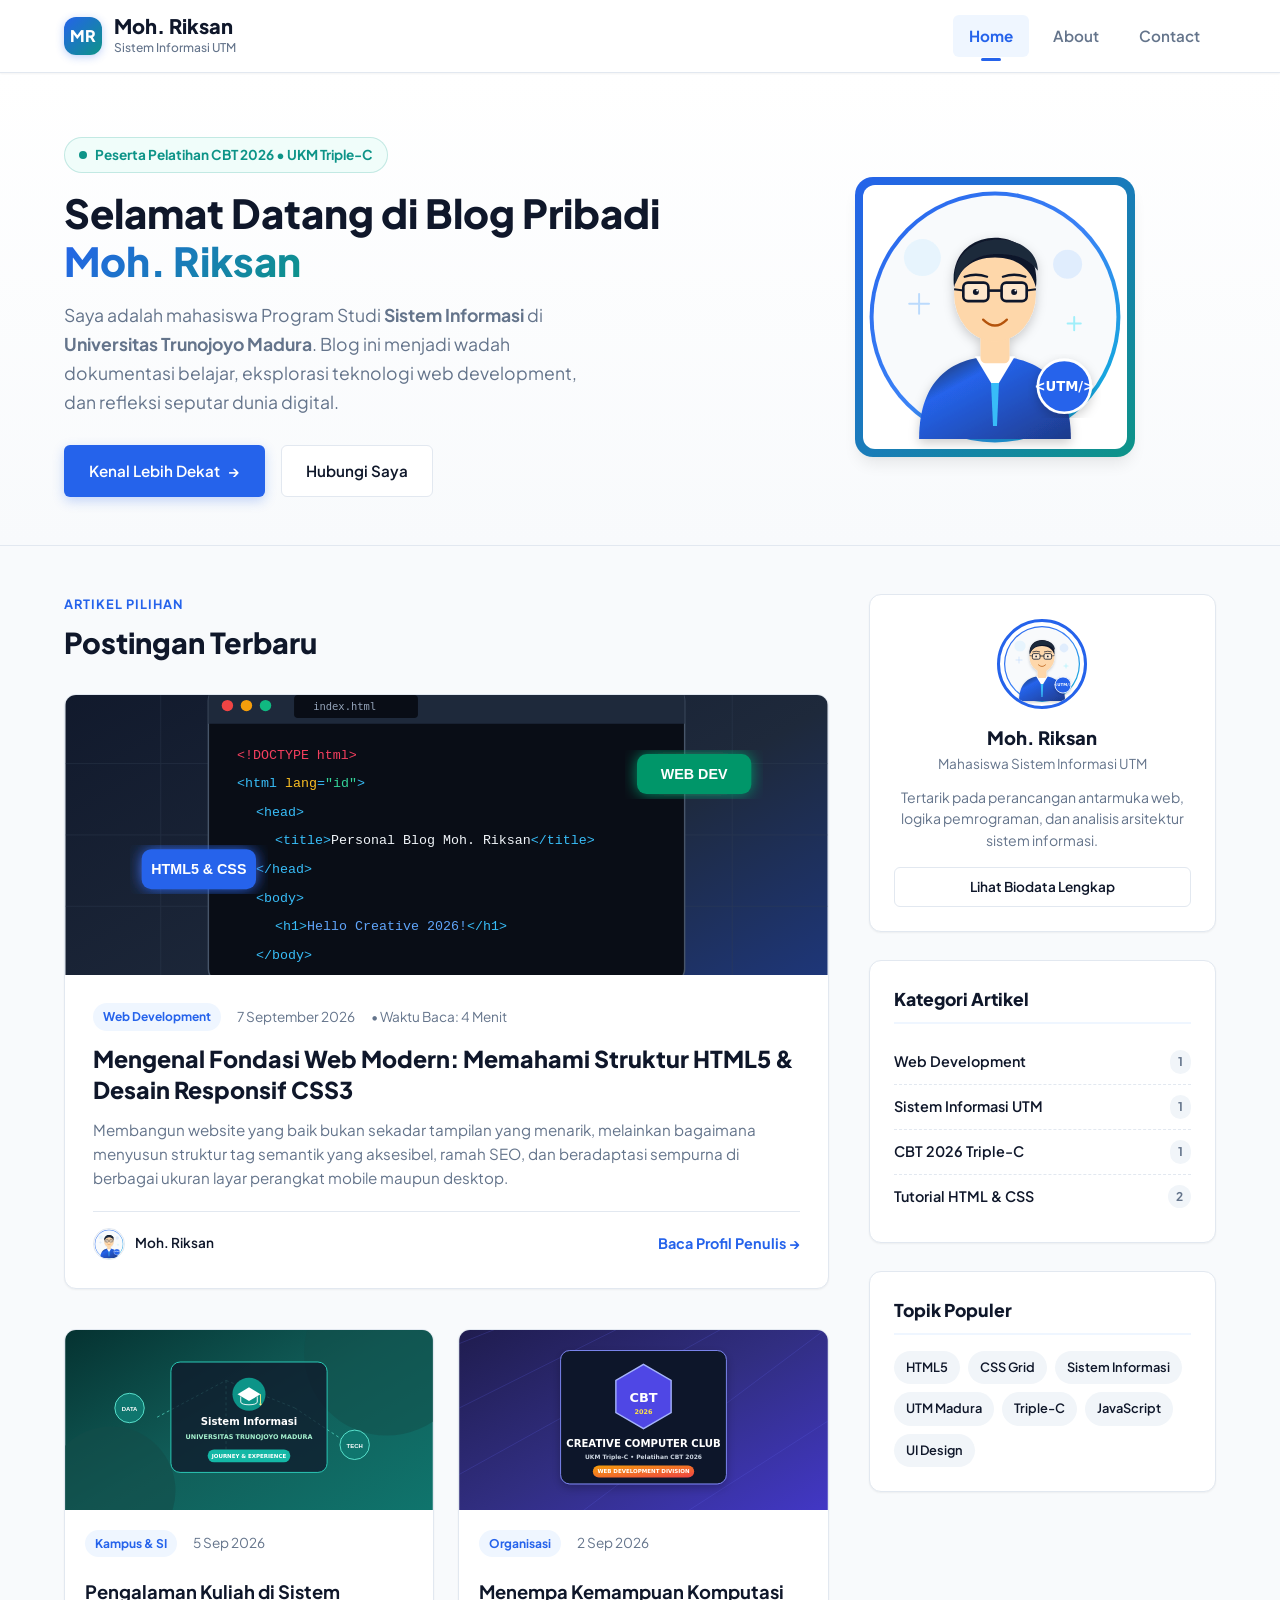
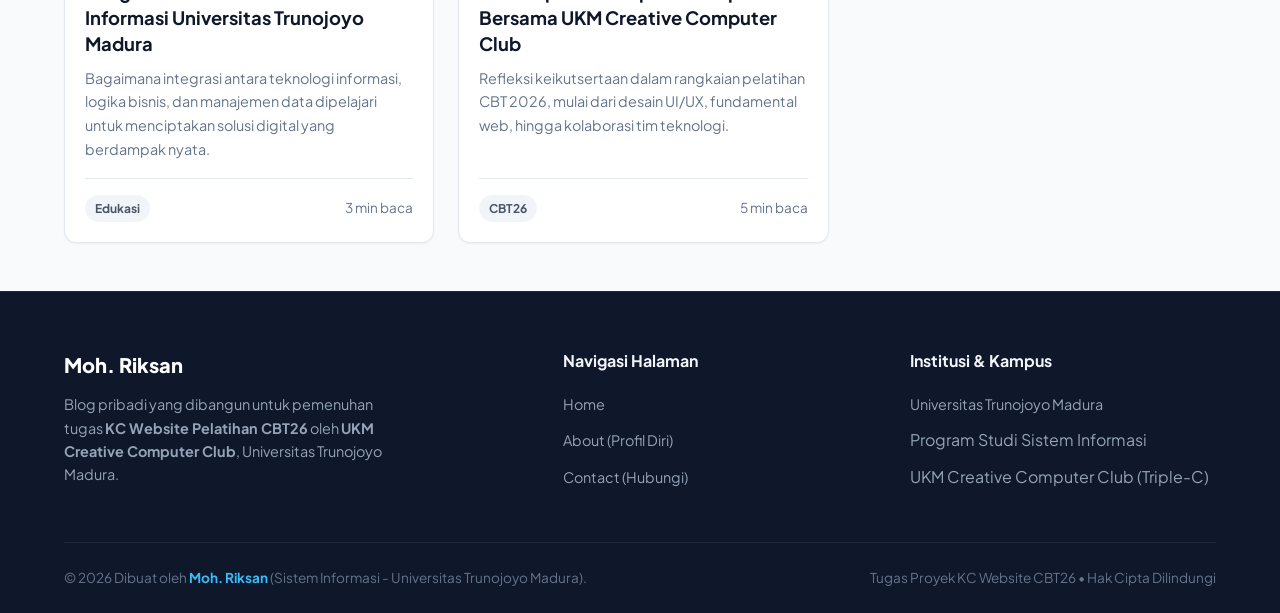
==== index.html @ ed191712 "Initial commit: Website Blog Pribadi CBT26 - Moh. Riksan" ====
<!DOCTYPE html>
<html lang="id">
<head>
  <!-- Metadata Dasar -->
  <meta charset="UTF-8">
  <meta name="viewport" content="width=device-width, initial-scale=1.0">
  <meta name="description" content="Blog Pribadi Moh. Riksan - Mahasiswa Sistem Informasi Universitas Trunojoyo Madura (UTM). Berbagi artikel seputar teknologi, web development, dan pengalaman perkuliahan.">
  <meta name="author" content="Moh. Riksan">
  
  <title>Moh. Riksan | Blog Pribadi - Sistem Informasi UTM</title>
  
  <!-- Favicon Standar -->
  <link rel="icon" type="image/svg+xml" href="assets/images/profile-avatar.svg">
  
  <!-- CSS Utama -->
  <link rel="stylesheet" href="css/style.css">
</head>
<body>

  <!-- ========================================================================
       HEADER & NAVIGASI (Wajib memiliki navigasi yang berfungsi antarhalaman)
       ======================================================================== -->
  <header class="site-header">
    <div class="container nav-wrapper">
      
      <!-- Brand Logo -->
      <a href="index.html" class="brand-logo" title="Halaman Utama Moh. Riksan">
        <div class="logo-badge">MR</div>
        <div class="brand-title">
          <span class="main-name">Moh. Riksan</span>
          <span class="sub-name">Sistem Informasi UTM</span>
        </div>
      </a>

      <!-- Tombol Mobile Hamburger (Responsif) -->
      <button class="mobile-toggle" id="mobileToggle" aria-label="Buka Menu Navigasi" aria-expanded="false">
        <svg viewBox="0 0 24 24" width="24" height="24" stroke="currentColor" stroke-width="2" fill="none" stroke-linecap="round" stroke-linejoin="round">
          <line x1="3" y1="12" x2="21" y2="12"></line>
          <line x1="3" y1="6" x2="21" y2="6"></line>
          <line x1="3" y1="18" x2="21" y2="18"></line>
        </svg>
      </button>

      <!-- Menu Navigasi Antarhalaman -->
      <nav class="nav-menu" id="navMenu">
        <a href="index.html" class="nav-link active">Home</a>
        <a href="about.html" class="nav-link">About</a>
        <a href="contact.html" class="nav-link">Contact</a>
      </nav>

    </div>
  </header>

  <!-- ========================================================================
       HERO SECTION (Perkenalan Diri & Sambutan Utama)
       ======================================================================== -->
  <section class="hero-section">
    <div class="container hero-grid">
      
      <!-- Kolom Teks Hero -->
      <div class="hero-text">
        <div class="hero-badge">
          <span class="pulse-dot"></span>
          <span>Peserta Pelatihan CBT 2026 • UKM Triple-C</span>
        </div>
        
        <h1 class="hero-title">
          Selamat Datang di Blog Pribadi <br>
          <span class="text-highlight">Moh. Riksan</span>
        </h1>
        
        <p class="hero-description">
          Saya adalah mahasiswa Program Studi <strong>Sistem Informasi</strong> di <strong>Universitas Trunojoyo Madura</strong>. 
          Blog ini menjadi wadah dokumentasi belajar, eksplorasi teknologi web development, dan refleksi seputar dunia digital.
        </p>
        
        <div class="hero-buttons">
          <a href="about.html" class="btn btn-primary">
            <span>Kenal Lebih Dekat</span>
            <span>&rarr;</span>
          </a>
          <a href="contact.html" class="btn btn-outline">
            <span>Hubungi Saya</span>
          </a>
        </div>
      </div>

      <!-- Kolom Avatar Visual -->
      <div class="hero-avatar-wrapper">
        <div class="avatar-frame">
          <img src="assets/images/profile-avatar.svg" alt="Avatar Profil Mahasiswa Moh. Riksan">
        </div>
      </div>

    </div>
  </section>

  <!-- ========================================================================
       MAIN CONTENT (Postingan Blog & Sidebar Informasi)
       ======================================================================== -->
  <main class="main-content">
    <div class="container blog-layout">
      
      <!-- KOLOM UTAMA: DAFTAR ARTIKEL -->
      <section class="articles-column">
        
        <div class="section-header">
          <span class="section-tag">Artikel Pilihan</span>
          <h2 class="section-title">Postingan Terbaru</h2>
        </div>

        <!-- Artikel Utama (Featured Post) -->
        <article class="featured-article">
          <div class="featured-img-wrap">
            <img src="assets/images/post-web-dev.svg" alt="Ilustrasi Belajar Web Development">
          </div>
          <div class="featured-body">
            <div class="article-meta">
              <span class="badge-tag">Web Development</span>
              <time datetime="2026-09-07">7 September 2026</time>
              <span>• Waktu Baca: 4 Menit</span>
            </div>
            
            <h3 class="article-title">
              <a href="#article-1">Mengenal Fondasi Web Modern: Memahami Struktur HTML5 &amp; Desain Responsif CSS3</a>
            </h3>
            
            <p class="article-excerpt">
              Membangun website yang baik bukan sekadar tampilan yang menarik, melainkan bagaimana menyusun struktur tag semantik yang aksesibel, ramah SEO, dan beradaptasi sempurna di berbagai ukuran layar perangkat mobile maupun desktop.
            </p>
            
            <div class="article-footer">
              <div class="author-mini">
                <img src="assets/images/profile-avatar.svg" alt="Foto Moh. Riksan">
                <span>Moh. Riksan</span>
              </div>
              <a href="about.html" class="read-more-link">Baca Profil Penulis &rarr;</a>
            </div>
          </div>
        </article>

        <!-- Grid Postingan Lainnya -->
        <div class="posts-grid">
          
          <!-- Post 2 -->
          <article class="post-card">
            <div class="post-card-img">
              <img src="assets/images/post-si-utm.svg" alt="Sistem Informasi Universitas Trunojoyo Madura">
            </div>
            <div class="post-card-body">
              <div class="article-meta">
                <span class="badge-tag">Kampus &amp; SI</span>
                <time datetime="2026-09-05">5 Sep 2026</time>
              </div>
              <h4 class="post-card-title">
                <a href="#article-2">Pengalaman Kuliah di Sistem Informasi Universitas Trunojoyo Madura</a>
              </h4>
              <p class="post-card-excerpt">
                Bagaimana integrasi antara teknologi informasi, logika bisnis, dan manajemen data dipelajari untuk menciptakan solusi digital yang berdampak nyata.
              </p>
              <div class="article-footer">
                <span class="badge-tag" style="background-color: #f1f5f9; color: #475569;">Edukasi</span>
                <span style="font-size: 0.85rem; color: #64748b;">3 min baca</span>
              </div>
            </div>
          </article>

          <!-- Post 3 -->
          <article class="post-card">
            <div class="post-card-img">
              <img src="assets/images/post-cbt-triplec.svg" alt="Pelatihan CBT UKM Creative Computer Club">
            </div>
            <div class="post-card-body">
              <div class="article-meta">
                <span class="badge-tag">Organisasi</span>
                <time datetime="2026-09-02">2 Sep 2026</time>
              </div>
              <h4 class="post-card-title">
                <a href="#article-3">Menempa Kemampuan Komputasi Bersama UKM Creative Computer Club</a>
              </h4>
              <p class="post-card-excerpt">
                Refleksi keikutsertaan dalam rangkaian pelatihan CBT 2026, mulai dari desain UI/UX, fundamental web, hingga kolaborasi tim teknologi.
              </p>
              <div class="article-footer">
                <span class="badge-tag" style="background-color: #f1f5f9; color: #475569;">CBT26</span>
                <span style="font-size: 0.85rem; color: #64748b;">5 min baca</span>
              </div>
            </div>
          </article>

        </div>

      </section>

      <!-- SIDEBAR (ASIDE WIDGETS) -->
      <aside class="sidebar">
        
        <!-- Widget 1: Bio Penulis Ringkas -->
        <div class="widget-card widget-author">
          <div class="widget-author-avatar">
            <img src="assets/images/profile-avatar.svg" alt="Foto Profil Moh. Riksan">
          </div>
          <h3 class="widget-author-name">Moh. Riksan</h3>
          <p class="widget-author-title">Mahasiswa Sistem Informasi UTM</p>
          <p class="widget-author-bio">
            Tertarik pada perancangan antarmuka web, logika pemrograman, dan analisis arsitektur sistem informasi.
          </p>
          <a href="about.html" class="btn btn-outline" style="width: 100%; font-size: 0.85rem; padding: 8px 16px;">
            Lihat Biodata Lengkap
          </a>
        </div>

        <!-- Widget 2: Kategori Blog -->
        <div class="widget-card">
          <h3 class="widget-title">Kategori Artikel</h3>
          <ul class="category-list">
            <li>
              <a href="index.html">Web Development</a>
              <span class="category-count">1</span>
            </li>
            <li>
              <a href="index.html">Sistem Informasi UTM</a>
              <span class="category-count">1</span>
            </li>
            <li>
              <a href="index.html">CBT 2026 Triple-C</a>
              <span class="category-count">1</span>
            </li>
            <li>
              <a href="index.html">Tutorial HTML &amp; CSS</a>
              <span class="category-count">2</span>
            </li>
          </ul>
        </div>

        <!-- Widget 3: Tag Populer -->
        <div class="widget-card">
          <h3 class="widget-title">Topik Populer</h3>
          <div class="tags-cloud">
            <span class="tag-item">HTML5</span>
            <span class="tag-item">CSS Grid</span>
            <span class="tag-item">Sistem Informasi</span>
            <span class="tag-item">UTM Madura</span>
            <span class="tag-item">Triple-C</span>
            <span class="tag-item">JavaScript</span>
            <span class="tag-item">UI Design</span>
          </div>
        </div>

      </aside>

    </div>
  </main>

  <!-- ========================================================================
       FOOTER (Wajib mencantumkan nama pembuat pada website)
       ======================================================================== -->
  <footer class="site-footer">
    <div class="container">
      <div class="footer-grid">
        
        <!-- Identitas Blog & Pembuat -->
        <div class="footer-brand">
          <h3>Moh. Riksan</h3>
          <p>
            Blog pribadi yang dibangun untuk pemenuhan tugas <strong>KC Website Pelatihan CBT26</strong> 
            oleh <strong>UKM Creative Computer Club</strong>, Universitas Trunojoyo Madura.
          </p>
        </div>

        <!-- Navigasi Cepat -->
        <div class="footer-col">
          <h4>Navigasi Halaman</h4>
          <ul class="footer-links">
            <li><a href="index.html">Home</a></li>
            <li><a href="about.html">About (Profil Diri)</a></li>
            <li><a href="contact.html">Contact (Hubungi)</a></li>
          </ul>
        </div>

        <!-- Informasi Institusi -->
        <div class="footer-col">
          <h4>Institusi &amp; Kampus</h4>
          <ul class="footer-links">
            <li><a href="https://www.trunojoyo.ac.id" target="_blank" rel="noopener">Universitas Trunojoyo Madura</a></li>
            <li><span>Program Studi Sistem Informasi</span></li>
            <li><span>UKM Creative Computer Club (Triple-C)</span></li>
          </ul>
        </div>

      </div>

      <!-- Copyright & Catatan Pengumpulan -->
      <div class="footer-bottom">
        <p>
          &copy; <span id="currentYear">2026</span> Dibuat oleh 
          <span class="footer-creator-highlight">Moh. Riksan</span> 
          (Sistem Informasi - Universitas Trunojoyo Madura).
        </p>
        <p>Tugas Proyek KC Website CBT26 • Hak Cipta Dilindungi</p>
      </div>
    </div>
  </footer>

  <!-- Script Interaktivitas -->
  <script src="js/script.js"></script>
</body>
</html>
---- css/style.css ----
/* ==========================================================================
   WEBSITE BLOG PRIBADI - MOH. RIKSAN
   Ketentuan Pelatihan CBT26 - UKM Creative Computer Club (Triple-C)
   Universitas Trunojoyo Madura (UTM)
   ========================================================================== */

/* --------------------------------------------------------------------------
   1. IMPORT GOOGLE FONTS (Maksimal 2 Jenis Font Konsisten)
   Font Utama: 'Plus Jakarta Sans' (Heading & Body Text)
   Font Monospace Cadangan: 'Fira Code' / monospace untuk elemen kode
   -------------------------------------------------------------------------- */
@import url('https://fonts.googleapis.com/css2?family=Plus+Jakarta+Sans:ital,wght@0,300;0,400;0,500;0,600;0,700;0,800;1,400&display=swap');

/* --------------------------------------------------------------------------
   2. CSS VARIABLES / DESIGN TOKENS
   -------------------------------------------------------------------------- */
:root {
  /* Palet Warna Utama */
  --primary: #2563eb;          /* Royal Blue */
  --primary-hover: #1d4ed8;    /* Darker Blue */
  --primary-light: #eff6ff;    /* Soft Tint Blue */
  --secondary: #0d9488;        /* Modern Teal */
  --secondary-light: #f0fdfa;  /* Soft Tint Teal */
  --accent: #f59e0b;           /* Warm Amber */
  
  /* Netral & Latar Belakang */
  --bg-main: #f8fafc;          /* Latar halaman */
  --bg-card: #ffffff;          /* Latar kartu / kontainer */
  --bg-alt: #f1f5f9;           /* Latar sekunder */
  --text-main: #0f172a;        /* Teks gelap utama */
  --text-muted: #64748b;       /* Teks abu-abu / keterangan */
  --border: #e2e8f0;           /* Border lembut */
  --border-focus: #3b82f6;     /* Border saat fokus */
  
  /* Tipografi */
  --font-base: 'Plus Jakarta Sans', -apple-system, BlinkMacSystemFont, 'Segoe UI', Roboto, sans-serif;
  --font-code: 'Courier New', Courier, monospace;
  
  /* Bayangan (Shadows) */
  --shadow-sm: 0 1px 2px 0 rgba(0, 0, 0, 0.05);
  --shadow-md: 0 4px 6px -1px rgba(0, 0, 0, 0.08), 0 2px 4px -2px rgba(0, 0, 0, 0.06);
  --shadow-lg: 0 10px 15px -3px rgba(0, 0, 0, 0.08), 0 4px 6px -4px rgba(0, 0, 0, 0.04);
  --shadow-hover: 0 20px 25px -5px rgba(37, 99, 235, 0.12), 0 8px 10px -6px rgba(37, 99, 235, 0.08);

  /* Radius & Transisi */
  --radius-sm: 6px;
  --radius-md: 12px;
  --radius-lg: 18px;
  --radius-full: 9999px;
  --transition: all 0.25s ease-in-out;
  
  /* Container Width */
  --max-width: 1200px;
}

/* --------------------------------------------------------------------------
   3. RESET DASAR & GLOBAL STYLES
   -------------------------------------------------------------------------- */
* {
  margin: 0;
  padding: 0;
  box-sizing: border-box;
}

html {
  scroll-behavior: smooth;
}

body {
  font-family: var(--font-base);
  background-color: var(--bg-main);
  color: var(--text-main);
  line-height: 1.65;
  font-size: 16px;
  display: flex;
  flex-direction: column;
  min-height: 100vh;
}

img {
  max-width: 100%;
  height: auto;
  display: block;
}

a {
  color: var(--primary);
  text-decoration: none;
  transition: var(--transition);
}

a:hover {
  color: var(--primary-hover);
}

ul, ol {
  list-style: none;
}

.container {
  width: 100%;
  max-width: var(--max-width);
  margin: 0 auto;
  padding: 0 24px;
}

/* --------------------------------------------------------------------------
   4. HEADER & NAVIGASI
   -------------------------------------------------------------------------- */
.site-header {
  background-color: #ffffff;
  border-bottom: 1px solid var(--border);
  position: sticky;
  top: 0;
  z-index: 100;
  box-shadow: var(--shadow-sm);
  backdrop-filter: blur(8px);
}

.nav-wrapper {
  display: flex;
  align-items: center;
  justify-content: space-between;
  height: 72px;
}

/* Logo Brand */
.brand-logo {
  display: flex;
  align-items: center;
  gap: 12px;
  font-weight: 800;
  font-size: 1.25rem;
  color: var(--text-main);
}

.logo-badge {
  background: linear-gradient(135deg, var(--primary), var(--secondary));
  color: #ffffff;
  width: 38px;
  height: 38px;
  border-radius: var(--radius-md);
  display: flex;
  align-items: center;
  justify-content: center;
  font-weight: 800;
  font-size: 1rem;
  box-shadow: 0 2px 8px rgba(37, 99, 235, 0.3);
}

.brand-title {
  display: flex;
  flex-direction: column;
}

.brand-title .main-name {
  line-height: 1.2;
}

.brand-title .sub-name {
  font-size: 0.75rem;
  font-weight: 500;
  color: var(--text-muted);
}

/* Nav Menu Desktop */
.nav-menu {
  display: flex;
  align-items: center;
  gap: 8px;
}

.nav-link {
  color: var(--text-muted);
  font-weight: 600;
  font-size: 0.95rem;
  padding: 8px 16px;
  border-radius: var(--radius-sm);
  transition: var(--transition);
  position: relative;
}

.nav-link:hover {
  color: var(--primary);
  background-color: var(--primary-light);
}

.nav-link.active {
  color: var(--primary);
  background-color: var(--primary-light);
  font-weight: 700;
}

.nav-link.active::after {
  content: '';
  position: absolute;
  bottom: -4px;
  left: 50%;
  transform: translateX(-50%);
  width: 20px;
  height: 3px;
  background-color: var(--primary);
  border-radius: var(--radius-full);
}

/* Mobile Hamburger Toggle */
.mobile-toggle {
  display: none;
  background: none;
  border: 1px solid var(--border);
  padding: 8px;
  border-radius: var(--radius-sm);
  cursor: pointer;
  color: var(--text-main);
}

.mobile-toggle svg {
  width: 24px;
  height: 24px;
  display: block;
}

/* --------------------------------------------------------------------------
   5. HERO SECTION (HOME)
   -------------------------------------------------------------------------- */
.hero-section {
  background: linear-gradient(180deg, #ffffff 0%, var(--bg-main) 100%);
  padding: 64px 0 48px;
  border-bottom: 1px solid var(--border);
}

.hero-grid {
  display: grid;
  grid-template-columns: 1.2fr 0.8fr;
  align-items: center;
  gap: 48px;
}

.hero-badge {
  display: inline-flex;
  align-items: center;
  gap: 8px;
  background-color: var(--secondary-light);
  color: var(--secondary);
  font-size: 0.85rem;
  font-weight: 700;
  padding: 6px 14px;
  border-radius: var(--radius-full);
  margin-bottom: 16px;
  border: 1px solid rgba(13, 148, 136, 0.2);
}

.hero-badge .pulse-dot {
  width: 8px;
  height: 8px;
  background-color: var(--secondary);
  border-radius: 50%;
  animation: pulse 1.8s infinite;
}

@keyframes pulse {
  0% { transform: scale(0.95); opacity: 0.8; }
  50% { transform: scale(1.3); opacity: 1; }
  100% { transform: scale(0.95); opacity: 0.8; }
}

.hero-title {
  font-size: 2.5rem;
  font-weight: 800;
  line-height: 1.2;
  color: var(--text-main);
  margin-bottom: 16px;
}

.hero-title .text-highlight {
  background: linear-gradient(135deg, var(--primary), var(--secondary));
  -webkit-background-clip: text;
  -webkit-text-fill-color: transparent;
}

.hero-description {
  font-size: 1.1rem;
  color: var(--text-muted);
  margin-bottom: 28px;
  max-width: 540px;
}

.hero-buttons {
  display: flex;
  gap: 16px;
  flex-wrap: wrap;
}

.btn {
  display: inline-flex;
  align-items: center;
  justify-content: center;
  gap: 8px;
  padding: 12px 24px;
  border-radius: var(--radius-sm);
  font-weight: 600;
  font-size: 0.95rem;
  cursor: pointer;
  transition: var(--transition);
  border: 1px solid transparent;
}

.btn-primary {
  background-color: var(--primary);
  color: #ffffff;
  box-shadow: 0 4px 12px rgba(37, 99, 235, 0.25);
}

.btn-primary:hover {
  background-color: var(--primary-hover);
  color: #ffffff;
  transform: translateY(-2px);
  box-shadow: 0 6px 16px rgba(37, 99, 235, 0.35);
}

.btn-outline {
  background-color: #ffffff;
  color: var(--text-main);
  border-color: var(--border);
}

.btn-outline:hover {
  background-color: var(--bg-alt);
  border-color: var(--text-muted);
  color: var(--primary);
  transform: translateY(-2px);
}

/* Avatar Hero */
.hero-avatar-wrapper {
  position: relative;
  display: flex;
  justify-content: center;
}

.avatar-frame {
  width: 280px;
  height: 280px;
  border-radius: var(--radius-lg);
  padding: 8px;
  background: linear-gradient(135deg, var(--primary), var(--secondary));
  box-shadow: var(--shadow-lg);
}

.avatar-frame img {
  width: 100%;
  height: 100%;
  border-radius: 12px;
  background-color: #ffffff;
  object-fit: cover;
}

/* --------------------------------------------------------------------------
   6. MAIN BLOG CONTENT & SIDEBAR LAYOUT
   -------------------------------------------------------------------------- */
.main-content {
  padding: 48px 0;
  flex: 1;
}

.blog-layout {
  display: grid;
  grid-template-columns: 2.2fr 1fr;
  gap: 40px;
}

.section-header {
  margin-bottom: 28px;
}

.section-header .section-tag {
  font-size: 0.8rem;
  text-transform: uppercase;
  letter-spacing: 1px;
  font-weight: 700;
  color: var(--primary);
  display: block;
  margin-bottom: 4px;
}

.section-header .section-title {
  font-size: 1.8rem;
  font-weight: 800;
  color: var(--text-main);
}

/* Featured Article Card */
.featured-article {
  background-color: var(--bg-card);
  border-radius: var(--radius-md);
  border: 1px solid var(--border);
  overflow: hidden;
  box-shadow: var(--shadow-sm);
  margin-bottom: 40px;
  transition: var(--transition);
}

.featured-article:hover {
  box-shadow: var(--shadow-hover);
  transform: translateY(-3px);
}

.featured-img-wrap {
  width: 100%;
  height: 280px;
  overflow: hidden;
  background-color: var(--bg-alt);
}

.featured-img-wrap img {
  width: 100%;
  height: 100%;
  object-fit: cover;
  transition: transform 0.4s ease;
}

.featured-article:hover .featured-img-wrap img {
  transform: scale(1.03);
}

.featured-body {
  padding: 28px;
}

.article-meta {
  display: flex;
  align-items: center;
  gap: 16px;
  font-size: 0.85rem;
  color: var(--text-muted);
  margin-bottom: 12px;
}

.badge-tag {
  background-color: var(--primary-light);
  color: var(--primary);
  font-weight: 700;
  font-size: 0.75rem;
  padding: 4px 10px;
  border-radius: var(--radius-full);
}

.article-title {
  font-size: 1.45rem;
  font-weight: 800;
  line-height: 1.35;
  margin-bottom: 12px;
}

.article-title a {
  color: var(--text-main);
}

.article-title a:hover {
  color: var(--primary);
}

.article-excerpt {
  color: var(--text-muted);
  font-size: 0.95rem;
  margin-bottom: 20px;
  line-height: 1.6;
}

.article-footer {
  display: flex;
  justify-content: space-between;
  align-items: center;
  padding-top: 16px;
  border-top: 1px solid var(--border);
}

.author-mini {
  display: flex;
  align-items: center;
  gap: 10px;
}

.author-mini img {
  width: 32px;
  height: 32px;
  border-radius: 50%;
  border: 1px solid var(--border);
}

.author-mini span {
  font-size: 0.85rem;
  font-weight: 600;
  color: var(--text-main);
}

.read-more-link {
  font-size: 0.9rem;
  font-weight: 700;
  display: inline-flex;
  align-items: center;
  gap: 4px;
}

/* Post Grid Articles */
.posts-grid {
  display: grid;
  grid-template-columns: repeat(2, 1fr);
  gap: 24px;
}

.post-card {
  background-color: var(--bg-card);
  border: 1px solid var(--border);
  border-radius: var(--radius-md);
  overflow: hidden;
  box-shadow: var(--shadow-sm);
  display: flex;
  flex-direction: column;
  transition: var(--transition);
}

.post-card:hover {
  box-shadow: var(--shadow-hover);
  transform: translateY(-3px);
}

.post-card-img {
  height: 180px;
  overflow: hidden;
  background-color: var(--bg-alt);
}

.post-card-img img {
  width: 100%;
  height: 100%;
  object-fit: cover;
  transition: transform 0.4s ease;
}

.post-card:hover .post-card-img img {
  transform: scale(1.04);
}

.post-card-body {
  padding: 20px;
  display: flex;
  flex-direction: column;
  flex: 1;
}

.post-card-title {
  font-size: 1.15rem;
  font-weight: 700;
  line-height: 1.4;
  margin: 10px 0;
}

.post-card-title a {
  color: var(--text-main);
}

.post-card-title a:hover {
  color: var(--primary);
}

.post-card-excerpt {
  font-size: 0.9rem;
  color: var(--text-muted);
  margin-bottom: 16px;
  flex: 1;
}

/* --------------------------------------------------------------------------
   7. SIDEBAR WIDGETS
   -------------------------------------------------------------------------- */
.sidebar {
  display: flex;
  flex-direction: column;
  gap: 28px;
}

.widget-card {
  background-color: var(--bg-card);
  border: 1px solid var(--border);
  border-radius: var(--radius-md);
  padding: 24px;
  box-shadow: var(--shadow-sm);
}

.widget-title {
  font-size: 1.1rem;
  font-weight: 800;
  margin-bottom: 16px;
  padding-bottom: 8px;
  border-bottom: 2px solid var(--primary-light);
  display: flex;
  align-items: center;
  gap: 8px;
  color: var(--text-main);
}

/* Widget Profil Pembuat */
.widget-author {
  text-align: center;
}

.widget-author-avatar {
  width: 90px;
  height: 90px;
  margin: 0 auto 14px;
  border-radius: 50%;
  border: 3px solid var(--primary);
  overflow: hidden;
  padding: 2px;
  background-color: #ffffff;
}

.widget-author-name {
  font-size: 1.15rem;
  font-weight: 800;
  color: var(--text-main);
}

.widget-author-title {
  font-size: 0.85rem;
  color: var(--text-muted);
  margin-bottom: 12px;
}

.widget-author-bio {
  font-size: 0.88rem;
  color: var(--text-muted);
  line-height: 1.5;
  margin-bottom: 16px;
}

/* Category List */
.category-list li {
  display: flex;
  justify-content: space-between;
  align-items: center;
  padding: 10px 0;
  border-bottom: 1px dashed var(--border);
  font-size: 0.9rem;
}

.category-list li:last-child {
  border-bottom: none;
}

.category-list a {
  color: var(--text-main);
  font-weight: 600;
}

.category-list a:hover {
  color: var(--primary);
}

.category-count {
  background-color: var(--bg-alt);
  color: var(--text-muted);
  font-size: 0.75rem;
  font-weight: 700;
  padding: 2px 8px;
  border-radius: var(--radius-full);
}

/* Tag Cloud */
.tags-cloud {
  display: flex;
  flex-wrap: wrap;
  gap: 8px;
}

.tag-item {
  background-color: var(--bg-alt);
  color: var(--text-main);
  font-size: 0.8rem;
  font-weight: 600;
  padding: 6px 12px;
  border-radius: var(--radius-full);
  transition: var(--transition);
}

.tag-item:hover {
  background-color: var(--primary);
  color: #ffffff;
}

/* --------------------------------------------------------------------------
   8. ABOUT PAGE STYLING
   -------------------------------------------------------------------------- */
.page-header {
  background: linear-gradient(135deg, #1e3a8a 0%, #0f172a 100%);
  color: #ffffff;
  padding: 56px 0;
  text-align: center;
  margin-bottom: 40px;
}

.page-header h1 {
  font-size: 2.4rem;
  font-weight: 800;
  margin-bottom: 10px;
}

.page-header p {
  color: #94a3b8;
  font-size: 1.1rem;
  max-width: 600px;
  margin: 0 auto;
}

.about-intro-grid {
  display: grid;
  grid-template-columns: 320px 1fr;
  gap: 48px;
  background-color: var(--bg-card);
  border: 1px solid var(--border);
  border-radius: var(--radius-lg);
  padding: 40px;
  box-shadow: var(--shadow-sm);
  margin-bottom: 48px;
}

.about-avatar-box {
  text-align: center;
}

.about-avatar-box img {
  width: 220px;
  height: 220px;
  border-radius: var(--radius-lg);
  margin: 0 auto 20px;
  box-shadow: var(--shadow-md);
  border: 3px solid var(--primary-light);
}

.biodata-list {
  text-align: left;
  background-color: var(--bg-alt);
  padding: 16px;
  border-radius: var(--radius-md);
  font-size: 0.88rem;
}

.biodata-item {
  margin-bottom: 8px;
}

.biodata-item:last-child {
  margin-bottom: 0;
}

.biodata-label {
  font-weight: 700;
  color: var(--text-main);
  display: block;
}

.biodata-value {
  color: var(--text-muted);
}

.about-bio-text h2 {
  font-size: 1.8rem;
  font-weight: 800;
  margin-bottom: 16px;
  color: var(--text-main);
}

.about-bio-text p {
  color: var(--text-muted);
  margin-bottom: 16px;
  line-height: 1.7;
}

/* Skills Section */
.skills-container {
  margin-bottom: 48px;
}

.skills-grid {
  display: grid;
  grid-template-columns: repeat(2, 1fr);
  gap: 24px;
}

.skill-card {
  background-color: var(--bg-card);
  border: 1px solid var(--border);
  border-radius: var(--radius-md);
  padding: 24px;
  box-shadow: var(--shadow-sm);
}

.skill-header {
  display: flex;
  justify-content: space-between;
  align-items: center;
  margin-bottom: 12px;
}

.skill-name {
  font-weight: 700;
  font-size: 1rem;
}

.skill-percent {
  font-size: 0.85rem;
  font-weight: 700;
  color: var(--primary);
}

.progress-bar-bg {
  width: 100%;
  height: 10px;
  background-color: var(--bg-alt);
  border-radius: var(--radius-full);
  overflow: hidden;
}

.progress-bar-fill {
  height: 100%;
  background: linear-gradient(90deg, var(--primary), var(--secondary));
  border-radius: var(--radius-full);
}

/* Timeline / Education */
.timeline {
  position: relative;
  border-left: 3px solid var(--primary);
  margin: 20px 0 48px 16px;
  padding-left: 24px;
}

.timeline-item {
  position: relative;
  margin-bottom: 32px;
}

.timeline-item:last-child {
  margin-bottom: 0;
}

.timeline-dot {
  position: absolute;
  left: -33px;
  top: 4px;
  width: 16px;
  height: 16px;
  border-radius: 50%;
  background-color: var(--primary);
  border: 3px solid #ffffff;
  box-shadow: 0 0 0 2px var(--primary);
}

.timeline-year {
  font-size: 0.85rem;
  font-weight: 700;
  color: var(--secondary);
  margin-bottom: 4px;
}

.timeline-title {
  font-size: 1.15rem;
  font-weight: 700;
  color: var(--text-main);
  margin-bottom: 6px;
}

.timeline-desc {
  font-size: 0.92rem;
  color: var(--text-muted);
}

/* Hobbies Cards */
.hobbies-grid {
  display: grid;
  grid-template-columns: repeat(4, 1fr);
  gap: 20px;
  margin-bottom: 48px;
}

.hobby-card {
  background-color: var(--bg-card);
  border: 1px solid var(--border);
  border-radius: var(--radius-md);
  padding: 20px;
  text-align: center;
  transition: var(--transition);
}

.hobby-card:hover {
  transform: translateY(-4px);
  box-shadow: var(--shadow-md);
  border-color: var(--primary);
}

.hobby-icon {
  font-size: 2rem;
  margin-bottom: 10px;
}

.hobby-title {
  font-weight: 700;
  font-size: 1rem;
  margin-bottom: 6px;
}

.hobby-desc {
  font-size: 0.82rem;
  color: var(--text-muted);
}

/* --------------------------------------------------------------------------
   9. CONTACT PAGE STYLING
   -------------------------------------------------------------------------- */
.contact-layout {
  display: grid;
  grid-template-columns: 1fr 1.3fr;
  gap: 40px;
  margin-bottom: 48px;
}

.contact-info-card {
  background-color: var(--bg-card);
  border: 1px solid var(--border);
  border-radius: var(--radius-lg);
  padding: 32px;
  box-shadow: var(--shadow-sm);
  display: flex;
  flex-direction: column;
  justify-content: space-between;
}

.contact-info-title {
  font-size: 1.5rem;
  font-weight: 800;
  margin-bottom: 12px;
  color: var(--text-main);
}

.contact-info-desc {
  color: var(--text-muted);
  font-size: 0.95rem;
  margin-bottom: 28px;
}

.contact-method-list {
  display: flex;
  flex-direction: column;
  gap: 20px;
  margin-bottom: 32px;
}

.contact-method-item {
  display: flex;
  align-items: flex-start;
  gap: 16px;
}

.contact-icon-box {
  width: 44px;
  height: 44px;
  background-color: var(--primary-light);
  color: var(--primary);
  border-radius: var(--radius-md);
  display: flex;
  align-items: center;
  justify-content: center;
  font-size: 1.25rem;
  flex-shrink: 0;
}

.contact-method-details h4 {
  font-size: 0.9rem;
  color: var(--text-muted);
  margin-bottom: 2px;
}

.contact-method-details p,
.contact-method-details a {
  font-size: 0.98rem;
  font-weight: 600;
  color: var(--text-main);
}

.contact-socials-box {
  border-top: 1px solid var(--border);
  padding-top: 20px;
}

.contact-socials-box h4 {
  font-size: 0.9rem;
  color: var(--text-muted);
  margin-bottom: 12px;
}

.social-links {
  display: flex;
  gap: 12px;
}

.social-btn {
  width: 40px;
  height: 40px;
  border-radius: var(--radius-sm);
  background-color: var(--bg-alt);
  display: flex;
  align-items: center;
  justify-content: center;
  color: var(--text-main);
  font-weight: 700;
  font-size: 0.85rem;
  transition: var(--transition);
}

.social-btn:hover {
  background-color: var(--primary);
  color: #ffffff;
}

/* Contact Form */
.contact-form-card {
  background-color: var(--bg-card);
  border: 1px solid var(--border);
  border-radius: var(--radius-lg);
  padding: 36px;
  box-shadow: var(--shadow-sm);
}

.form-title {
  font-size: 1.5rem;
  font-weight: 800;
  margin-bottom: 8px;
}

.form-subtitle {
  color: var(--text-muted);
  font-size: 0.92rem;
  margin-bottom: 24px;
}

.form-group {
  margin-bottom: 20px;
}

.form-label {
  display: block;
  font-weight: 600;
  font-size: 0.9rem;
  color: var(--text-main);
  margin-bottom: 8px;
}

.form-label .required {
  color: #ef4444;
}

.form-control {
  width: 100%;
  padding: 12px 16px;
  border: 1px solid var(--border);
  border-radius: var(--radius-sm);
  font-family: var(--font-base);
  font-size: 0.95rem;
  color: var(--text-main);
  background-color: #ffffff;
  transition: var(--transition);
}

.form-control:focus {
  outline: none;
  border-color: var(--border-focus);
  box-shadow: 0 0 0 3px rgba(59, 130, 246, 0.15);
}

textarea.form-control {
  resize: vertical;
  min-height: 120px;
}

.form-feedback-box {
  display: none;
  padding: 14px 18px;
  border-radius: var(--radius-sm);
  margin-bottom: 20px;
  font-size: 0.92rem;
  font-weight: 600;
}

.form-feedback-box.success {
  display: block;
  background-color: #dcfce7;
  color: #166534;
  border: 1px solid #bbf7d0;
}

/* --------------------------------------------------------------------------
   10. FOOTER
   -------------------------------------------------------------------------- */
.site-footer {
  background-color: #0f172a;
  color: #94a3b8;
  padding: 56px 0 24px;
  border-top: 1px solid #1e293b;
  margin-top: auto;
}

.footer-grid {
  display: grid;
  grid-template-columns: 1.5fr 1fr 1fr;
  gap: 40px;
  margin-bottom: 40px;
}

.footer-brand h3 {
  color: #ffffff;
  font-size: 1.25rem;
  font-weight: 800;
  margin-bottom: 12px;
}

.footer-brand p {
  font-size: 0.9rem;
  line-height: 1.6;
  margin-bottom: 16px;
  max-width: 320px;
}

.footer-col h4 {
  color: #f1f5f9;
  font-size: 1rem;
  font-weight: 700;
  margin-bottom: 16px;
  position: relative;
}

.footer-links li {
  margin-bottom: 10px;
}

.footer-links a {
  color: #94a3b8;
  font-size: 0.9rem;
  transition: var(--transition);
}

.footer-links a:hover {
  color: #ffffff;
  padding-left: 4px;
}

.footer-bottom {
  border-top: 1px solid #1e293b;
  padding-top: 24px;
  display: flex;
  justify-content: space-between;
  align-items: center;
  font-size: 0.85rem;
  color: #64748b;
  flex-wrap: wrap;
  gap: 12px;
}

.footer-creator-highlight {
  color: #38bdf8;
  font-weight: 700;
}

/* --------------------------------------------------------------------------
   11. RESPONSIVE DESIGN (MEDIA QUERIES)
   -------------------------------------------------------------------------- */
@media (max-width: 992px) {
  .hero-grid {
    grid-template-columns: 1fr;
    text-align: center;
    gap: 36px;
  }

  .hero-description {
    margin: 0 auto 28px;
  }

  .hero-buttons {
    justify-content: center;
  }

  .blog-layout {
    grid-template-columns: 1fr;
  }

  .about-intro-grid {
    grid-template-columns: 1fr;
    text-align: center;
  }

  .biodata-list {
    text-align: left;
  }

  .contact-layout {
    grid-template-columns: 1fr;
  }

  .footer-grid {
    grid-template-columns: 1fr 1fr;
  }
}

@media (max-width: 768px) {
  .mobile-toggle {
    display: block;
  }

  .nav-menu {
    display: none;
    position: absolute;
    top: 72px;
    left: 0;
    width: 100%;
    background-color: #ffffff;
    flex-direction: column;
    padding: 16px 24px;
    box-shadow: var(--shadow-lg);
    border-bottom: 1px solid var(--border);
    gap: 12px;
  }

  .nav-menu.open {
    display: flex;
  }

  .nav-link {
    width: 100%;
    padding: 10px 16px;
  }

  .nav-link.active::after {
    display: none;
  }

  .hero-title {
    font-size: 2rem;
  }

  .posts-grid {
    grid-template-columns: 1fr;
  }

  .skills-grid {
    grid-template-columns: 1fr;
  }

  .hobbies-grid {
    grid-template-columns: repeat(2, 1fr);
  }

  .footer-grid {
    grid-template-columns: 1fr;
  }

  .footer-bottom {
    flex-direction: column;
    text-align: center;
  }
}

@media (max-width: 480px) {
  .hero-title {
    font-size: 1.75rem;
  }

  .hobbies-grid {
    grid-template-columns: 1fr;
  }

  .avatar-frame {
    width: 220px;
    height: 220px;
  }
}
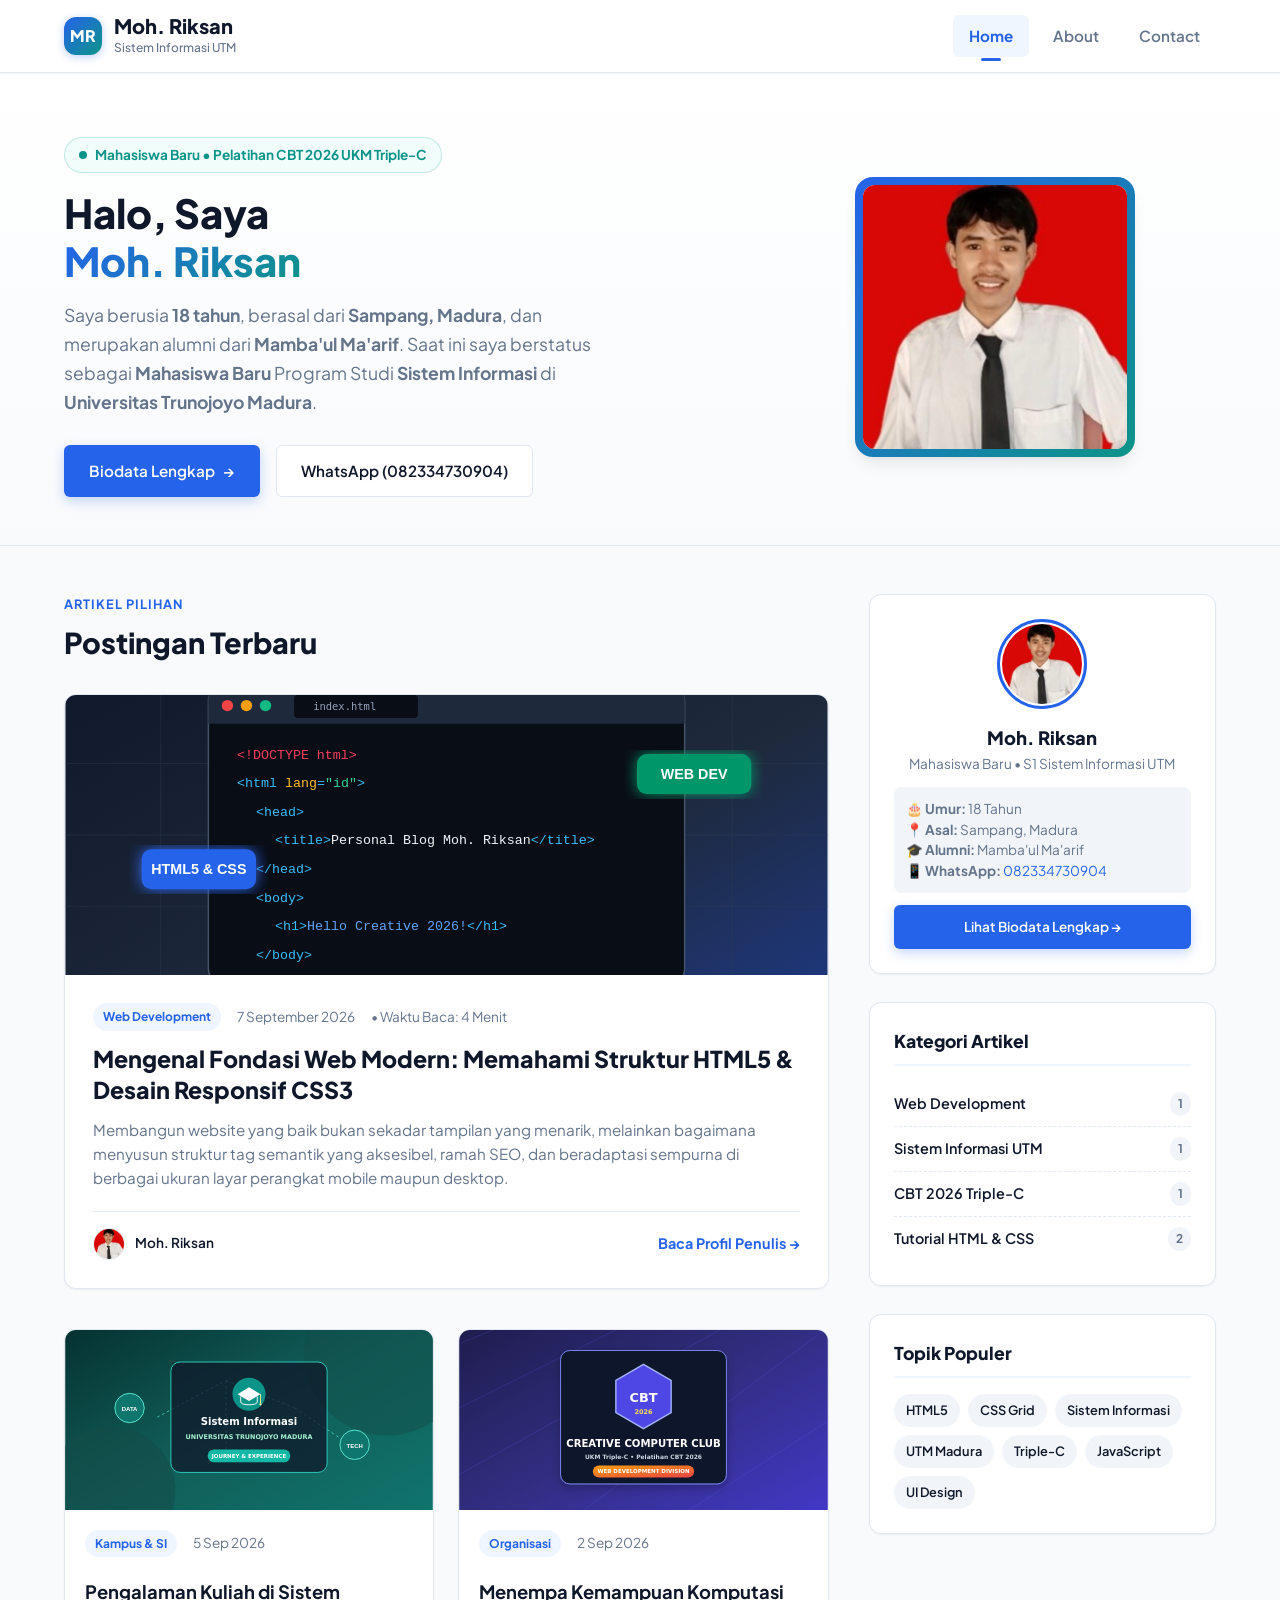
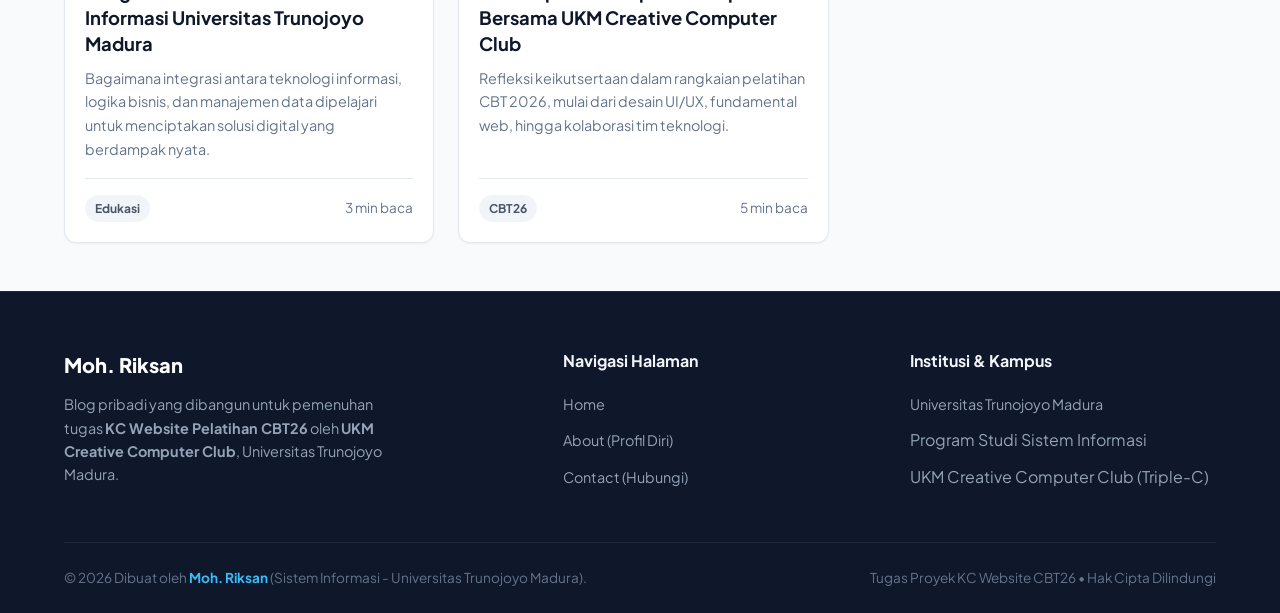
==== commit b65a2347: "feat: perbarui foto profil asli dan identitas lengkap Moh. Riksan" ====
--- a/index.html
+++ b/index.html
@@ -61,26 +61,26 @@
       <div class="hero-text">
         <div class="hero-badge">
           <span class="pulse-dot"></span>
-          <span>Peserta Pelatihan CBT 2026 • UKM Triple-C</span>
+          <span>Mahasiswa Baru • Pelatihan CBT 2026 UKM Triple-C</span>
         </div>
         
         <h1 class="hero-title">
-          Selamat Datang di Blog Pribadi <br>
+          Halo, Saya <br>
           <span class="text-highlight">Moh. Riksan</span>
         </h1>
         
         <p class="hero-description">
-          Saya adalah mahasiswa Program Studi <strong>Sistem Informasi</strong> di <strong>Universitas Trunojoyo Madura</strong>. 
-          Blog ini menjadi wadah dokumentasi belajar, eksplorasi teknologi web development, dan refleksi seputar dunia digital.
+          Saya berusia <strong>18 tahun</strong>, berasal dari <strong>Sampang, Madura</strong>, dan merupakan alumni dari <strong>Mamba'ul Ma'arif</strong>. 
+          Saat ini saya berstatus sebagai <strong>Mahasiswa Baru</strong> Program Studi <strong>Sistem Informasi</strong> di <strong>Universitas Trunojoyo Madura</strong>.
         </p>
         
         <div class="hero-buttons">
           <a href="about.html" class="btn btn-primary">
-            <span>Kenal Lebih Dekat</span>
+            <span>Biodata Lengkap</span>
             <span>&rarr;</span>
           </a>
-          <a href="contact.html" class="btn btn-outline">
-            <span>Hubungi Saya</span>
+          <a href="https://wa.me/6282334730904" target="_blank" rel="noopener" class="btn btn-outline">
+            <span>WhatsApp (082334730904)</span>
           </a>
         </div>
       </div>
@@ -88,9 +88,10 @@
       <!-- Kolom Avatar Visual -->
       <div class="hero-avatar-wrapper">
         <div class="avatar-frame">
-          <img src="assets/images/profile-avatar.svg" alt="Avatar Profil Mahasiswa Moh. Riksan">
+          <img src="assets/images/foto-riksan.jpg" alt="Foto Profil Moh. Riksan">
         </div>
       </div>
+
 
     </div>
   </section>
@@ -131,9 +132,10 @@
             
             <div class="article-footer">
               <div class="author-mini">
-                <img src="assets/images/profile-avatar.svg" alt="Foto Moh. Riksan">
+                <img src="assets/images/foto-riksan.jpg" alt="Foto Moh. Riksan" style="object-fit: cover; object-position: center top;">
                 <span>Moh. Riksan</span>
               </div>
+
               <a href="about.html" class="read-more-link">Baca Profil Penulis &rarr;</a>
             </div>
           </div>
@@ -198,17 +200,21 @@
         <!-- Widget 1: Bio Penulis Ringkas -->
         <div class="widget-card widget-author">
           <div class="widget-author-avatar">
-            <img src="assets/images/profile-avatar.svg" alt="Foto Profil Moh. Riksan">
+            <img src="assets/images/foto-riksan.jpg" alt="Foto Profil Moh. Riksan">
           </div>
           <h3 class="widget-author-name">Moh. Riksan</h3>
-          <p class="widget-author-title">Mahasiswa Sistem Informasi UTM</p>
-          <p class="widget-author-bio">
-            Tertarik pada perancangan antarmuka web, logika pemrograman, dan analisis arsitektur sistem informasi.
-          </p>
-          <a href="about.html" class="btn btn-outline" style="width: 100%; font-size: 0.85rem; padding: 8px 16px;">
-            Lihat Biodata Lengkap
+          <p class="widget-author-title">Mahasiswa Baru • S1 Sistem Informasi UTM</p>
+          <div class="widget-author-bio" style="text-align: left; background: var(--bg-alt); padding: 12px; border-radius: 8px; margin: 12px 0; font-size: 0.85rem;">
+            <p>🎂 <strong>Umur:</strong> 18 Tahun</p>
+            <p>📍 <strong>Asal:</strong> Sampang, Madura</p>
+            <p>🎓 <strong>Alumni:</strong> Mamba'ul Ma'arif</p>
+            <p>📱 <strong>WhatsApp:</strong> <a href="https://wa.me/6282334730904" target="_blank" rel="noopener">082334730904</a></p>
+          </div>
+          <a href="about.html" class="btn btn-primary" style="width: 100%; font-size: 0.85rem; padding: 10px 16px;">
+            Lihat Biodata Lengkap &rarr;
           </a>
         </div>
+
 
         <!-- Widget 2: Kategori Blog -->
         <div class="widget-card">
--- a/css/style.css
+++ b/css/style.css
@@ -353,7 +353,9 @@
   border-radius: 12px;
   background-color: #ffffff;
   object-fit: cover;
-}
+  object-position: center top;
+}
+
 
 /* --------------------------------------------------------------------------
    6. MAIN BLOG CONTENT & SIDEBAR LAYOUT
@@ -615,6 +617,15 @@
   padding: 2px;
   background-color: #ffffff;
 }
+
+.widget-author-avatar img {
+  width: 100%;
+  height: 100%;
+  border-radius: 50%;
+  object-fit: cover;
+  object-position: center top;
+}
+
 
 .widget-author-name {
   font-size: 1.15rem;
@@ -736,7 +747,10 @@
   margin: 0 auto 20px;
   box-shadow: var(--shadow-md);
   border: 3px solid var(--primary-light);
-}
+  object-fit: cover;
+  object-position: center top;
+}
+
 
 .biodata-list {
   text-align: left;
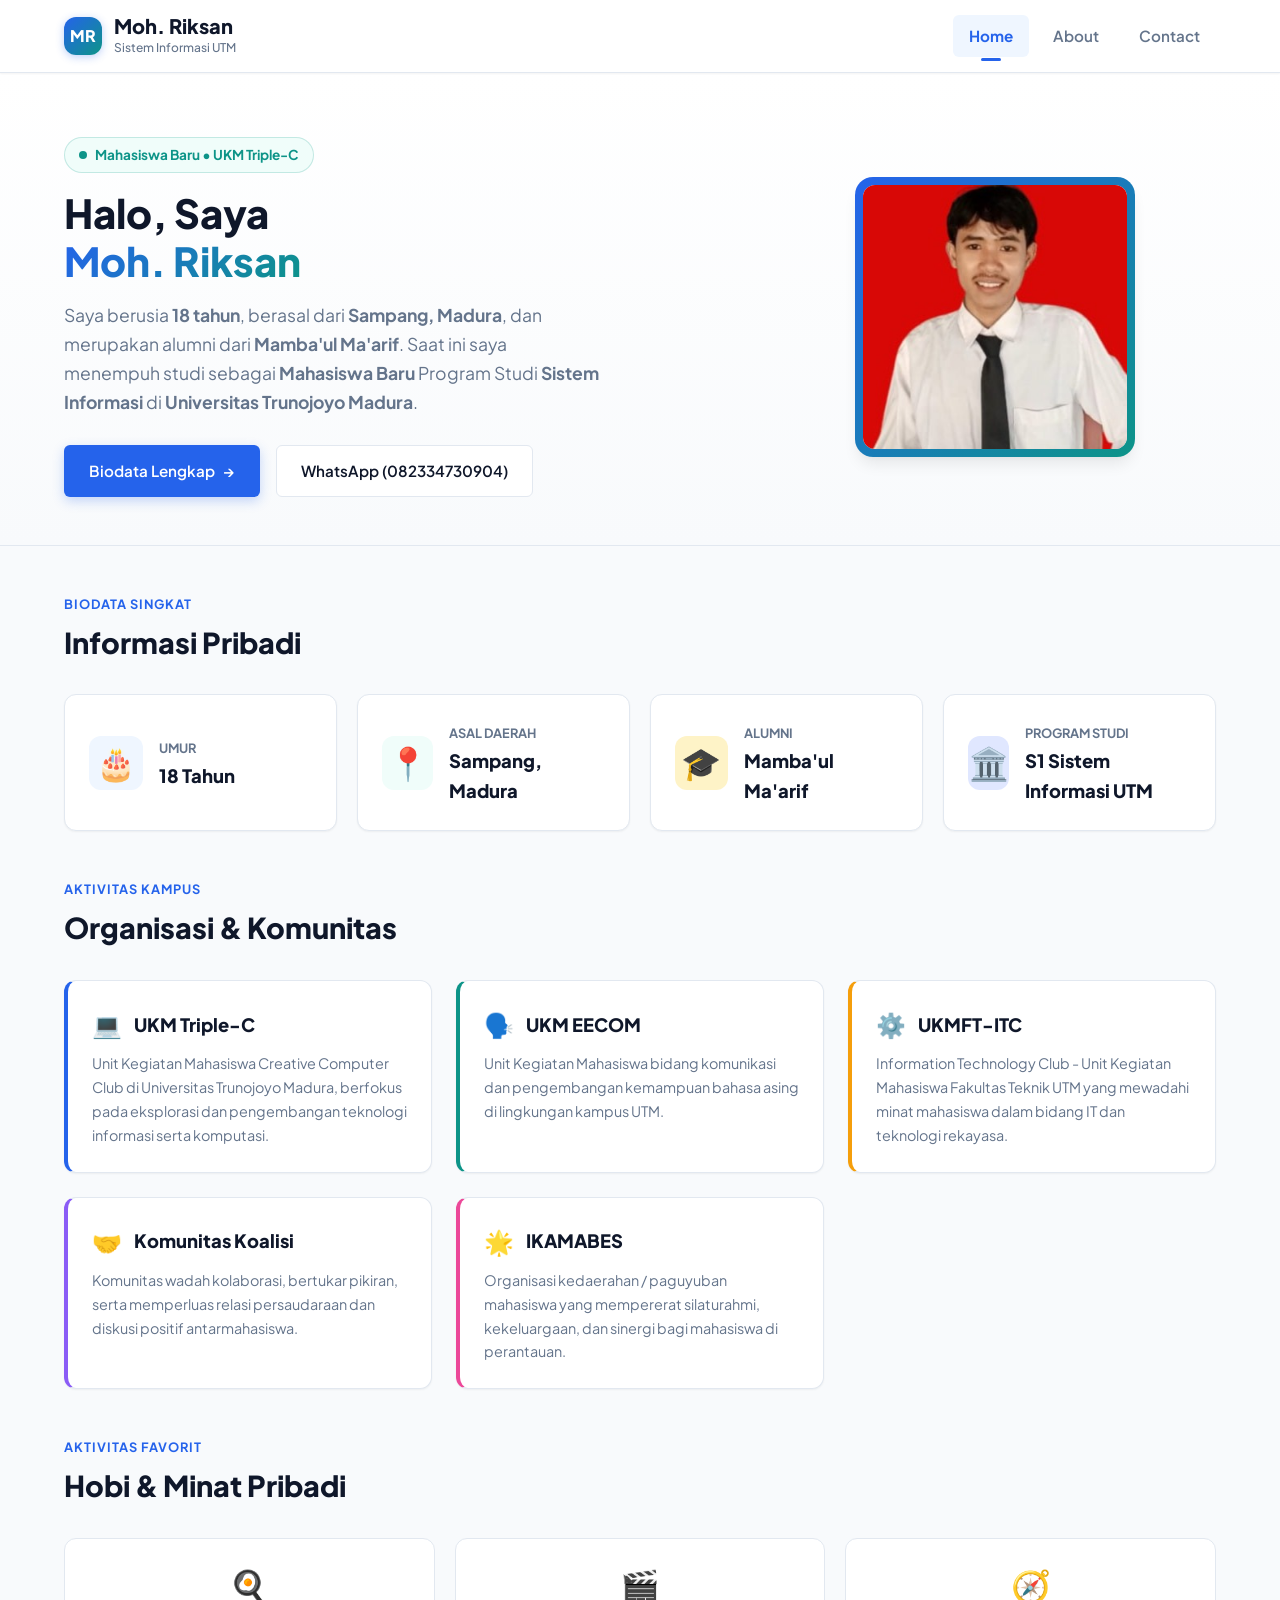
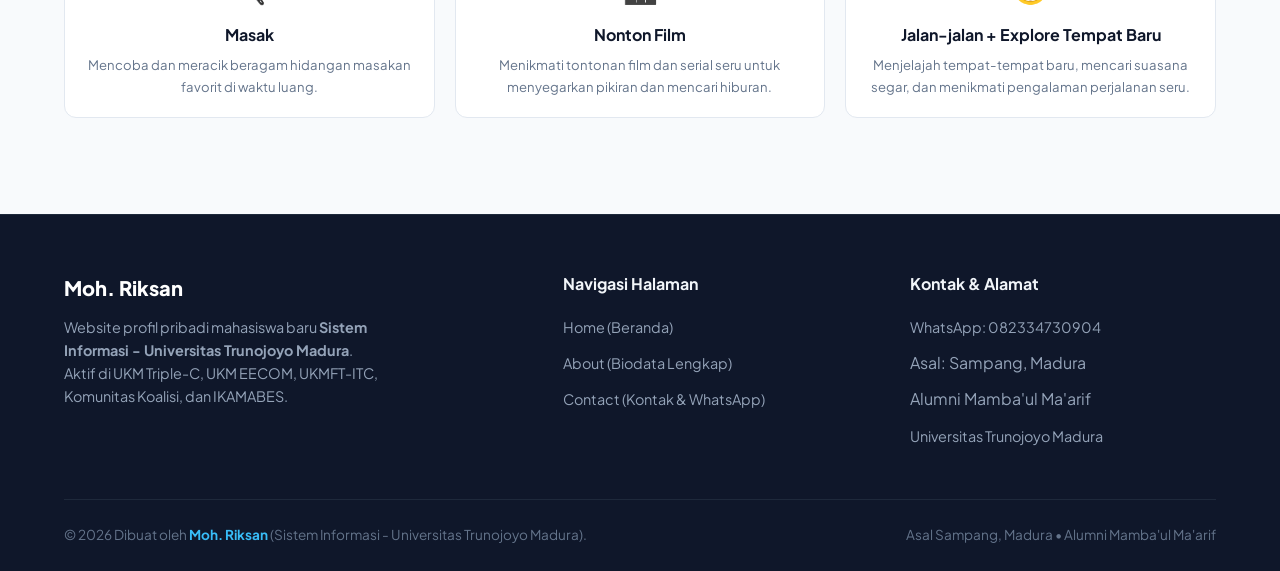
==== commit 0db64b21: "feat: hapus postingan artikel, tambah UKM EECOM/UKMFT-ITC/Koalisi/IKAMABES, perbarui hobi (masak/non" ====
--- a/index.html
+++ b/index.html
@@ -4,13 +4,13 @@
   <!-- Metadata Dasar -->
   <meta charset="UTF-8">
   <meta name="viewport" content="width=device-width, initial-scale=1.0">
-  <meta name="description" content="Blog Pribadi Moh. Riksan - Mahasiswa Sistem Informasi Universitas Trunojoyo Madura (UTM). Berbagi artikel seputar teknologi, web development, dan pengalaman perkuliahan.">
+  <meta name="description" content="Website Profil Pribadi Moh. Riksan - Mahasiswa Baru S1 Sistem Informasi Universitas Trunojoyo Madura (UTM), Asal Sampang Madura, Alumni Mamba'ul Ma'arif.">
   <meta name="author" content="Moh. Riksan">
   
-  <title>Moh. Riksan | Blog Pribadi - Sistem Informasi UTM</title>
+  <title>Moh. Riksan | Profil Pribadi - Sistem Informasi UTM</title>
   
   <!-- Favicon Standar -->
-  <link rel="icon" type="image/svg+xml" href="assets/images/profile-avatar.svg">
+  <link rel="icon" type="image/jpeg" href="assets/images/foto-riksan.jpg">
   
   <!-- CSS Utama -->
   <link rel="stylesheet" href="css/style.css">
@@ -18,7 +18,7 @@
 <body>
 
   <!-- ========================================================================
-       HEADER & NAVIGASI (Wajib memiliki navigasi yang berfungsi antarhalaman)
+       HEADER & NAVIGASI
        ======================================================================== -->
   <header class="site-header">
     <div class="container nav-wrapper">
@@ -61,7 +61,7 @@
       <div class="hero-text">
         <div class="hero-badge">
           <span class="pulse-dot"></span>
-          <span>Mahasiswa Baru • Pelatihan CBT 2026 UKM Triple-C</span>
+          <span>Mahasiswa Baru • UKM Triple-C</span>
         </div>
         
         <h1 class="hero-title">
@@ -71,7 +71,7 @@
         
         <p class="hero-description">
           Saya berusia <strong>18 tahun</strong>, berasal dari <strong>Sampang, Madura</strong>, dan merupakan alumni dari <strong>Mamba'ul Ma'arif</strong>. 
-          Saat ini saya berstatus sebagai <strong>Mahasiswa Baru</strong> Program Studi <strong>Sistem Informasi</strong> di <strong>Universitas Trunojoyo Madura</strong>.
+          Saat ini saya menempuh studi sebagai <strong>Mahasiswa Baru</strong> Program Studi <strong>Sistem Informasi</strong> di <strong>Universitas Trunojoyo Madura</strong>.
         </p>
         
         <div class="hero-buttons">
@@ -85,192 +85,179 @@
         </div>
       </div>
 
-      <!-- Kolom Avatar Visual -->
+      <!-- Kolom Foto Profil Visual -->
       <div class="hero-avatar-wrapper">
         <div class="avatar-frame">
           <img src="assets/images/foto-riksan.jpg" alt="Foto Profil Moh. Riksan">
         </div>
       </div>
 
-
     </div>
   </section>
 
   <!-- ========================================================================
-       MAIN CONTENT (Postingan Blog & Sidebar Informasi)
+       MAIN CONTENT: IDENTITAS, ORGANISASI & HOBI
        ======================================================================== -->
   <main class="main-content">
-    <div class="container blog-layout">
+    <div class="container">
       
-      <!-- KOLOM UTAMA: DAFTAR ARTIKEL -->
-      <section class="articles-column">
-        
+      <!-- SECTION 1: RINGKASAN DATA DIRI -->
+      <section style="margin-bottom: 48px;">
         <div class="section-header">
-          <span class="section-tag">Artikel Pilihan</span>
-          <h2 class="section-title">Postingan Terbaru</h2>
-        </div>
-
-        <!-- Artikel Utama (Featured Post) -->
-        <article class="featured-article">
-          <div class="featured-img-wrap">
-            <img src="assets/images/post-web-dev.svg" alt="Ilustrasi Belajar Web Development">
-          </div>
-          <div class="featured-body">
-            <div class="article-meta">
-              <span class="badge-tag">Web Development</span>
-              <time datetime="2026-09-07">7 September 2026</time>
-              <span>• Waktu Baca: 4 Menit</span>
-            </div>
-            
-            <h3 class="article-title">
-              <a href="#article-1">Mengenal Fondasi Web Modern: Memahami Struktur HTML5 &amp; Desain Responsif CSS3</a>
-            </h3>
-            
-            <p class="article-excerpt">
-              Membangun website yang baik bukan sekadar tampilan yang menarik, melainkan bagaimana menyusun struktur tag semantik yang aksesibel, ramah SEO, dan beradaptasi sempurna di berbagai ukuran layar perangkat mobile maupun desktop.
-            </p>
-            
-            <div class="article-footer">
-              <div class="author-mini">
-                <img src="assets/images/foto-riksan.jpg" alt="Foto Moh. Riksan" style="object-fit: cover; object-position: center top;">
-                <span>Moh. Riksan</span>
-              </div>
-
-              <a href="about.html" class="read-more-link">Baca Profil Penulis &rarr;</a>
-            </div>
-          </div>
-        </article>
-
-        <!-- Grid Postingan Lainnya -->
-        <div class="posts-grid">
+          <span class="section-tag">Biodata Singkat</span>
+          <h2 class="section-title">Informasi Pribadi</h2>
+        </div>
+
+        <div class="skills-grid" style="grid-template-columns: repeat(auto-fit, minmax(240px, 1fr)); gap: 20px;">
           
-          <!-- Post 2 -->
-          <article class="post-card">
-            <div class="post-card-img">
-              <img src="assets/images/post-si-utm.svg" alt="Sistem Informasi Universitas Trunojoyo Madura">
-            </div>
-            <div class="post-card-body">
-              <div class="article-meta">
-                <span class="badge-tag">Kampus &amp; SI</span>
-                <time datetime="2026-09-05">5 Sep 2026</time>
-              </div>
-              <h4 class="post-card-title">
-                <a href="#article-2">Pengalaman Kuliah di Sistem Informasi Universitas Trunojoyo Madura</a>
-              </h4>
-              <p class="post-card-excerpt">
-                Bagaimana integrasi antara teknologi informasi, logika bisnis, dan manajemen data dipelajari untuk menciptakan solusi digital yang berdampak nyata.
-              </p>
-              <div class="article-footer">
-                <span class="badge-tag" style="background-color: #f1f5f9; color: #475569;">Edukasi</span>
-                <span style="font-size: 0.85rem; color: #64748b;">3 min baca</span>
-              </div>
-            </div>
-          </article>
-
-          <!-- Post 3 -->
-          <article class="post-card">
-            <div class="post-card-img">
-              <img src="assets/images/post-cbt-triplec.svg" alt="Pelatihan CBT UKM Creative Computer Club">
-            </div>
-            <div class="post-card-body">
-              <div class="article-meta">
-                <span class="badge-tag">Organisasi</span>
-                <time datetime="2026-09-02">2 Sep 2026</time>
-              </div>
-              <h4 class="post-card-title">
-                <a href="#article-3">Menempa Kemampuan Komputasi Bersama UKM Creative Computer Club</a>
-              </h4>
-              <p class="post-card-excerpt">
-                Refleksi keikutsertaan dalam rangkaian pelatihan CBT 2026, mulai dari desain UI/UX, fundamental web, hingga kolaborasi tim teknologi.
-              </p>
-              <div class="article-footer">
-                <span class="badge-tag" style="background-color: #f1f5f9; color: #475569;">CBT26</span>
-                <span style="font-size: 0.85rem; color: #64748b;">5 min baca</span>
-              </div>
-            </div>
-          </article>
-
-        </div>
-
+          <div class="skill-card" style="display: flex; align-items: center; gap: 16px;">
+            <div style="font-size: 2rem; background: var(--primary-light); width: 54px; height: 54px; border-radius: 12px; display: flex; align-items: center; justify-content: center;">🎂</div>
+            <div>
+              <span style="font-size: 0.8rem; color: var(--text-muted); font-weight: 700; text-transform: uppercase;">Umur</span>
+              <h3 style="font-size: 1.15rem; font-weight: 800; color: var(--text-main);">18 Tahun</h3>
+            </div>
+          </div>
+
+          <div class="skill-card" style="display: flex; align-items: center; gap: 16px;">
+            <div style="font-size: 2rem; background: var(--secondary-light); width: 54px; height: 54px; border-radius: 12px; display: flex; align-items: center; justify-content: center;">📍</div>
+            <div>
+              <span style="font-size: 0.8rem; color: var(--text-muted); font-weight: 700; text-transform: uppercase;">Asal Daerah</span>
+              <h3 style="font-size: 1.15rem; font-weight: 800; color: var(--text-main);">Sampang, Madura</h3>
+            </div>
+          </div>
+
+          <div class="skill-card" style="display: flex; align-items: center; gap: 16px;">
+            <div style="font-size: 2rem; background: #fef3c7; width: 54px; height: 54px; border-radius: 12px; display: flex; align-items: center; justify-content: center;">🎓</div>
+            <div>
+              <span style="font-size: 0.8rem; color: var(--text-muted); font-weight: 700; text-transform: uppercase;">Alumni</span>
+              <h3 style="font-size: 1.15rem; font-weight: 800; color: var(--text-main);">Mamba'ul Ma'arif</h3>
+            </div>
+          </div>
+
+          <div class="skill-card" style="display: flex; align-items: center; gap: 16px;">
+            <div style="font-size: 2rem; background: #e0e7ff; width: 54px; height: 54px; border-radius: 12px; display: flex; align-items: center; justify-content: center;">🏛️</div>
+            <div>
+              <span style="font-size: 0.8rem; color: var(--text-muted); font-weight: 700; text-transform: uppercase;">Program Studi</span>
+              <h3 style="font-size: 1.15rem; font-weight: 800; color: var(--text-main);">S1 Sistem Informasi UTM</h3>
+            </div>
+          </div>
+
+        </div>
       </section>
 
-      <!-- SIDEBAR (ASIDE WIDGETS) -->
-      <aside class="sidebar">
-        
-        <!-- Widget 1: Bio Penulis Ringkas -->
-        <div class="widget-card widget-author">
-          <div class="widget-author-avatar">
-            <img src="assets/images/foto-riksan.jpg" alt="Foto Profil Moh. Riksan">
-          </div>
-          <h3 class="widget-author-name">Moh. Riksan</h3>
-          <p class="widget-author-title">Mahasiswa Baru • S1 Sistem Informasi UTM</p>
-          <div class="widget-author-bio" style="text-align: left; background: var(--bg-alt); padding: 12px; border-radius: 8px; margin: 12px 0; font-size: 0.85rem;">
-            <p>🎂 <strong>Umur:</strong> 18 Tahun</p>
-            <p>📍 <strong>Asal:</strong> Sampang, Madura</p>
-            <p>🎓 <strong>Alumni:</strong> Mamba'ul Ma'arif</p>
-            <p>📱 <strong>WhatsApp:</strong> <a href="https://wa.me/6282334730904" target="_blank" rel="noopener">082334730904</a></p>
-          </div>
-          <a href="about.html" class="btn btn-primary" style="width: 100%; font-size: 0.85rem; padding: 10px 16px;">
-            Lihat Biodata Lengkap &rarr;
-          </a>
-        </div>
-
-
-        <!-- Widget 2: Kategori Blog -->
-        <div class="widget-card">
-          <h3 class="widget-title">Kategori Artikel</h3>
-          <ul class="category-list">
-            <li>
-              <a href="index.html">Web Development</a>
-              <span class="category-count">1</span>
-            </li>
-            <li>
-              <a href="index.html">Sistem Informasi UTM</a>
-              <span class="category-count">1</span>
-            </li>
-            <li>
-              <a href="index.html">CBT 2026 Triple-C</a>
-              <span class="category-count">1</span>
-            </li>
-            <li>
-              <a href="index.html">Tutorial HTML &amp; CSS</a>
-              <span class="category-count">2</span>
-            </li>
-          </ul>
-        </div>
-
-        <!-- Widget 3: Tag Populer -->
-        <div class="widget-card">
-          <h3 class="widget-title">Topik Populer</h3>
-          <div class="tags-cloud">
-            <span class="tag-item">HTML5</span>
-            <span class="tag-item">CSS Grid</span>
-            <span class="tag-item">Sistem Informasi</span>
-            <span class="tag-item">UTM Madura</span>
-            <span class="tag-item">Triple-C</span>
-            <span class="tag-item">JavaScript</span>
-            <span class="tag-item">UI Design</span>
-          </div>
-        </div>
-
-      </aside>
+      <!-- SECTION 2: ORGANISASI & KOMUNITAS YANG DIIKUTI -->
+      <section style="margin-bottom: 48px;">
+        <div class="section-header">
+          <span class="section-tag">Aktivitas Kampus</span>
+          <h2 class="section-title">Organisasi &amp; Komunitas</h2>
+        </div>
+
+        <div class="skills-grid" style="grid-template-columns: repeat(auto-fit, minmax(280px, 1fr)); gap: 24px;">
+          
+          <!-- Org 1: UKM Triple-C -->
+          <div class="skill-card" style="border-left: 4px solid #2563eb;">
+            <div style="display: flex; align-items: center; gap: 12px; margin-bottom: 8px;">
+              <span style="font-size: 1.5rem;">💻</span>
+              <h3 style="font-size: 1.15rem; font-weight: 800; color: var(--text-main);">UKM Triple-C</h3>
+            </div>
+            <p style="color: var(--text-muted); font-size: 0.9rem;">
+              Unit Kegiatan Mahasiswa Creative Computer Club di Universitas Trunojoyo Madura, berfokus pada eksplorasi dan pengembangan teknologi informasi serta komputasi.
+            </p>
+          </div>
+
+          <!-- Org 2: UKM EECOM -->
+          <div class="skill-card" style="border-left: 4px solid #0d9488;">
+            <div style="display: flex; align-items: center; gap: 12px; margin-bottom: 8px;">
+              <span style="font-size: 1.5rem;">🗣️</span>
+              <h3 style="font-size: 1.15rem; font-weight: 800; color: var(--text-main);">UKM EECOM</h3>
+            </div>
+            <p style="color: var(--text-muted); font-size: 0.9rem;">
+              Unit Kegiatan Mahasiswa bidang komunikasi dan pengembangan kemampuan bahasa asing di lingkungan kampus UTM.
+            </p>
+          </div>
+
+          <!-- Org 3: UKMFT-ITC -->
+          <div class="skill-card" style="border-left: 4px solid #f59e0b;">
+            <div style="display: flex; align-items: center; gap: 12px; margin-bottom: 8px;">
+              <span style="font-size: 1.5rem;">⚙️</span>
+              <h3 style="font-size: 1.15rem; font-weight: 800; color: var(--text-main);">UKMFT-ITC</h3>
+            </div>
+            <p style="color: var(--text-muted); font-size: 0.9rem;">
+              Information Technology Club - Unit Kegiatan Mahasiswa Fakultas Teknik UTM yang mewadahi minat mahasiswa dalam bidang IT dan teknologi rekayasa.
+            </p>
+          </div>
+
+          <!-- Org 4: Komunitas Koalisi -->
+          <div class="skill-card" style="border-left: 4px solid #8b5cf6;">
+            <div style="display: flex; align-items: center; gap: 12px; margin-bottom: 8px;">
+              <span style="font-size: 1.5rem;">🤝</span>
+              <h3 style="font-size: 1.15rem; font-weight: 800; color: var(--text-main);">Komunitas Koalisi</h3>
+            </div>
+            <p style="color: var(--text-muted); font-size: 0.9rem;">
+              Komunitas wadah kolaborasi, bertukar pikiran, serta memperluas relasi persaudaraan dan diskusi positif antarmahasiswa.
+            </p>
+          </div>
+
+          <!-- Org 5: IKAMABES -->
+          <div class="skill-card" style="border-left: 4px solid #ec4899;">
+            <div style="display: flex; align-items: center; gap: 12px; margin-bottom: 8px;">
+              <span style="font-size: 1.5rem;">🌟</span>
+              <h3 style="font-size: 1.15rem; font-weight: 800; color: var(--text-main);">IKAMABES</h3>
+            </div>
+            <p style="color: var(--text-muted); font-size: 0.9rem;">
+              Organisasi kedaerahan / paguyuban mahasiswa yang mempererat silaturahmi, kekeluargaan, dan sinergi bagi mahasiswa di perantauan.
+            </p>
+          </div>
+
+        </div>
+      </section>
+
+      <!-- SECTION 3: HOBI & KEGEMARAN PRIBADI -->
+      <section style="margin-bottom: 24px;">
+        <div class="section-header">
+          <span class="section-tag">Aktivitas Favorit</span>
+          <h2 class="section-title">Hobi &amp; Minat Pribadi</h2>
+        </div>
+
+        <div class="hobbies-grid" style="grid-template-columns: repeat(auto-fit, minmax(240px, 1fr)); gap: 20px;">
+          
+          <div class="hobby-card">
+            <div class="hobby-icon">🍳</div>
+            <h3 class="hobby-title">Masak</h3>
+            <p class="hobby-desc">Mencoba dan meracik beragam hidangan masakan favorit di waktu luang.</p>
+          </div>
+
+          <div class="hobby-card">
+            <div class="hobby-icon">🎬</div>
+            <h3 class="hobby-title">Nonton Film</h3>
+            <p class="hobby-desc">Menikmati tontonan film dan serial seru untuk menyegarkan pikiran dan mencari hiburan.</p>
+          </div>
+
+          <div class="hobby-card">
+            <div class="hobby-icon">🧭</div>
+            <h3 class="hobby-title">Jalan-jalan + Explore Tempat Baru</h3>
+            <p class="hobby-desc">Menjelajah tempat-tempat baru, mencari suasana segar, dan menikmati pengalaman perjalanan seru.</p>
+          </div>
+
+        </div>
+      </section>
 
     </div>
   </main>
 
   <!-- ========================================================================
-       FOOTER (Wajib mencantumkan nama pembuat pada website)
+       FOOTER
        ======================================================================== -->
   <footer class="site-footer">
     <div class="container">
       <div class="footer-grid">
         
-        <!-- Identitas Blog & Pembuat -->
+        <!-- Identitas Profil Pembuat -->
         <div class="footer-brand">
           <h3>Moh. Riksan</h3>
           <p>
-            Blog pribadi yang dibangun untuk pemenuhan tugas <strong>KC Website Pelatihan CBT26</strong> 
-            oleh <strong>UKM Creative Computer Club</strong>, Universitas Trunojoyo Madura.
+            Website profil pribadi mahasiswa baru <strong>Sistem Informasi - Universitas Trunojoyo Madura</strong>. 
+            Aktif di UKM Triple-C, UKM EECOM, UKMFT-ITC, Komunitas Koalisi, dan IKAMABES.
           </p>
         </div>
 
@@ -278,32 +265,33 @@
         <div class="footer-col">
           <h4>Navigasi Halaman</h4>
           <ul class="footer-links">
-            <li><a href="index.html">Home</a></li>
-            <li><a href="about.html">About (Profil Diri)</a></li>
-            <li><a href="contact.html">Contact (Hubungi)</a></li>
+            <li><a href="index.html">Home (Beranda)</a></li>
+            <li><a href="about.html">About (Biodata Lengkap)</a></li>
+            <li><a href="contact.html">Contact (Kontak &amp; WhatsApp)</a></li>
           </ul>
         </div>
 
-        <!-- Informasi Institusi -->
+        <!-- Informasi Kontak & Kampus -->
         <div class="footer-col">
-          <h4>Institusi &amp; Kampus</h4>
+          <h4>Kontak &amp; Alamat</h4>
           <ul class="footer-links">
+            <li><a href="https://wa.me/6282334730904" target="_blank" rel="noopener">WhatsApp: 082334730904</a></li>
+            <li><span>Asal: Sampang, Madura</span></li>
+            <li><span>Alumni Mamba'ul Ma'arif</span></li>
             <li><a href="https://www.trunojoyo.ac.id" target="_blank" rel="noopener">Universitas Trunojoyo Madura</a></li>
-            <li><span>Program Studi Sistem Informasi</span></li>
-            <li><span>UKM Creative Computer Club (Triple-C)</span></li>
           </ul>
         </div>
 
       </div>
 
-      <!-- Copyright & Catatan Pengumpulan -->
+      <!-- Copyright -->
       <div class="footer-bottom">
         <p>
           &copy; <span id="currentYear">2026</span> Dibuat oleh 
           <span class="footer-creator-highlight">Moh. Riksan</span> 
           (Sistem Informasi - Universitas Trunojoyo Madura).
         </p>
-        <p>Tugas Proyek KC Website CBT26 • Hak Cipta Dilindungi</p>
+        <p>Asal Sampang, Madura • Alumni Mamba'ul Ma'arif</p>
       </div>
     </div>
   </footer>
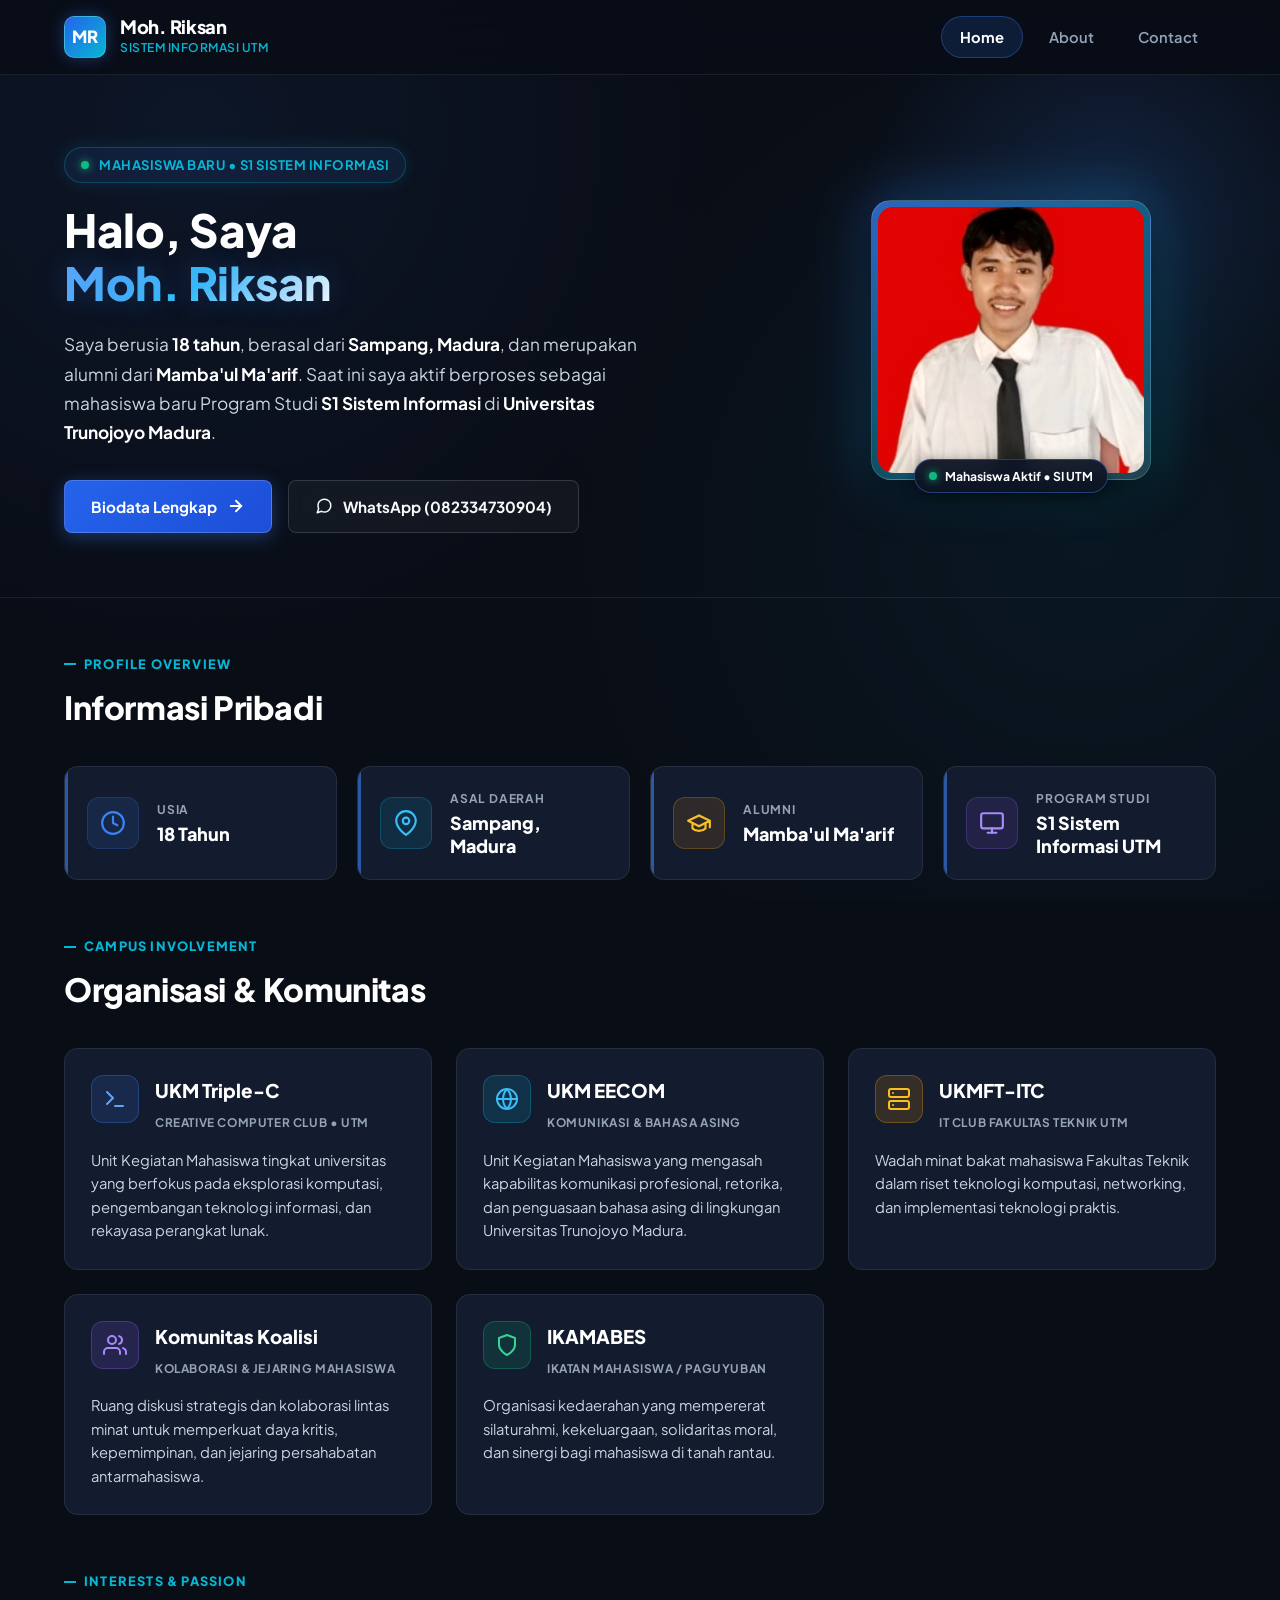
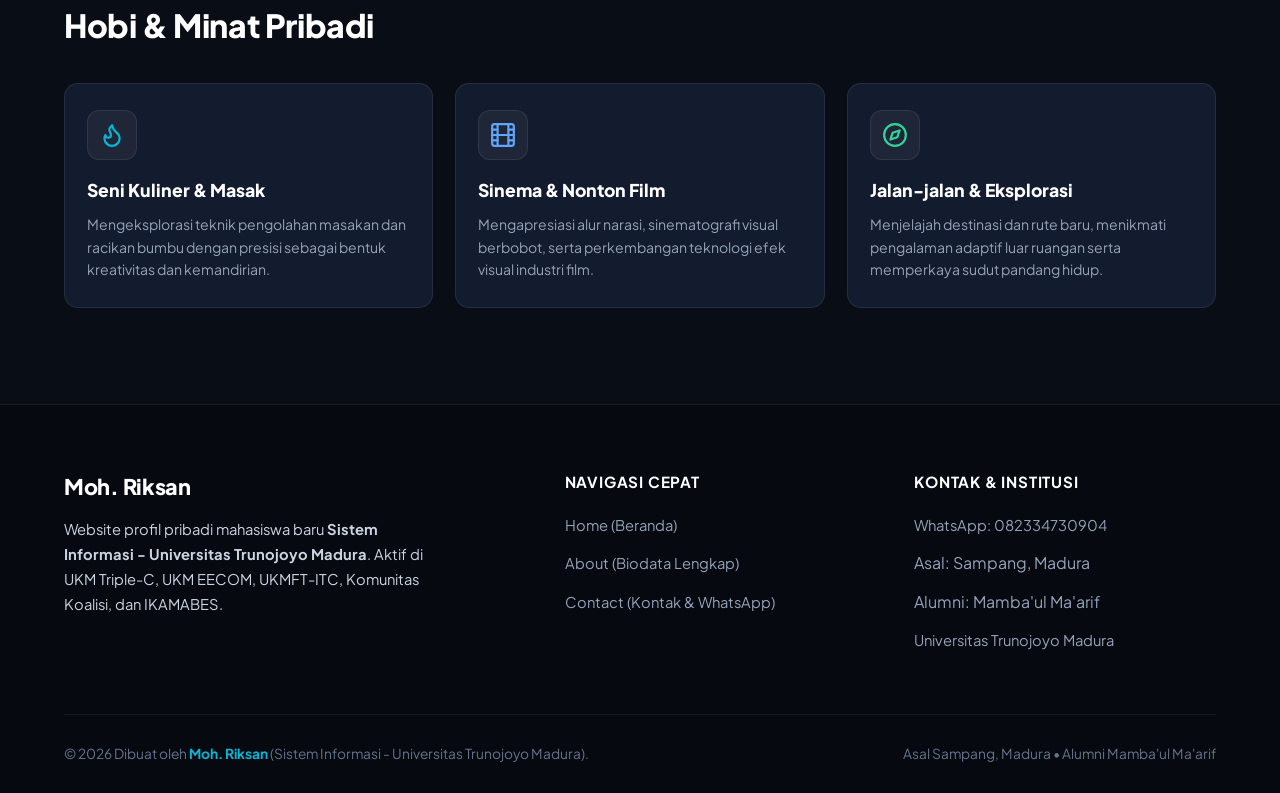
==== commit 9cac41cc: "style: transformasi tampilan menjadi profesional modern dark & nuansa cowok maskulin" ====
--- a/index.html
+++ b/index.html
@@ -18,7 +18,7 @@
 <body>
 
   <!-- ========================================================================
-       HEADER & NAVIGASI
+       HEADER & NAVIGASI (DARK GLASSMORPHISM)
        ======================================================================== -->
   <header class="site-header">
     <div class="container nav-wrapper">
@@ -32,7 +32,7 @@
         </div>
       </a>
 
-      <!-- Tombol Mobile Hamburger (Responsif) -->
+      <!-- Tombol Mobile Hamburger -->
       <button class="mobile-toggle" id="mobileToggle" aria-label="Buka Menu Navigasi" aria-expanded="false">
         <svg viewBox="0 0 24 24" width="24" height="24" stroke="currentColor" stroke-width="2" fill="none" stroke-linecap="round" stroke-linejoin="round">
           <line x1="3" y1="12" x2="21" y2="12"></line>
@@ -52,7 +52,7 @@
   </header>
 
   <!-- ========================================================================
-       HERO SECTION (Perkenalan Diri & Sambutan Utama)
+       HERO SECTION (MASKULIN, GAGAH & HIGH-TECH)
        ======================================================================== -->
   <section class="hero-section">
     <div class="container hero-grid">
@@ -61,7 +61,7 @@
       <div class="hero-text">
         <div class="hero-badge">
           <span class="pulse-dot"></span>
-          <span>Mahasiswa Baru • UKM Triple-C</span>
+          <span>Mahasiswa Baru • S1 Sistem Informasi</span>
         </div>
         
         <h1 class="hero-title">
@@ -71,15 +71,16 @@
         
         <p class="hero-description">
           Saya berusia <strong>18 tahun</strong>, berasal dari <strong>Sampang, Madura</strong>, dan merupakan alumni dari <strong>Mamba'ul Ma'arif</strong>. 
-          Saat ini saya menempuh studi sebagai <strong>Mahasiswa Baru</strong> Program Studi <strong>Sistem Informasi</strong> di <strong>Universitas Trunojoyo Madura</strong>.
+          Saat ini saya aktif berproses sebagai mahasiswa baru Program Studi <strong>S1 Sistem Informasi</strong> di <strong>Universitas Trunojoyo Madura</strong>.
         </p>
         
         <div class="hero-buttons">
           <a href="about.html" class="btn btn-primary">
             <span>Biodata Lengkap</span>
-            <span>&rarr;</span>
+            <svg width="18" height="18" viewBox="0 0 24 24" fill="none" stroke="currentColor" stroke-width="2.5" stroke-linecap="round" stroke-linejoin="round"><line x1="5" y1="12" x2="19" y2="12"></line><polyline points="12 5 19 12 12 19"></polyline></svg>
           </a>
           <a href="https://wa.me/6282334730904" target="_blank" rel="noopener" class="btn btn-outline">
+            <svg width="18" height="18" viewBox="0 0 24 24" fill="none" stroke="currentColor" stroke-width="2" stroke-linecap="round" stroke-linejoin="round"><path d="M21 11.5a8.38 8.38 0 0 1-.9 3.8 8.5 8.5 0 0 1-7.6 4.7 8.38 8.38 0 0 1-3.8-.9L3 21l1.9-5.7a8.38 8.38 0 0 1-.9-3.8 8.5 8.5 0 0 1 4.7-7.6 8.38 8.38 0 0 1 3.8-.9h.5a8.48 8.48 0 0 1 8 8v.5z"></path></svg>
             <span>WhatsApp (082334730904)</span>
           </a>
         </div>
@@ -89,6 +90,10 @@
       <div class="hero-avatar-wrapper">
         <div class="avatar-frame">
           <img src="assets/images/foto-riksan.jpg" alt="Foto Profil Moh. Riksan">
+          <div class="avatar-status-pill">
+            <span class="dot"></span>
+            <span>Mahasiswa Aktif • SI UTM</span>
+          </div>
         </div>
       </div>
 
@@ -96,49 +101,74 @@
   </section>
 
   <!-- ========================================================================
-       MAIN CONTENT: IDENTITAS, ORGANISASI & HOBI
+       MAIN CONTENT: SPEC SHEET, ORGANISASI & HOBI
        ======================================================================== -->
   <main class="main-content">
     <div class="container">
       
-      <!-- SECTION 1: RINGKASAN DATA DIRI -->
-      <section style="margin-bottom: 48px;">
+      <!-- SECTION 1: SPEC SHEET / BIODATA RINGKAS -->
+      <section>
         <div class="section-header">
-          <span class="section-tag">Biodata Singkat</span>
+          <span class="section-tag">Profile Overview</span>
           <h2 class="section-title">Informasi Pribadi</h2>
         </div>
 
-        <div class="skills-grid" style="grid-template-columns: repeat(auto-fit, minmax(240px, 1fr)); gap: 20px;">
+        <div class="spec-grid">
           
-          <div class="skill-card" style="display: flex; align-items: center; gap: 16px;">
-            <div style="font-size: 2rem; background: var(--primary-light); width: 54px; height: 54px; border-radius: 12px; display: flex; align-items: center; justify-content: center;">🎂</div>
-            <div>
-              <span style="font-size: 0.8rem; color: var(--text-muted); font-weight: 700; text-transform: uppercase;">Umur</span>
-              <h3 style="font-size: 1.15rem; font-weight: 800; color: var(--text-main);">18 Tahun</h3>
-            </div>
-          </div>
-
-          <div class="skill-card" style="display: flex; align-items: center; gap: 16px;">
-            <div style="font-size: 2rem; background: var(--secondary-light); width: 54px; height: 54px; border-radius: 12px; display: flex; align-items: center; justify-content: center;">📍</div>
-            <div>
-              <span style="font-size: 0.8rem; color: var(--text-muted); font-weight: 700; text-transform: uppercase;">Asal Daerah</span>
-              <h3 style="font-size: 1.15rem; font-weight: 800; color: var(--text-main);">Sampang, Madura</h3>
-            </div>
-          </div>
-
-          <div class="skill-card" style="display: flex; align-items: center; gap: 16px;">
-            <div style="font-size: 2rem; background: #fef3c7; width: 54px; height: 54px; border-radius: 12px; display: flex; align-items: center; justify-content: center;">🎓</div>
-            <div>
-              <span style="font-size: 0.8rem; color: var(--text-muted); font-weight: 700; text-transform: uppercase;">Alumni</span>
-              <h3 style="font-size: 1.15rem; font-weight: 800; color: var(--text-main);">Mamba'ul Ma'arif</h3>
-            </div>
-          </div>
-
-          <div class="skill-card" style="display: flex; align-items: center; gap: 16px;">
-            <div style="font-size: 2rem; background: #e0e7ff; width: 54px; height: 54px; border-radius: 12px; display: flex; align-items: center; justify-content: center;">🏛️</div>
-            <div>
-              <span style="font-size: 0.8rem; color: var(--text-muted); font-weight: 700; text-transform: uppercase;">Program Studi</span>
-              <h3 style="font-size: 1.15rem; font-weight: 800; color: var(--text-main);">S1 Sistem Informasi UTM</h3>
+          <!-- Umur -->
+          <div class="spec-card">
+            <div class="spec-icon-box">
+              <svg viewBox="0 0 24 24" fill="none" stroke="currentColor" stroke-width="2" stroke-linecap="round" stroke-linejoin="round">
+                <circle cx="12" cy="12" r="10"></circle>
+                <polyline points="12 6 12 12 16 14"></polyline>
+              </svg>
+            </div>
+            <div>
+              <div class="spec-meta-label">Usia</div>
+              <div class="spec-meta-value">18 Tahun</div>
+            </div>
+          </div>
+
+          <!-- Asal -->
+          <div class="spec-card">
+            <div class="spec-icon-box" style="background: rgba(6, 182, 212, 0.12); color: #38bdf8; border-color: rgba(6, 182, 212, 0.25);">
+              <svg viewBox="0 0 24 24" fill="none" stroke="currentColor" stroke-width="2" stroke-linecap="round" stroke-linejoin="round">
+                <path d="M21 10c0 7-9 13-9 13s-9-6-9-13a9 9 0 0 1 18 0z"></path>
+                <circle cx="12" cy="10" r="3"></circle>
+              </svg>
+            </div>
+            <div>
+              <div class="spec-meta-label">Asal Daerah</div>
+              <div class="spec-meta-value">Sampang, Madura</div>
+            </div>
+          </div>
+
+          <!-- Alumni -->
+          <div class="spec-card">
+            <div class="spec-icon-box" style="background: rgba(245, 158, 11, 0.12); color: #fbbf24; border-color: rgba(245, 158, 11, 0.25);">
+              <svg viewBox="0 0 24 24" fill="none" stroke="currentColor" stroke-width="2" stroke-linecap="round" stroke-linejoin="round">
+                <path d="M22 10v6M2 10l10-5 10 5-10 5z"></path>
+                <path d="M6 12v5c3 3 9 3 12 0v-5"></path>
+              </svg>
+            </div>
+            <div>
+              <div class="spec-meta-label">Alumni</div>
+              <div class="spec-meta-value">Mamba'ul Ma'arif</div>
+            </div>
+          </div>
+
+          <!-- Program Studi -->
+          <div class="spec-card">
+            <div class="spec-icon-box" style="background: rgba(139, 92, 246, 0.12); color: #a78bfa; border-color: rgba(139, 92, 246, 0.25);">
+              <svg viewBox="0 0 24 24" fill="none" stroke="currentColor" stroke-width="2" stroke-linecap="round" stroke-linejoin="round">
+                <rect x="2" y="3" width="20" height="14" rx="2" ry="2"></rect>
+                <line x1="8" y1="21" x2="16" y2="21"></line>
+                <line x1="12" y1="17" x2="12" y2="21"></line>
+              </svg>
+            </div>
+            <div>
+              <div class="spec-meta-label">Program Studi</div>
+              <div class="spec-meta-value">S1 Sistem Informasi UTM</div>
             </div>
           </div>
 
@@ -146,97 +176,171 @@
       </section>
 
       <!-- SECTION 2: ORGANISASI & KOMUNITAS YANG DIIKUTI -->
-      <section style="margin-bottom: 48px;">
+      <section>
         <div class="section-header">
-          <span class="section-tag">Aktivitas Kampus</span>
+          <span class="section-tag">Campus Involvement</span>
           <h2 class="section-title">Organisasi &amp; Komunitas</h2>
         </div>
 
-        <div class="skills-grid" style="grid-template-columns: repeat(auto-fit, minmax(280px, 1fr)); gap: 24px;">
+        <div class="org-grid">
           
           <!-- Org 1: UKM Triple-C -->
-          <div class="skill-card" style="border-left: 4px solid #2563eb;">
-            <div style="display: flex; align-items: center; gap: 12px; margin-bottom: 8px;">
-              <span style="font-size: 1.5rem;">💻</span>
-              <h3 style="font-size: 1.15rem; font-weight: 800; color: var(--text-main);">UKM Triple-C</h3>
-            </div>
-            <p style="color: var(--text-muted); font-size: 0.9rem;">
-              Unit Kegiatan Mahasiswa Creative Computer Club di Universitas Trunojoyo Madura, berfokus pada eksplorasi dan pengembangan teknologi informasi serta komputasi.
-            </p>
+          <div class="org-card theme-triplec">
+            <div>
+              <div class="org-card-header">
+                <div class="org-badge-icon">
+                  <svg viewBox="0 0 24 24" fill="none" stroke="currentColor" stroke-width="2" stroke-linecap="round" stroke-linejoin="round">
+                    <polyline points="4 17 10 11 4 5"></polyline>
+                    <line x1="12" y1="19" x2="20" y2="19"></line>
+                  </svg>
+                </div>
+                <div class="org-title-group">
+                  <h3>UKM Triple-C</h3>
+                  <span class="org-type-tag">Creative Computer Club • UTM</span>
+                </div>
+              </div>
+              <p class="org-desc">
+                Unit Kegiatan Mahasiswa tingkat universitas yang berfokus pada eksplorasi komputasi, pengembangan teknologi informasi, dan rekayasa perangkat lunak.
+              </p>
+            </div>
           </div>
 
           <!-- Org 2: UKM EECOM -->
-          <div class="skill-card" style="border-left: 4px solid #0d9488;">
-            <div style="display: flex; align-items: center; gap: 12px; margin-bottom: 8px;">
-              <span style="font-size: 1.5rem;">🗣️</span>
-              <h3 style="font-size: 1.15rem; font-weight: 800; color: var(--text-main);">UKM EECOM</h3>
-            </div>
-            <p style="color: var(--text-muted); font-size: 0.9rem;">
-              Unit Kegiatan Mahasiswa bidang komunikasi dan pengembangan kemampuan bahasa asing di lingkungan kampus UTM.
-            </p>
+          <div class="org-card theme-eecom">
+            <div>
+              <div class="org-card-header">
+                <div class="org-badge-icon">
+                  <svg viewBox="0 0 24 24" fill="none" stroke="currentColor" stroke-width="2" stroke-linecap="round" stroke-linejoin="round">
+                    <circle cx="12" cy="12" r="10"></circle>
+                    <line x1="2" y1="12" x2="22" y2="12"></line>
+                    <path d="M12 2a15.3 15.3 0 0 1 4 10 15.3 15.3 0 0 1-4 10 15.3 15.3 0 0 1-4-10 15.3 15.3 0 0 1 4-10z"></path>
+                  </svg>
+                </div>
+                <div class="org-title-group">
+                  <h3>UKM EECOM</h3>
+                  <span class="org-type-tag">Komunikasi &amp; Bahasa Asing</span>
+                </div>
+              </div>
+              <p class="org-desc">
+                Unit Kegiatan Mahasiswa yang mengasah kapabilitas komunikasi profesional, retorika, dan penguasaan bahasa asing di lingkungan Universitas Trunojoyo Madura.
+              </p>
+            </div>
           </div>
 
           <!-- Org 3: UKMFT-ITC -->
-          <div class="skill-card" style="border-left: 4px solid #f59e0b;">
-            <div style="display: flex; align-items: center; gap: 12px; margin-bottom: 8px;">
-              <span style="font-size: 1.5rem;">⚙️</span>
-              <h3 style="font-size: 1.15rem; font-weight: 800; color: var(--text-main);">UKMFT-ITC</h3>
-            </div>
-            <p style="color: var(--text-muted); font-size: 0.9rem;">
-              Information Technology Club - Unit Kegiatan Mahasiswa Fakultas Teknik UTM yang mewadahi minat mahasiswa dalam bidang IT dan teknologi rekayasa.
-            </p>
+          <div class="org-card theme-itc">
+            <div>
+              <div class="org-card-header">
+                <div class="org-badge-icon">
+                  <svg viewBox="0 0 24 24" fill="none" stroke="currentColor" stroke-width="2" stroke-linecap="round" stroke-linejoin="round">
+                    <rect x="2" y="2" width="20" height="8" rx="2" ry="2"></rect>
+                    <rect x="2" y="14" width="20" height="8" rx="2" ry="2"></rect>
+                    <line x1="6" y1="6" x2="6.01" y2="6"></line>
+                    <line x1="6" y1="18" x2="6.01" y2="18"></line>
+                  </svg>
+                </div>
+                <div class="org-title-group">
+                  <h3>UKMFT-ITC</h3>
+                  <span class="org-type-tag">IT Club Fakultas Teknik UTM</span>
+                </div>
+              </div>
+              <p class="org-desc">
+                Wadah minat bakat mahasiswa Fakultas Teknik dalam riset teknologi komputasi, networking, dan implementasi teknologi praktis.
+              </p>
+            </div>
           </div>
 
           <!-- Org 4: Komunitas Koalisi -->
-          <div class="skill-card" style="border-left: 4px solid #8b5cf6;">
-            <div style="display: flex; align-items: center; gap: 12px; margin-bottom: 8px;">
-              <span style="font-size: 1.5rem;">🤝</span>
-              <h3 style="font-size: 1.15rem; font-weight: 800; color: var(--text-main);">Komunitas Koalisi</h3>
-            </div>
-            <p style="color: var(--text-muted); font-size: 0.9rem;">
-              Komunitas wadah kolaborasi, bertukar pikiran, serta memperluas relasi persaudaraan dan diskusi positif antarmahasiswa.
-            </p>
+          <div class="org-card theme-koalisi">
+            <div>
+              <div class="org-card-header">
+                <div class="org-badge-icon">
+                  <svg viewBox="0 0 24 24" fill="none" stroke="currentColor" stroke-width="2" stroke-linecap="round" stroke-linejoin="round">
+                    <path d="M17 21v-2a4 4 0 0 0-4-4H5a4 4 0 0 0-4 4v2"></path>
+                    <circle cx="9" cy="7" r="4"></circle>
+                    <path d="M23 21v-2a4 4 0 0 0-3-3.87"></path>
+                    <path d="M16 3.13a4 4 0 0 1 0 7.75"></path>
+                  </svg>
+                </div>
+                <div class="org-title-group">
+                  <h3>Komunitas Koalisi</h3>
+                  <span class="org-type-tag">Kolaborasi &amp; Jejaring Mahasiswa</span>
+                </div>
+              </div>
+              <p class="org-desc">
+                Ruang diskusi strategis dan kolaborasi lintas minat untuk memperkuat daya kritis, kepemimpinan, dan jejaring persahabatan antarmahasiswa.
+              </p>
+            </div>
           </div>
 
           <!-- Org 5: IKAMABES -->
-          <div class="skill-card" style="border-left: 4px solid #ec4899;">
-            <div style="display: flex; align-items: center; gap: 12px; margin-bottom: 8px;">
-              <span style="font-size: 1.5rem;">🌟</span>
-              <h3 style="font-size: 1.15rem; font-weight: 800; color: var(--text-main);">IKAMABES</h3>
-            </div>
-            <p style="color: var(--text-muted); font-size: 0.9rem;">
-              Organisasi kedaerahan / paguyuban mahasiswa yang mempererat silaturahmi, kekeluargaan, dan sinergi bagi mahasiswa di perantauan.
-            </p>
+          <div class="org-card theme-ikamabes">
+            <div>
+              <div class="org-card-header">
+                <div class="org-badge-icon">
+                  <svg viewBox="0 0 24 24" fill="none" stroke="currentColor" stroke-width="2" stroke-linecap="round" stroke-linejoin="round">
+                    <path d="M12 22s8-4 8-10V5l-8-3-8 3v7c0 6 8 10 8 10z"></path>
+                  </svg>
+                </div>
+                <div class="org-title-group">
+                  <h3>IKAMABES</h3>
+                  <span class="org-type-tag">Ikatan Mahasiswa / Paguyuban</span>
+                </div>
+              </div>
+              <p class="org-desc">
+                Organisasi kedaerahan yang mempererat silaturahmi, kekeluargaan, solidaritas moral, dan sinergi bagi mahasiswa di tanah rantau.
+              </p>
+            </div>
           </div>
 
         </div>
       </section>
 
-      <!-- SECTION 3: HOBI & KEGEMARAN PRIBADI -->
-      <section style="margin-bottom: 24px;">
+      <!-- SECTION 3: HOBI & MINAT PRIBADI -->
+      <section>
         <div class="section-header">
-          <span class="section-tag">Aktivitas Favorit</span>
+          <span class="section-tag">Interests &amp; Passion</span>
           <h2 class="section-title">Hobi &amp; Minat Pribadi</h2>
         </div>
 
-        <div class="hobbies-grid" style="grid-template-columns: repeat(auto-fit, minmax(240px, 1fr)); gap: 20px;">
+        <div class="hobbies-grid">
           
           <div class="hobby-card">
-            <div class="hobby-icon">🍳</div>
-            <h3 class="hobby-title">Masak</h3>
-            <p class="hobby-desc">Mencoba dan meracik beragam hidangan masakan favorit di waktu luang.</p>
+            <div class="hobby-icon-wrap">
+              <svg viewBox="0 0 24 24" fill="none" stroke="currentColor" stroke-width="2" stroke-linecap="round" stroke-linejoin="round">
+                <path d="M8.5 14.5A2.5 2.5 0 0 0 11 12c0-1.38-.5-2-1-3-1.072-2.143-.224-4.054 2-6 .5 2.5 2 4.9 4 6.5 2 1.6 3 3.5 3 5.5a7 7 0 1 1-14 0c0-1.153.433-2.294 1-3a2.5 2.5 0 0 0 2.5 2.5z"></path>
+              </svg>
+            </div>
+            <h3 class="hobby-title">Seni Kuliner &amp; Masak</h3>
+            <p class="hobby-desc">Mengeksplorasi teknik pengolahan masakan dan racikan bumbu dengan presisi sebagai bentuk kreativitas dan kemandirian.</p>
           </div>
 
           <div class="hobby-card">
-            <div class="hobby-icon">🎬</div>
-            <h3 class="hobby-title">Nonton Film</h3>
-            <p class="hobby-desc">Menikmati tontonan film dan serial seru untuk menyegarkan pikiran dan mencari hiburan.</p>
+            <div class="hobby-icon-wrap" style="color: #60a5fa;">
+              <svg viewBox="0 0 24 24" fill="none" stroke="currentColor" stroke-width="2" stroke-linecap="round" stroke-linejoin="round">
+                <rect x="2" y="2" width="20" height="20" rx="2.18" ry="2.18"></rect>
+                <line x1="7" y1="2" x2="7" y2="22"></line>
+                <line x1="17" y1="2" x2="17" y2="22"></line>
+                <line x1="2" y1="12" x2="22" y2="12"></line>
+                <line x1="2" y1="7" x2="7" y2="7"></line>
+                <line x1="2" y1="17" x2="7" y2="17"></line>
+                <line x1="17" y1="17" x2="22" y2="17"></line>
+                <line x1="17" y1="7" x2="22" y2="7"></line>
+              </svg>
+            </div>
+            <h3 class="hobby-title">Sinema &amp; Nonton Film</h3>
+            <p class="hobby-desc">Mengapresiasi alur narasi, sinematografi visual berbobot, serta perkembangan teknologi efek visual industri film.</p>
           </div>
 
           <div class="hobby-card">
-            <div class="hobby-icon">🧭</div>
-            <h3 class="hobby-title">Jalan-jalan + Explore Tempat Baru</h3>
-            <p class="hobby-desc">Menjelajah tempat-tempat baru, mencari suasana segar, dan menikmati pengalaman perjalanan seru.</p>
+            <div class="hobby-icon-wrap" style="color: #34d399;">
+              <svg viewBox="0 0 24 24" fill="none" stroke="currentColor" stroke-width="2" stroke-linecap="round" stroke-linejoin="round">
+                <circle cx="12" cy="12" r="10"></circle>
+                <polygon points="16.24 7.76 14.12 14.12 7.76 16.24 9.88 9.88 16.24 7.76"></polygon>
+              </svg>
+            </div>
+            <h3 class="hobby-title">Jalan-jalan &amp; Eksplorasi</h3>
+            <p class="hobby-desc">Menjelajah destinasi dan rute baru, menikmati pengalaman adaptif luar ruangan serta memperkaya sudut pandang hidup.</p>
           </div>
 
         </div>
@@ -246,7 +350,7 @@
   </main>
 
   <!-- ========================================================================
-       FOOTER
+       FOOTER (EXECUTIVE DARK)
        ======================================================================== -->
   <footer class="site-footer">
     <div class="container">
@@ -263,7 +367,7 @@
 
         <!-- Navigasi Cepat -->
         <div class="footer-col">
-          <h4>Navigasi Halaman</h4>
+          <h4>Navigasi Cepat</h4>
           <ul class="footer-links">
             <li><a href="index.html">Home (Beranda)</a></li>
             <li><a href="about.html">About (Biodata Lengkap)</a></li>
@@ -273,11 +377,11 @@
 
         <!-- Informasi Kontak & Kampus -->
         <div class="footer-col">
-          <h4>Kontak &amp; Alamat</h4>
+          <h4>Kontak &amp; Institusi</h4>
           <ul class="footer-links">
             <li><a href="https://wa.me/6282334730904" target="_blank" rel="noopener">WhatsApp: 082334730904</a></li>
             <li><span>Asal: Sampang, Madura</span></li>
-            <li><span>Alumni Mamba'ul Ma'arif</span></li>
+            <li><span>Alumni: Mamba'ul Ma'arif</span></li>
             <li><a href="https://www.trunojoyo.ac.id" target="_blank" rel="noopener">Universitas Trunojoyo Madura</a></li>
           </ul>
         </div>
--- a/css/style.css
+++ b/css/style.css
@@ -1,56 +1,70 @@
 /* ==========================================================================
-   WEBSITE BLOG PRIBADI - MOH. RIKSAN
-   Ketentuan Pelatihan CBT26 - UKM Creative Computer Club (Triple-C)
-   Universitas Trunojoyo Madura (UTM)
+   WEBSITE PROFIL PRIBADI - MOH. RIKSAN
+   Sistem Informasi - Universitas Trunojoyo Madura (UTM)
+   Aesthetic: Modern Executive Dark & High-Tech Masculine
    ========================================================================== */
 
 /* --------------------------------------------------------------------------
-   1. IMPORT GOOGLE FONTS (Maksimal 2 Jenis Font Konsisten)
-   Font Utama: 'Plus Jakarta Sans' (Heading & Body Text)
-   Font Monospace Cadangan: 'Fira Code' / monospace untuk elemen kode
+   1. GOOGLE FONTS IMPORT
+   Font Utama: 'Plus Jakarta Sans' (Clean, Sharp, Modern Geometric Sans)
    -------------------------------------------------------------------------- */
 @import url('https://fonts.googleapis.com/css2?family=Plus+Jakarta+Sans:ital,wght@0,300;0,400;0,500;0,600;0,700;0,800;1,400&display=swap');
 
 /* --------------------------------------------------------------------------
-   2. CSS VARIABLES / DESIGN TOKENS
+   2. DESIGN TOKENS (CSS VARIABLES) - NUANSA MASKULIN & HIGH-TECH
    -------------------------------------------------------------------------- */
 :root {
-  /* Palet Warna Utama */
-  --primary: #2563eb;          /* Royal Blue */
-  --primary-hover: #1d4ed8;    /* Darker Blue */
-  --primary-light: #eff6ff;    /* Soft Tint Blue */
-  --secondary: #0d9488;        /* Modern Teal */
-  --secondary-light: #f0fdfa;  /* Soft Tint Teal */
-  --accent: #f59e0b;           /* Warm Amber */
+  /* Palet Warna Maskulin Tech */
+  --primary: #3b82f6;          /* Electric Cobalt Blue */
+  --primary-hover: #2563eb;    /* Deep Royal Blue */
+  --primary-glow: rgba(59, 130, 246, 0.35);
+  --primary-light: rgba(59, 130, 246, 0.12);
   
-  /* Netral & Latar Belakang */
-  --bg-main: #f8fafc;          /* Latar halaman */
-  --bg-card: #ffffff;          /* Latar kartu / kontainer */
-  --bg-alt: #f1f5f9;           /* Latar sekunder */
-  --text-main: #0f172a;        /* Teks gelap utama */
-  --text-muted: #64748b;       /* Teks abu-abu / keterangan */
-  --border: #e2e8f0;           /* Border lembut */
-  --border-focus: #3b82f6;     /* Border saat fokus */
+  --secondary: #06b6d4;        /* Cyber Cyan / Ice Blue */
+  --secondary-hover: #0891b2;
+  --secondary-glow: rgba(6, 182, 212, 0.3);
+  --secondary-light: rgba(6, 182, 212, 0.12);
   
-  /* Tipografi */
+  --accent-emerald: #10b981;   /* Neon Active Emerald */
+  --accent-amber: #f59e0b;     /* Warm Amber */
+  --accent-purple: #8b5cf6;    /* Tech Violet */
+
+  /* Dark Theme Surfaces (Deep Obsidian & Midnight Slate) */
+  --bg-main: #090d16;          /* Background Utama Halaman */
+  --bg-surface: #0e1526;       /* Background Sekunder / Sections */
+  --bg-card: #131b2e;          /* Background Kartu / Kontainer */
+  --bg-card-hover: #19233c;    /* State Hover Kartu */
+  --bg-elevated: #1e293b;      /* Permukaan Input / Elevated */
+
+  /* Tipografi & Kontras Teks */
+  --text-main: #f8fafc;        /* Putih Bersih Utama */
+  --text-sub: #cbd5e1;         /* Abu-abu Terang */
+  --text-muted: #94a3b8;       /* Keterangan & Subtitle */
+  --text-dark: #64748b;        /* Muted / Dim */
+
+  /* Garis & Border */
+  --border: rgba(255, 255, 255, 0.08);
+  --border-medium: rgba(255, 255, 255, 0.14);
+  --border-focus: #3b82f6;
+  --border-glow: rgba(59, 130, 246, 0.4);
+
+  /* Bayangan Maskulin (Deep Tech Shadows) */
+  --shadow-sm: 0 2px 6px rgba(0, 0, 0, 0.3);
+  --shadow-md: 0 8px 20px rgba(0, 0, 0, 0.45);
+  --shadow-lg: 0 16px 36px rgba(0, 0, 0, 0.6);
+  --shadow-glow: 0 0 24px rgba(59, 130, 246, 0.25);
+  --shadow-glow-cyan: 0 0 24px rgba(6, 182, 212, 0.25);
+
+  /* Radius & Transisi */
+  --radius-sm: 8px;
+  --radius-md: 14px;
+  --radius-lg: 20px;
+  --radius-full: 9999px;
+  --transition: all 0.25s cubic-bezier(0.4, 0, 0.2, 1);
+
+  /* Dimensi */
+  --max-width: 1200px;
   --font-base: 'Plus Jakarta Sans', -apple-system, BlinkMacSystemFont, 'Segoe UI', Roboto, sans-serif;
-  --font-code: 'Courier New', Courier, monospace;
-  
-  /* Bayangan (Shadows) */
-  --shadow-sm: 0 1px 2px 0 rgba(0, 0, 0, 0.05);
-  --shadow-md: 0 4px 6px -1px rgba(0, 0, 0, 0.08), 0 2px 4px -2px rgba(0, 0, 0, 0.06);
-  --shadow-lg: 0 10px 15px -3px rgba(0, 0, 0, 0.08), 0 4px 6px -4px rgba(0, 0, 0, 0.04);
-  --shadow-hover: 0 20px 25px -5px rgba(37, 99, 235, 0.12), 0 8px 10px -6px rgba(37, 99, 235, 0.08);
-
-  /* Radius & Transisi */
-  --radius-sm: 6px;
-  --radius-md: 12px;
-  --radius-lg: 18px;
-  --radius-full: 9999px;
-  --transition: all 0.25s ease-in-out;
-  
-  /* Container Width */
-  --max-width: 1200px;
 }
 
 /* --------------------------------------------------------------------------
@@ -69,12 +83,18 @@
 body {
   font-family: var(--font-base);
   background-color: var(--bg-main);
+  background-image: 
+    radial-gradient(circle at 15% 15%, rgba(59, 130, 246, 0.08) 0%, transparent 40%),
+    radial-gradient(circle at 85% 60%, rgba(6, 182, 212, 0.06) 0%, transparent 45%);
+  background-attachment: fixed;
   color: var(--text-main);
   line-height: 1.65;
   font-size: 16px;
   display: flex;
   flex-direction: column;
   min-height: 100vh;
+  -webkit-font-smoothing: antialiased;
+  -moz-osx-font-smoothing: grayscale;
 }
 
 img {
@@ -90,7 +110,7 @@
 }
 
 a:hover {
-  color: var(--primary-hover);
+  color: var(--secondary);
 }
 
 ul, ol {
@@ -105,47 +125,48 @@
 }
 
 /* --------------------------------------------------------------------------
-   4. HEADER & NAVIGASI
+   4. HEADER & NAVIGASI (GLASSMORPHISM DARK)
    -------------------------------------------------------------------------- */
 .site-header {
-  background-color: #ffffff;
+  background-color: rgba(9, 13, 22, 0.82);
   border-bottom: 1px solid var(--border);
   position: sticky;
   top: 0;
   z-index: 100;
-  box-shadow: var(--shadow-sm);
-  backdrop-filter: blur(8px);
+  backdrop-filter: blur(16px);
+  -webkit-backdrop-filter: blur(16px);
+  transition: var(--transition);
 }
 
 .nav-wrapper {
   display: flex;
   align-items: center;
   justify-content: space-between;
-  height: 72px;
-}
-
-/* Logo Brand */
+  height: 74px;
+}
+
+/* Brand Logo */
 .brand-logo {
   display: flex;
   align-items: center;
-  gap: 12px;
-  font-weight: 800;
-  font-size: 1.25rem;
+  gap: 14px;
   color: var(--text-main);
 }
 
 .logo-badge {
-  background: linear-gradient(135deg, var(--primary), var(--secondary));
-  color: #ffffff;
-  width: 38px;
-  height: 38px;
-  border-radius: var(--radius-md);
+  background: linear-gradient(135deg, #2563eb, #06b6d4);
+  color: #ffffff;
+  width: 42px;
+  height: 42px;
+  border-radius: 10px;
   display: flex;
   align-items: center;
   justify-content: center;
   font-weight: 800;
-  font-size: 1rem;
-  box-shadow: 0 2px 8px rgba(37, 99, 235, 0.3);
+  font-size: 1.05rem;
+  letter-spacing: 0.5px;
+  box-shadow: 0 0 16px var(--primary-glow);
+  border: 1px solid rgba(255, 255, 255, 0.2);
 }
 
 .brand-title {
@@ -154,13 +175,19 @@
 }
 
 .brand-title .main-name {
+  font-weight: 800;
+  font-size: 1.15rem;
   line-height: 1.2;
+  letter-spacing: -0.3px;
+  color: #ffffff;
 }
 
 .brand-title .sub-name {
   font-size: 0.75rem;
-  font-weight: 500;
-  color: var(--text-muted);
+  font-weight: 600;
+  color: var(--secondary);
+  letter-spacing: 0.5px;
+  text-transform: uppercase;
 }
 
 /* Nav Menu Desktop */
@@ -173,45 +200,40 @@
 .nav-link {
   color: var(--text-muted);
   font-weight: 600;
-  font-size: 0.95rem;
-  padding: 8px 16px;
-  border-radius: var(--radius-sm);
+  font-size: 0.92rem;
+  padding: 8px 18px;
+  border-radius: var(--radius-full);
   transition: var(--transition);
   position: relative;
 }
 
 .nav-link:hover {
-  color: var(--primary);
-  background-color: var(--primary-light);
+  color: #ffffff;
+  background-color: rgba(255, 255, 255, 0.05);
 }
 
 .nav-link.active {
-  color: var(--primary);
-  background-color: var(--primary-light);
+  color: #ffffff;
+  background: rgba(59, 130, 246, 0.15);
+  border: 1px solid rgba(59, 130, 246, 0.35);
   font-weight: 700;
-}
-
-.nav-link.active::after {
-  content: '';
-  position: absolute;
-  bottom: -4px;
-  left: 50%;
-  transform: translateX(-50%);
-  width: 20px;
-  height: 3px;
-  background-color: var(--primary);
-  border-radius: var(--radius-full);
 }
 
 /* Mobile Hamburger Toggle */
 .mobile-toggle {
   display: none;
-  background: none;
+  background: rgba(255, 255, 255, 0.05);
   border: 1px solid var(--border);
   padding: 8px;
   border-radius: var(--radius-sm);
   cursor: pointer;
   color: var(--text-main);
+  transition: var(--transition);
+}
+
+.mobile-toggle:hover {
+  background: rgba(255, 255, 255, 0.1);
+  border-color: var(--border-medium);
 }
 
 .mobile-toggle svg {
@@ -221,68 +243,97 @@
 }
 
 /* --------------------------------------------------------------------------
-   5. HERO SECTION (HOME)
+   5. HERO SECTION (HIGH-IMPACT EXECUTIVE / TECH)
    -------------------------------------------------------------------------- */
 .hero-section {
-  background: linear-gradient(180deg, #ffffff 0%, var(--bg-main) 100%);
-  padding: 64px 0 48px;
+  position: relative;
+  padding: 72px 0 64px;
   border-bottom: 1px solid var(--border);
+  overflow: hidden;
+}
+
+.hero-section::before {
+  content: '';
+  position: absolute;
+  top: -120px;
+  right: -80px;
+  width: 500px;
+  height: 500px;
+  background: radial-gradient(circle, rgba(59, 130, 246, 0.16) 0%, transparent 70%);
+  pointer-events: none;
+  z-index: 0;
 }
 
 .hero-grid {
+  position: relative;
+  z-index: 1;
   display: grid;
-  grid-template-columns: 1.2fr 0.8fr;
-  align-items: center;
-  gap: 48px;
-}
-
+  grid-template-columns: 1.25fr 0.75fr;
+  align-items: center;
+  gap: 56px;
+}
+
+/* Hero Badge */
 .hero-badge {
   display: inline-flex;
   align-items: center;
-  gap: 8px;
-  background-color: var(--secondary-light);
+  gap: 10px;
+  background: rgba(59, 130, 246, 0.1);
   color: var(--secondary);
-  font-size: 0.85rem;
+  font-size: 0.82rem;
   font-weight: 700;
-  padding: 6px 14px;
+  letter-spacing: 0.5px;
+  text-transform: uppercase;
+  padding: 6px 16px;
   border-radius: var(--radius-full);
-  margin-bottom: 16px;
-  border: 1px solid rgba(13, 148, 136, 0.2);
+  margin-bottom: 20px;
+  border: 1px solid rgba(6, 182, 212, 0.28);
+  box-shadow: 0 0 16px rgba(6, 182, 212, 0.15);
 }
 
 .hero-badge .pulse-dot {
   width: 8px;
   height: 8px;
-  background-color: var(--secondary);
+  background-color: var(--accent-emerald);
   border-radius: 50%;
-  animation: pulse 1.8s infinite;
-}
-
-@keyframes pulse {
-  0% { transform: scale(0.95); opacity: 0.8; }
-  50% { transform: scale(1.3); opacity: 1; }
-  100% { transform: scale(0.95); opacity: 0.8; }
+  box-shadow: 0 0 8px var(--accent-emerald);
+  animation: pulse-emerald 2s infinite;
+}
+
+@keyframes pulse-emerald {
+  0% { transform: scale(0.9); opacity: 0.8; }
+  50% { transform: scale(1.35); opacity: 1; }
+  100% { transform: scale(0.9); opacity: 0.8; }
 }
 
 .hero-title {
-  font-size: 2.5rem;
-  font-weight: 800;
-  line-height: 1.2;
-  color: var(--text-main);
-  margin-bottom: 16px;
+  font-size: 2.85rem;
+  font-weight: 800;
+  line-height: 1.18;
+  color: #ffffff;
+  letter-spacing: -0.5px;
+  margin-bottom: 20px;
 }
 
 .hero-title .text-highlight {
-  background: linear-gradient(135deg, var(--primary), var(--secondary));
+  background: linear-gradient(135deg, #60a5fa 0%, #38bdf8 50%, #ffffff 100%);
   -webkit-background-clip: text;
   -webkit-text-fill-color: transparent;
+  display: inline-block;
+  text-shadow: 0 0 30px rgba(59, 130, 246, 0.3);
 }
 
 .hero-description {
-  font-size: 1.1rem;
-  color: var(--text-muted);
-  margin-bottom: 28px;
-  max-width: 540px;
+  font-size: 1.08rem;
+  color: var(--text-sub);
+  margin-bottom: 32px;
+  max-width: 580px;
+  line-height: 1.7;
+}
+
+.hero-description strong {
+  color: #ffffff;
+  font-weight: 700;
 }
 
 .hero-buttons {
@@ -291,436 +342,465 @@
   flex-wrap: wrap;
 }
 
+/* Tombol Kustom */
 .btn {
   display: inline-flex;
   align-items: center;
   justify-content: center;
-  gap: 8px;
-  padding: 12px 24px;
+  gap: 10px;
+  padding: 13px 26px;
   border-radius: var(--radius-sm);
-  font-weight: 600;
+  font-weight: 700;
   font-size: 0.95rem;
   cursor: pointer;
   transition: var(--transition);
   border: 1px solid transparent;
+  text-decoration: none;
 }
 
 .btn-primary {
-  background-color: var(--primary);
-  color: #ffffff;
-  box-shadow: 0 4px 12px rgba(37, 99, 235, 0.25);
+  background: linear-gradient(135deg, #2563eb, #1d4ed8);
+  color: #ffffff;
+  border: 1px solid rgba(255, 255, 255, 0.18);
+  box-shadow: 0 4px 18px var(--primary-glow);
 }
 
 .btn-primary:hover {
-  background-color: var(--primary-hover);
+  background: linear-gradient(135deg, #3b82f6, #2563eb);
   color: #ffffff;
   transform: translateY(-2px);
-  box-shadow: 0 6px 16px rgba(37, 99, 235, 0.35);
+  box-shadow: 0 8px 24px var(--primary-glow);
 }
 
 .btn-outline {
-  background-color: #ffffff;
+  background-color: rgba(255, 255, 255, 0.04);
   color: var(--text-main);
-  border-color: var(--border);
+  border: 1px solid var(--border-medium);
+  backdrop-filter: blur(8px);
 }
 
 .btn-outline:hover {
-  background-color: var(--bg-alt);
-  border-color: var(--text-muted);
-  color: var(--primary);
+  background-color: rgba(255, 255, 255, 0.08);
+  border-color: var(--secondary);
+  color: #ffffff;
   transform: translateY(-2px);
-}
-
-/* Avatar Hero */
+  box-shadow: 0 4px 16px rgba(6, 182, 212, 0.2);
+}
+
+/* Frame Foto Hero Maskulin & Futuristik */
 .hero-avatar-wrapper {
   position: relative;
   display: flex;
   justify-content: center;
+  align-items: center;
+}
+
+.hero-avatar-wrapper::before {
+  content: '';
+  position: absolute;
+  width: 290px;
+  height: 290px;
+  border-radius: 24px;
+  background: linear-gradient(135deg, var(--primary), var(--secondary));
+  filter: blur(28px);
+  opacity: 0.35;
+  z-index: 0;
 }
 
 .avatar-frame {
+  position: relative;
+  z-index: 1;
   width: 280px;
   height: 280px;
-  border-radius: var(--radius-lg);
-  padding: 8px;
-  background: linear-gradient(135deg, var(--primary), var(--secondary));
+  border-radius: 20px;
+  padding: 6px;
+  background: linear-gradient(145deg, rgba(59, 130, 246, 0.7), rgba(6, 182, 212, 0.3), rgba(255, 255, 255, 0.1));
   box-shadow: var(--shadow-lg);
+  border: 1px solid rgba(255, 255, 255, 0.15);
 }
 
 .avatar-frame img {
   width: 100%;
   height: 100%;
-  border-radius: 12px;
-  background-color: #ffffff;
+  border-radius: 15px;
   object-fit: cover;
   object-position: center top;
-}
-
+  filter: contrast(1.04) brightness(1.02);
+}
+
+/* Status Badge di Foto */
+.avatar-status-pill {
+  position: absolute;
+  bottom: -14px;
+  left: 50%;
+  transform: translateX(-50%);
+  background: rgba(13, 20, 36, 0.94);
+  border: 1px solid rgba(59, 130, 246, 0.4);
+  padding: 6px 14px;
+  border-radius: var(--radius-full);
+  display: flex;
+  align-items: center;
+  gap: 8px;
+  font-size: 0.76rem;
+  font-weight: 700;
+  color: #ffffff;
+  white-space: nowrap;
+  box-shadow: 0 4px 14px rgba(0, 0, 0, 0.5);
+  backdrop-filter: blur(10px);
+  z-index: 2;
+}
+
+.avatar-status-pill .dot {
+  width: 8px;
+  height: 8px;
+  border-radius: 50%;
+  background-color: var(--accent-emerald);
+  box-shadow: 0 0 8px var(--accent-emerald);
+}
 
 /* --------------------------------------------------------------------------
-   6. MAIN BLOG CONTENT & SIDEBAR LAYOUT
+   6. MAIN CONTENT LAYOUT & SECTION HEADERS
    -------------------------------------------------------------------------- */
 .main-content {
-  padding: 48px 0;
+  padding: 56px 0;
   flex: 1;
 }
 
-.blog-layout {
-  display: grid;
-  grid-template-columns: 2.2fr 1fr;
-  gap: 40px;
-}
-
 .section-header {
-  margin-bottom: 28px;
+  margin-bottom: 32px;
 }
 
 .section-header .section-tag {
   font-size: 0.8rem;
   text-transform: uppercase;
-  letter-spacing: 1px;
-  font-weight: 700;
-  color: var(--primary);
-  display: block;
-  margin-bottom: 4px;
+  letter-spacing: 1.2px;
+  font-weight: 800;
+  color: var(--secondary);
+  display: flex;
+  align-items: center;
+  gap: 8px;
+  margin-bottom: 6px;
+}
+
+.section-header .section-tag::before {
+  content: '';
+  display: inline-block;
+  width: 12px;
+  height: 2px;
+  background-color: var(--secondary);
 }
 
 .section-header .section-title {
-  font-size: 1.8rem;
-  font-weight: 800;
-  color: var(--text-main);
-}
-
-/* Featured Article Card */
-.featured-article {
-  background-color: var(--bg-card);
-  border-radius: var(--radius-md);
-  border: 1px solid var(--border);
-  overflow: hidden;
-  box-shadow: var(--shadow-sm);
-  margin-bottom: 40px;
-  transition: var(--transition);
-}
-
-.featured-article:hover {
-  box-shadow: var(--shadow-hover);
-  transform: translateY(-3px);
-}
-
-.featured-img-wrap {
-  width: 100%;
-  height: 280px;
-  overflow: hidden;
-  background-color: var(--bg-alt);
-}
-
-.featured-img-wrap img {
-  width: 100%;
-  height: 100%;
-  object-fit: cover;
-  transition: transform 0.4s ease;
-}
-
-.featured-article:hover .featured-img-wrap img {
-  transform: scale(1.03);
-}
-
-.featured-body {
-  padding: 28px;
-}
-
-.article-meta {
-  display: flex;
-  align-items: center;
-  gap: 16px;
-  font-size: 0.85rem;
-  color: var(--text-muted);
-  margin-bottom: 12px;
-}
-
-.badge-tag {
-  background-color: var(--primary-light);
-  color: var(--primary);
-  font-weight: 700;
-  font-size: 0.75rem;
-  padding: 4px 10px;
-  border-radius: var(--radius-full);
-}
-
-.article-title {
-  font-size: 1.45rem;
-  font-weight: 800;
-  line-height: 1.35;
-  margin-bottom: 12px;
-}
-
-.article-title a {
-  color: var(--text-main);
-}
-
-.article-title a:hover {
-  color: var(--primary);
-}
-
-.article-excerpt {
-  color: var(--text-muted);
-  font-size: 0.95rem;
-  margin-bottom: 20px;
-  line-height: 1.6;
-}
-
-.article-footer {
-  display: flex;
-  justify-content: space-between;
-  align-items: center;
-  padding-top: 16px;
-  border-top: 1px solid var(--border);
-}
-
-.author-mini {
-  display: flex;
-  align-items: center;
-  gap: 10px;
-}
-
-.author-mini img {
-  width: 32px;
-  height: 32px;
-  border-radius: 50%;
-  border: 1px solid var(--border);
-}
-
-.author-mini span {
-  font-size: 0.85rem;
-  font-weight: 600;
-  color: var(--text-main);
-}
-
-.read-more-link {
-  font-size: 0.9rem;
-  font-weight: 700;
-  display: inline-flex;
-  align-items: center;
-  gap: 4px;
-}
-
-/* Post Grid Articles */
-.posts-grid {
+  font-size: 2rem;
+  font-weight: 800;
+  color: #ffffff;
+  letter-spacing: -0.4px;
+}
+
+/* --------------------------------------------------------------------------
+   7. KARTU IDENTITAS / SPEC SHEET (BIODATA)
+   -------------------------------------------------------------------------- */
+.spec-grid {
   display: grid;
-  grid-template-columns: repeat(2, 1fr);
-  gap: 24px;
-}
-
-.post-card {
+  grid-template-columns: repeat(auto-fit, minmax(250px, 1fr));
+  gap: 20px;
+  margin-bottom: 56px;
+}
+
+.spec-card {
   background-color: var(--bg-card);
   border: 1px solid var(--border);
   border-radius: var(--radius-md);
+  padding: 22px;
+  display: flex;
+  align-items: center;
+  gap: 18px;
+  transition: var(--transition);
+  position: relative;
   overflow: hidden;
-  box-shadow: var(--shadow-sm);
-  display: flex;
-  flex-direction: column;
+}
+
+.spec-card::before {
+  content: '';
+  position: absolute;
+  top: 0;
+  left: 0;
+  width: 3px;
+  height: 100%;
+  background: var(--primary);
+  opacity: 0.6;
   transition: var(--transition);
 }
 
-.post-card:hover {
-  box-shadow: var(--shadow-hover);
+.spec-card:hover {
+  background-color: var(--bg-card-hover);
+  border-color: rgba(59, 130, 246, 0.35);
   transform: translateY(-3px);
-}
-
-.post-card-img {
-  height: 180px;
-  overflow: hidden;
-  background-color: var(--bg-alt);
-}
-
-.post-card-img img {
-  width: 100%;
-  height: 100%;
-  object-fit: cover;
-  transition: transform 0.4s ease;
-}
-
-.post-card:hover .post-card-img img {
-  transform: scale(1.04);
-}
-
-.post-card-body {
-  padding: 20px;
-  display: flex;
-  flex-direction: column;
-  flex: 1;
-}
-
-.post-card-title {
-  font-size: 1.15rem;
+  box-shadow: var(--shadow-glow);
+}
+
+.spec-card:hover::before {
+  opacity: 1;
+  box-shadow: 0 0 10px var(--primary);
+}
+
+.spec-icon-box {
+  width: 52px;
+  height: 52px;
+  border-radius: 12px;
+  display: flex;
+  align-items: center;
+  justify-content: center;
+  flex-shrink: 0;
+  background: rgba(59, 130, 246, 0.12);
+  color: var(--primary);
+  border: 1px solid rgba(59, 130, 246, 0.2);
+}
+
+.spec-icon-box svg {
+  width: 26px;
+  height: 26px;
+}
+
+.spec-meta-label {
+  font-size: 0.75rem;
+  color: var(--text-muted);
   font-weight: 700;
-  line-height: 1.4;
-  margin: 10px 0;
-}
-
-.post-card-title a {
-  color: var(--text-main);
-}
-
-.post-card-title a:hover {
-  color: var(--primary);
-}
-
-.post-card-excerpt {
-  font-size: 0.9rem;
-  color: var(--text-muted);
-  margin-bottom: 16px;
-  flex: 1;
+  text-transform: uppercase;
+  letter-spacing: 0.8px;
+  margin-bottom: 2px;
+}
+
+.spec-meta-value {
+  font-size: 1.12rem;
+  font-weight: 800;
+  color: #ffffff;
+  line-height: 1.3;
 }
 
 /* --------------------------------------------------------------------------
-   7. SIDEBAR WIDGETS
+   8. ORGANISASI & KOMUNITAS SECTION (CORP / TECH SQUAD LOOK)
    -------------------------------------------------------------------------- */
-.sidebar {
-  display: flex;
-  flex-direction: column;
-  gap: 28px;
-}
-
-.widget-card {
+.org-grid {
+  display: grid;
+  grid-template-columns: repeat(auto-fit, minmax(320px, 1fr));
+  gap: 24px;
+  margin-bottom: 56px;
+}
+
+.org-card {
   background-color: var(--bg-card);
   border: 1px solid var(--border);
   border-radius: var(--radius-md);
-  padding: 24px;
-  box-shadow: var(--shadow-sm);
-}
-
-.widget-title {
+  padding: 26px;
+  transition: var(--transition);
+  position: relative;
+  display: flex;
+  flex-direction: column;
+  justify-content: space-between;
+}
+
+.org-card:hover {
+  background-color: var(--bg-card-hover);
+  transform: translateY(-4px);
+  border-color: var(--border-medium);
+  box-shadow: var(--shadow-md);
+}
+
+.org-card-header {
+  display: flex;
+  align-items: flex-start;
+  gap: 16px;
+  margin-bottom: 14px;
+}
+
+.org-badge-icon {
+  width: 48px;
+  height: 48px;
+  border-radius: 12px;
+  display: flex;
+  align-items: center;
+  justify-content: center;
+  flex-shrink: 0;
+  font-size: 1.25rem;
+  border: 1px solid transparent;
+}
+
+.org-badge-icon svg {
+  width: 24px;
+  height: 24px;
+}
+
+/* Varian Aksen Warna Organisasi */
+.theme-triplec .org-badge-icon {
+  background: rgba(59, 130, 246, 0.15);
+  color: #60a5fa;
+  border-color: rgba(59, 130, 246, 0.3);
+}
+.theme-triplec:hover {
+  border-color: rgba(59, 130, 246, 0.4);
+  box-shadow: 0 0 20px rgba(59, 130, 246, 0.2);
+}
+
+.theme-eecom .org-badge-icon {
+  background: rgba(6, 182, 212, 0.15);
+  color: #38bdf8;
+  border-color: rgba(6, 182, 212, 0.3);
+}
+.theme-eecom:hover {
+  border-color: rgba(6, 182, 212, 0.4);
+  box-shadow: 0 0 20px rgba(6, 182, 212, 0.2);
+}
+
+.theme-itc .org-badge-icon {
+  background: rgba(245, 158, 11, 0.15);
+  color: #fbbf24;
+  border-color: rgba(245, 158, 11, 0.3);
+}
+.theme-itc:hover {
+  border-color: rgba(245, 158, 11, 0.4);
+  box-shadow: 0 0 20px rgba(245, 158, 11, 0.18);
+}
+
+.theme-koalisi .org-badge-icon {
+  background: rgba(139, 92, 246, 0.15);
+  color: #a78bfa;
+  border-color: rgba(139, 92, 246, 0.3);
+}
+.theme-koalisi:hover {
+  border-color: rgba(139, 92, 246, 0.4);
+  box-shadow: 0 0 20px rgba(139, 92, 246, 0.2);
+}
+
+.theme-ikamabes .org-badge-icon {
+  background: rgba(16, 185, 129, 0.15);
+  color: #34d399;
+  border-color: rgba(16, 185, 129, 0.3);
+}
+.theme-ikamabes:hover {
+  border-color: rgba(16, 185, 129, 0.4);
+  box-shadow: 0 0 20px rgba(16, 185, 129, 0.2);
+}
+
+.org-title-group h3 {
+  font-size: 1.18rem;
+  font-weight: 800;
+  color: #ffffff;
+  margin-bottom: 2px;
+}
+
+.org-type-tag {
+  font-size: 0.74rem;
+  font-weight: 700;
+  text-transform: uppercase;
+  letter-spacing: 0.6px;
+  color: var(--text-muted);
+}
+
+.org-desc {
+  color: var(--text-sub);
+  font-size: 0.92rem;
+  line-height: 1.6;
+}
+
+/* --------------------------------------------------------------------------
+   9. HOBI & MINAT PRIBADI SECTION
+   -------------------------------------------------------------------------- */
+.hobbies-grid {
+  display: grid;
+  grid-template-columns: repeat(auto-fit, minmax(260px, 1fr));
+  gap: 22px;
+  margin-bottom: 40px;
+}
+
+.hobby-card {
+  background-color: var(--bg-card);
+  border: 1px solid var(--border);
+  border-radius: var(--radius-md);
+  padding: 26px 22px;
+  text-align: left;
+  transition: var(--transition);
+  position: relative;
+  overflow: hidden;
+}
+
+.hobby-card:hover {
+  transform: translateY(-4px);
+  background-color: var(--bg-card-hover);
+  border-color: var(--border-medium);
+  box-shadow: var(--shadow-md);
+}
+
+.hobby-card::after {
+  content: '';
+  position: absolute;
+  bottom: 0;
+  left: 0;
+  width: 100%;
+  height: 2px;
+  background: linear-gradient(90deg, var(--primary), var(--secondary));
+  opacity: 0;
+  transition: var(--transition);
+}
+
+.hobby-card:hover::after {
+  opacity: 1;
+}
+
+.hobby-icon-wrap {
+  width: 50px;
+  height: 50px;
+  border-radius: 12px;
+  background: rgba(255, 255, 255, 0.05);
+  border: 1px solid var(--border);
+  display: flex;
+  align-items: center;
+  justify-content: center;
+  color: var(--secondary);
+  margin-bottom: 16px;
+}
+
+.hobby-icon-wrap svg {
+  width: 26px;
+  height: 26px;
+}
+
+.hobby-title {
+  font-weight: 800;
   font-size: 1.1rem;
-  font-weight: 800;
-  margin-bottom: 16px;
-  padding-bottom: 8px;
-  border-bottom: 2px solid var(--primary-light);
-  display: flex;
-  align-items: center;
-  gap: 8px;
-  color: var(--text-main);
-}
-
-/* Widget Profil Pembuat */
-.widget-author {
-  text-align: center;
-}
-
-.widget-author-avatar {
-  width: 90px;
-  height: 90px;
-  margin: 0 auto 14px;
-  border-radius: 50%;
-  border: 3px solid var(--primary);
-  overflow: hidden;
-  padding: 2px;
-  background-color: #ffffff;
-}
-
-.widget-author-avatar img {
-  width: 100%;
-  height: 100%;
-  border-radius: 50%;
-  object-fit: cover;
-  object-position: center top;
-}
-
-
-.widget-author-name {
-  font-size: 1.15rem;
-  font-weight: 800;
-  color: var(--text-main);
-}
-
-.widget-author-title {
-  font-size: 0.85rem;
-  color: var(--text-muted);
-  margin-bottom: 12px;
-}
-
-.widget-author-bio {
+  color: #ffffff;
+  margin-bottom: 8px;
+}
+
+.hobby-desc {
   font-size: 0.88rem;
   color: var(--text-muted);
-  line-height: 1.5;
-  margin-bottom: 16px;
-}
-
-/* Category List */
-.category-list li {
-  display: flex;
-  justify-content: space-between;
-  align-items: center;
-  padding: 10px 0;
-  border-bottom: 1px dashed var(--border);
-  font-size: 0.9rem;
-}
-
-.category-list li:last-child {
-  border-bottom: none;
-}
-
-.category-list a {
-  color: var(--text-main);
-  font-weight: 600;
-}
-
-.category-list a:hover {
-  color: var(--primary);
-}
-
-.category-count {
-  background-color: var(--bg-alt);
-  color: var(--text-muted);
-  font-size: 0.75rem;
-  font-weight: 700;
-  padding: 2px 8px;
-  border-radius: var(--radius-full);
-}
-
-/* Tag Cloud */
-.tags-cloud {
-  display: flex;
-  flex-wrap: wrap;
-  gap: 8px;
-}
-
-.tag-item {
-  background-color: var(--bg-alt);
-  color: var(--text-main);
-  font-size: 0.8rem;
-  font-weight: 600;
-  padding: 6px 12px;
-  border-radius: var(--radius-full);
-  transition: var(--transition);
-}
-
-.tag-item:hover {
-  background-color: var(--primary);
-  color: #ffffff;
+  line-height: 1.6;
 }
 
 /* --------------------------------------------------------------------------
-   8. ABOUT PAGE STYLING
+   10. ABOUT PAGE STYLING (PAGE HEADER, PROFILE & TIMELINE)
    -------------------------------------------------------------------------- */
 .page-header {
-  background: linear-gradient(135deg, #1e3a8a 0%, #0f172a 100%);
-  color: #ffffff;
-  padding: 56px 0;
+  background: linear-gradient(180deg, #090e1c 0%, var(--bg-main) 100%);
+  border-bottom: 1px solid var(--border);
+  padding: 60px 0;
   text-align: center;
-  margin-bottom: 40px;
+  position: relative;
 }
 
 .page-header h1 {
-  font-size: 2.4rem;
-  font-weight: 800;
-  margin-bottom: 10px;
+  font-size: 2.5rem;
+  font-weight: 800;
+  color: #ffffff;
+  letter-spacing: -0.5px;
+  margin-bottom: 12px;
 }
 
 .page-header p {
-  color: #94a3b8;
+  color: var(--text-sub);
   font-size: 1.1rem;
-  max-width: 600px;
+  max-width: 650px;
   margin: 0 auto;
 }
 
@@ -732,8 +812,8 @@
   border: 1px solid var(--border);
   border-radius: var(--radius-lg);
   padding: 40px;
-  box-shadow: var(--shadow-sm);
-  margin-bottom: 48px;
+  box-shadow: var(--shadow-md);
+  margin-bottom: 56px;
 }
 
 .about-avatar-box {
@@ -743,116 +823,80 @@
 .about-avatar-box img {
   width: 220px;
   height: 220px;
-  border-radius: var(--radius-lg);
-  margin: 0 auto 20px;
-  box-shadow: var(--shadow-md);
-  border: 3px solid var(--primary-light);
+  border-radius: 18px;
+  margin: 0 auto 24px;
+  border: 2px solid rgba(59, 130, 246, 0.4);
+  box-shadow: var(--shadow-glow);
   object-fit: cover;
   object-position: center top;
 }
 
-
 .biodata-list {
   text-align: left;
-  background-color: var(--bg-alt);
-  padding: 16px;
+  background-color: var(--bg-surface);
+  border: 1px solid var(--border);
+  padding: 20px;
   border-radius: var(--radius-md);
-  font-size: 0.88rem;
+  font-size: 0.9rem;
 }
 
 .biodata-item {
-  margin-bottom: 8px;
+  display: flex;
+  flex-direction: column;
+  margin-bottom: 12px;
+  border-bottom: 1px solid rgba(255, 255, 255, 0.05);
+  padding-bottom: 8px;
 }
 
 .biodata-item:last-child {
   margin-bottom: 0;
+  border-bottom: none;
+  padding-bottom: 0;
 }
 
 .biodata-label {
   font-weight: 700;
-  color: var(--text-main);
-  display: block;
+  font-size: 0.76rem;
+  color: var(--secondary);
+  text-transform: uppercase;
+  letter-spacing: 0.6px;
 }
 
 .biodata-value {
-  color: var(--text-muted);
+  color: #ffffff;
+  font-weight: 600;
+  font-size: 0.95rem;
 }
 
 .about-bio-text h2 {
-  font-size: 1.8rem;
-  font-weight: 800;
-  margin-bottom: 16px;
-  color: var(--text-main);
+  font-size: 2rem;
+  font-weight: 800;
+  margin-bottom: 18px;
+  color: #ffffff;
 }
 
 .about-bio-text p {
-  color: var(--text-muted);
-  margin-bottom: 16px;
-  line-height: 1.7;
-}
-
-/* Skills Section */
-.skills-container {
-  margin-bottom: 48px;
-}
-
-.skills-grid {
-  display: grid;
-  grid-template-columns: repeat(2, 1fr);
-  gap: 24px;
-}
-
-.skill-card {
-  background-color: var(--bg-card);
-  border: 1px solid var(--border);
-  border-radius: var(--radius-md);
-  padding: 24px;
-  box-shadow: var(--shadow-sm);
-}
-
-.skill-header {
-  display: flex;
-  justify-content: space-between;
-  align-items: center;
-  margin-bottom: 12px;
-}
-
-.skill-name {
-  font-weight: 700;
-  font-size: 1rem;
-}
-
-.skill-percent {
-  font-size: 0.85rem;
-  font-weight: 700;
-  color: var(--primary);
-}
-
-.progress-bar-bg {
-  width: 100%;
-  height: 10px;
-  background-color: var(--bg-alt);
-  border-radius: var(--radius-full);
-  overflow: hidden;
-}
-
-.progress-bar-fill {
-  height: 100%;
-  background: linear-gradient(90deg, var(--primary), var(--secondary));
-  border-radius: var(--radius-full);
-}
-
-/* Timeline / Education */
+  color: var(--text-sub);
+  margin-bottom: 18px;
+  line-height: 1.75;
+  font-size: 1.02rem;
+}
+
+.about-bio-text strong {
+  color: #ffffff;
+}
+
+/* Timeline Perjalanan & Organisasi */
 .timeline {
   position: relative;
-  border-left: 3px solid var(--primary);
-  margin: 20px 0 48px 16px;
-  padding-left: 24px;
+  border-left: 2px solid rgba(59, 130, 246, 0.35);
+  margin: 24px 0 56px 16px;
+  padding-left: 32px;
 }
 
 .timeline-item {
   position: relative;
-  margin-bottom: 32px;
+  margin-bottom: 36px;
 }
 
 .timeline-item:last-child {
@@ -861,113 +905,78 @@
 
 .timeline-dot {
   position: absolute;
-  left: -33px;
+  left: -41px;
   top: 4px;
   width: 16px;
   height: 16px;
   border-radius: 50%;
   background-color: var(--primary);
-  border: 3px solid #ffffff;
-  box-shadow: 0 0 0 2px var(--primary);
+  border: 3px solid var(--bg-main);
+  box-shadow: 0 0 12px var(--primary);
 }
 
 .timeline-year {
-  font-size: 0.85rem;
-  font-weight: 700;
+  font-size: 0.8rem;
+  font-weight: 800;
   color: var(--secondary);
+  text-transform: uppercase;
+  letter-spacing: 0.8px;
   margin-bottom: 4px;
 }
 
 .timeline-title {
-  font-size: 1.15rem;
-  font-weight: 700;
-  color: var(--text-main);
-  margin-bottom: 6px;
+  font-size: 1.22rem;
+  font-weight: 800;
+  color: #ffffff;
+  margin-bottom: 8px;
 }
 
 .timeline-desc {
-  font-size: 0.92rem;
-  color: var(--text-muted);
-}
-
-/* Hobbies Cards */
-.hobbies-grid {
-  display: grid;
-  grid-template-columns: repeat(4, 1fr);
-  gap: 20px;
-  margin-bottom: 48px;
-}
-
-.hobby-card {
-  background-color: var(--bg-card);
-  border: 1px solid var(--border);
-  border-radius: var(--radius-md);
-  padding: 20px;
-  text-align: center;
-  transition: var(--transition);
-}
-
-.hobby-card:hover {
-  transform: translateY(-4px);
-  box-shadow: var(--shadow-md);
-  border-color: var(--primary);
-}
-
-.hobby-icon {
-  font-size: 2rem;
-  margin-bottom: 10px;
-}
-
-.hobby-title {
-  font-weight: 700;
-  font-size: 1rem;
-  margin-bottom: 6px;
-}
-
-.hobby-desc {
-  font-size: 0.82rem;
-  color: var(--text-muted);
+  font-size: 0.95rem;
+  color: var(--text-sub);
+  line-height: 1.65;
 }
 
 /* --------------------------------------------------------------------------
-   9. CONTACT PAGE STYLING
+   11. CONTACT PAGE STYLING
    -------------------------------------------------------------------------- */
 .contact-layout {
   display: grid;
-  grid-template-columns: 1fr 1.3fr;
+  grid-template-columns: 1fr 1.25fr;
   gap: 40px;
-  margin-bottom: 48px;
+  margin-bottom: 56px;
 }
 
 .contact-info-card {
   background-color: var(--bg-card);
   border: 1px solid var(--border);
   border-radius: var(--radius-lg);
-  padding: 32px;
-  box-shadow: var(--shadow-sm);
+  padding: 36px;
+  box-shadow: var(--shadow-md);
   display: flex;
   flex-direction: column;
   justify-content: space-between;
 }
 
 .contact-info-title {
-  font-size: 1.5rem;
+  font-size: 1.65rem;
   font-weight: 800;
   margin-bottom: 12px;
-  color: var(--text-main);
+  color: #ffffff;
 }
 
 .contact-info-desc {
-  color: var(--text-muted);
-  font-size: 0.95rem;
-  margin-bottom: 28px;
+  color: var(--text-sub);
+  font-size: 0.98rem;
+  margin-bottom: 32px;
+  line-height: 1.65;
 }
 
 .contact-method-list {
   display: flex;
   flex-direction: column;
-  gap: 20px;
-  margin-bottom: 32px;
+  gap: 22px;
+  margin-bottom: 36px;
 }
 
 .contact-method-item {
@@ -977,11 +986,12 @@
 }
 
 .contact-icon-box {
-  width: 44px;
-  height: 44px;
-  background-color: var(--primary-light);
+  width: 48px;
+  height: 48px;
+  background-color: rgba(59, 130, 246, 0.12);
   color: var(--primary);
-  border-radius: var(--radius-md);
+  border: 1px solid rgba(59, 130, 246, 0.25);
+  border-radius: 12px;
   display: flex;
   align-items: center;
   justify-content: center;
@@ -989,28 +999,37 @@
   flex-shrink: 0;
 }
 
+.contact-icon-box svg {
+  width: 24px;
+  height: 24px;
+}
+
 .contact-method-details h4 {
-  font-size: 0.9rem;
+  font-size: 0.8rem;
+  text-transform: uppercase;
+  letter-spacing: 0.6px;
   color: var(--text-muted);
-  margin-bottom: 2px;
+  margin-bottom: 3px;
 }
 
 .contact-method-details p,
 .contact-method-details a {
-  font-size: 0.98rem;
-  font-weight: 600;
-  color: var(--text-main);
+  font-size: 1.02rem;
+  font-weight: 700;
+  color: #ffffff;
 }
 
 .contact-socials-box {
   border-top: 1px solid var(--border);
-  padding-top: 20px;
+  padding-top: 24px;
 }
 
 .contact-socials-box h4 {
-  font-size: 0.9rem;
+  font-size: 0.82rem;
+  text-transform: uppercase;
+  letter-spacing: 0.8px;
   color: var(--text-muted);
-  margin-bottom: 12px;
+  margin-bottom: 14px;
 }
 
 .social-links {
@@ -1019,14 +1038,15 @@
 }
 
 .social-btn {
-  width: 40px;
-  height: 40px;
-  border-radius: var(--radius-sm);
-  background-color: var(--bg-alt);
+  width: 42px;
+  height: 42px;
+  border-radius: 10px;
+  background-color: var(--bg-surface);
+  border: 1px solid var(--border);
   display: flex;
   align-items: center;
   justify-content: center;
-  color: var(--text-main);
+  color: var(--text-sub);
   font-weight: 700;
   font-size: 0.85rem;
   transition: var(--transition);
@@ -1034,132 +1054,145 @@
 
 .social-btn:hover {
   background-color: var(--primary);
-  color: #ffffff;
-}
-
-/* Contact Form */
+  border-color: var(--primary);
+  color: #ffffff;
+  box-shadow: var(--shadow-glow);
+  transform: translateY(-2px);
+}
+
+/* Contact Form Card */
 .contact-form-card {
   background-color: var(--bg-card);
   border: 1px solid var(--border);
   border-radius: var(--radius-lg);
-  padding: 36px;
-  box-shadow: var(--shadow-sm);
+  padding: 40px;
+  box-shadow: var(--shadow-md);
 }
 
 .form-title {
-  font-size: 1.5rem;
-  font-weight: 800;
+  font-size: 1.65rem;
+  font-weight: 800;
+  color: #ffffff;
   margin-bottom: 8px;
 }
 
 .form-subtitle {
   color: var(--text-muted);
-  font-size: 0.92rem;
-  margin-bottom: 24px;
+  font-size: 0.95rem;
+  margin-bottom: 28px;
 }
 
 .form-group {
-  margin-bottom: 20px;
+  margin-bottom: 22px;
 }
 
 .form-label {
   display: block;
-  font-weight: 600;
-  font-size: 0.9rem;
-  color: var(--text-main);
+  font-weight: 700;
+  font-size: 0.88rem;
+  color: #ffffff;
   margin-bottom: 8px;
 }
 
 .form-label .required {
-  color: #ef4444;
+  color: #f87171;
 }
 
 .form-control {
   width: 100%;
-  padding: 12px 16px;
-  border: 1px solid var(--border);
+  padding: 14px 18px;
+  border: 1px solid var(--border-medium);
   border-radius: var(--radius-sm);
   font-family: var(--font-base);
   font-size: 0.95rem;
-  color: var(--text-main);
-  background-color: #ffffff;
+  color: #ffffff;
+  background-color: var(--bg-surface);
   transition: var(--transition);
 }
 
 .form-control:focus {
   outline: none;
-  border-color: var(--border-focus);
-  box-shadow: 0 0 0 3px rgba(59, 130, 246, 0.15);
+  border-color: var(--primary);
+  background-color: rgba(14, 21, 38, 0.95);
+  box-shadow: 0 0 0 3px rgba(59, 130, 246, 0.25);
+}
+
+.form-control::placeholder {
+  color: var(--text-dark);
 }
 
 textarea.form-control {
   resize: vertical;
-  min-height: 120px;
+  min-height: 130px;
 }
 
 .form-feedback-box {
   display: none;
-  padding: 14px 18px;
+  padding: 16px 20px;
   border-radius: var(--radius-sm);
-  margin-bottom: 20px;
-  font-size: 0.92rem;
+  margin-bottom: 24px;
+  font-size: 0.95rem;
   font-weight: 600;
 }
 
 .form-feedback-box.success {
   display: block;
-  background-color: #dcfce7;
-  color: #166534;
-  border: 1px solid #bbf7d0;
+  background-color: rgba(16, 185, 129, 0.15);
+  color: #34d399;
+  border: 1px solid rgba(16, 185, 129, 0.35);
+  box-shadow: 0 0 16px rgba(16, 185, 129, 0.15);
 }
 
 /* --------------------------------------------------------------------------
-   10. FOOTER
+   12. FOOTER (HIGH-END DARK EXECUTIVE)
    -------------------------------------------------------------------------- */
 .site-footer {
-  background-color: #0f172a;
-  color: #94a3b8;
-  padding: 56px 0 24px;
-  border-top: 1px solid #1e293b;
+  background-color: #060910;
+  border-top: 1px solid rgba(255, 255, 255, 0.08);
+  color: var(--text-muted);
+  padding: 64px 0 28px;
   margin-top: auto;
 }
 
 .footer-grid {
   display: grid;
   grid-template-columns: 1.5fr 1fr 1fr;
-  gap: 40px;
-  margin-bottom: 40px;
+  gap: 48px;
+  margin-bottom: 48px;
 }
 
 .footer-brand h3 {
   color: #ffffff;
-  font-size: 1.25rem;
-  font-weight: 800;
+  font-size: 1.35rem;
+  font-weight: 800;
+  letter-spacing: -0.3px;
   margin-bottom: 12px;
 }
 
 .footer-brand p {
-  font-size: 0.9rem;
-  line-height: 1.6;
-  margin-bottom: 16px;
-  max-width: 320px;
+  font-size: 0.92rem;
+  line-height: 1.7;
+  color: var(--text-sub);
+  max-width: 360px;
 }
 
 .footer-col h4 {
-  color: #f1f5f9;
-  font-size: 1rem;
+  color: #ffffff;
+  font-size: 0.95rem;
   font-weight: 700;
-  margin-bottom: 16px;
+  text-transform: uppercase;
+  letter-spacing: 0.8px;
+  margin-bottom: 18px;
   position: relative;
 }
 
 .footer-links li {
-  margin-bottom: 10px;
+  margin-bottom: 12px;
 }
 
 .footer-links a {
-  color: #94a3b8;
-  font-size: 0.9rem;
+  color: var(--text-muted);
+  font-size: 0.92rem;
   transition: var(--transition);
 }
 
@@ -1169,30 +1202,30 @@
 }
 
 .footer-bottom {
-  border-top: 1px solid #1e293b;
-  padding-top: 24px;
+  border-top: 1px solid rgba(255, 255, 255, 0.06);
+  padding-top: 28px;
   display: flex;
   justify-content: space-between;
   align-items: center;
-  font-size: 0.85rem;
-  color: #64748b;
+  font-size: 0.86rem;
+  color: var(--text-dark);
   flex-wrap: wrap;
   gap: 12px;
 }
 
 .footer-creator-highlight {
-  color: #38bdf8;
+  color: var(--secondary);
   font-weight: 700;
 }
 
 /* --------------------------------------------------------------------------
-   11. RESPONSIVE DESIGN (MEDIA QUERIES)
+   13. RESPONSIVE DESIGN (MOBILE & TABLET BREAKPOINTS)
    -------------------------------------------------------------------------- */
 @media (max-width: 992px) {
   .hero-grid {
     grid-template-columns: 1fr;
     text-align: center;
-    gap: 36px;
+    gap: 44px;
   }
 
   .hero-description {
@@ -1203,17 +1236,10 @@
     justify-content: center;
   }
 
-  .blog-layout {
-    grid-template-columns: 1fr;
-  }
-
   .about-intro-grid {
     grid-template-columns: 1fr;
-    text-align: center;
-  }
-
-  .biodata-list {
-    text-align: left;
+    gap: 36px;
+    padding: 28px;
   }
 
   .contact-layout {
@@ -1221,79 +1247,49 @@
   }
 
   .footer-grid {
-    grid-template-columns: 1fr 1fr;
+    grid-template-columns: 1fr;
+    gap: 32px;
   }
 }
 
 @media (max-width: 768px) {
+  .nav-menu {
+    display: none;
+    position: absolute;
+    top: 74px;
+    left: 0;
+    width: 100%;
+    background-color: rgba(9, 13, 22, 0.98);
+    border-bottom: 1px solid var(--border);
+    flex-direction: column;
+    padding: 20px;
+    gap: 12px;
+    box-shadow: var(--shadow-lg);
+    backdrop-filter: blur(16px);
+  }
+
+  .nav-menu.open {
+    display: flex;
+  }
+
   .mobile-toggle {
     display: block;
   }
 
-  .nav-menu {
-    display: none;
-    position: absolute;
-    top: 72px;
-    left: 0;
-    width: 100%;
-    background-color: #ffffff;
-    flex-direction: column;
-    padding: 16px 24px;
-    box-shadow: var(--shadow-lg);
-    border-bottom: 1px solid var(--border);
-    gap: 12px;
+  .hero-title {
+    font-size: 2.2rem;
   }
 
-  .nav-menu.open {
-    display: flex;
+  .avatar-frame {
+    width: 230px;
+    height: 230px;
   }
 
-  .nav-link {
-    width: 100%;
-    padding: 10px 16px;
+  .section-header .section-title {
+    font-size: 1.65rem;
   }
 
-  .nav-link.active::after {
-    display: none;
-  }
-
-  .hero-title {
+  .page-header h1 {
     font-size: 2rem;
   }
-
-  .posts-grid {
-    grid-template-columns: 1fr;
-  }
-
-  .skills-grid {
-    grid-template-columns: 1fr;
-  }
-
-  .hobbies-grid {
-    grid-template-columns: repeat(2, 1fr);
-  }
-
-  .footer-grid {
-    grid-template-columns: 1fr;
-  }
-
-  .footer-bottom {
-    flex-direction: column;
-    text-align: center;
-  }
-}
-
-@media (max-width: 480px) {
-  .hero-title {
-    font-size: 1.75rem;
-  }
-
-  .hobbies-grid {
-    grid-template-columns: 1fr;
-  }
-
-  .avatar-frame {
-    width: 220px;
-    height: 220px;
-  }
-}
+}
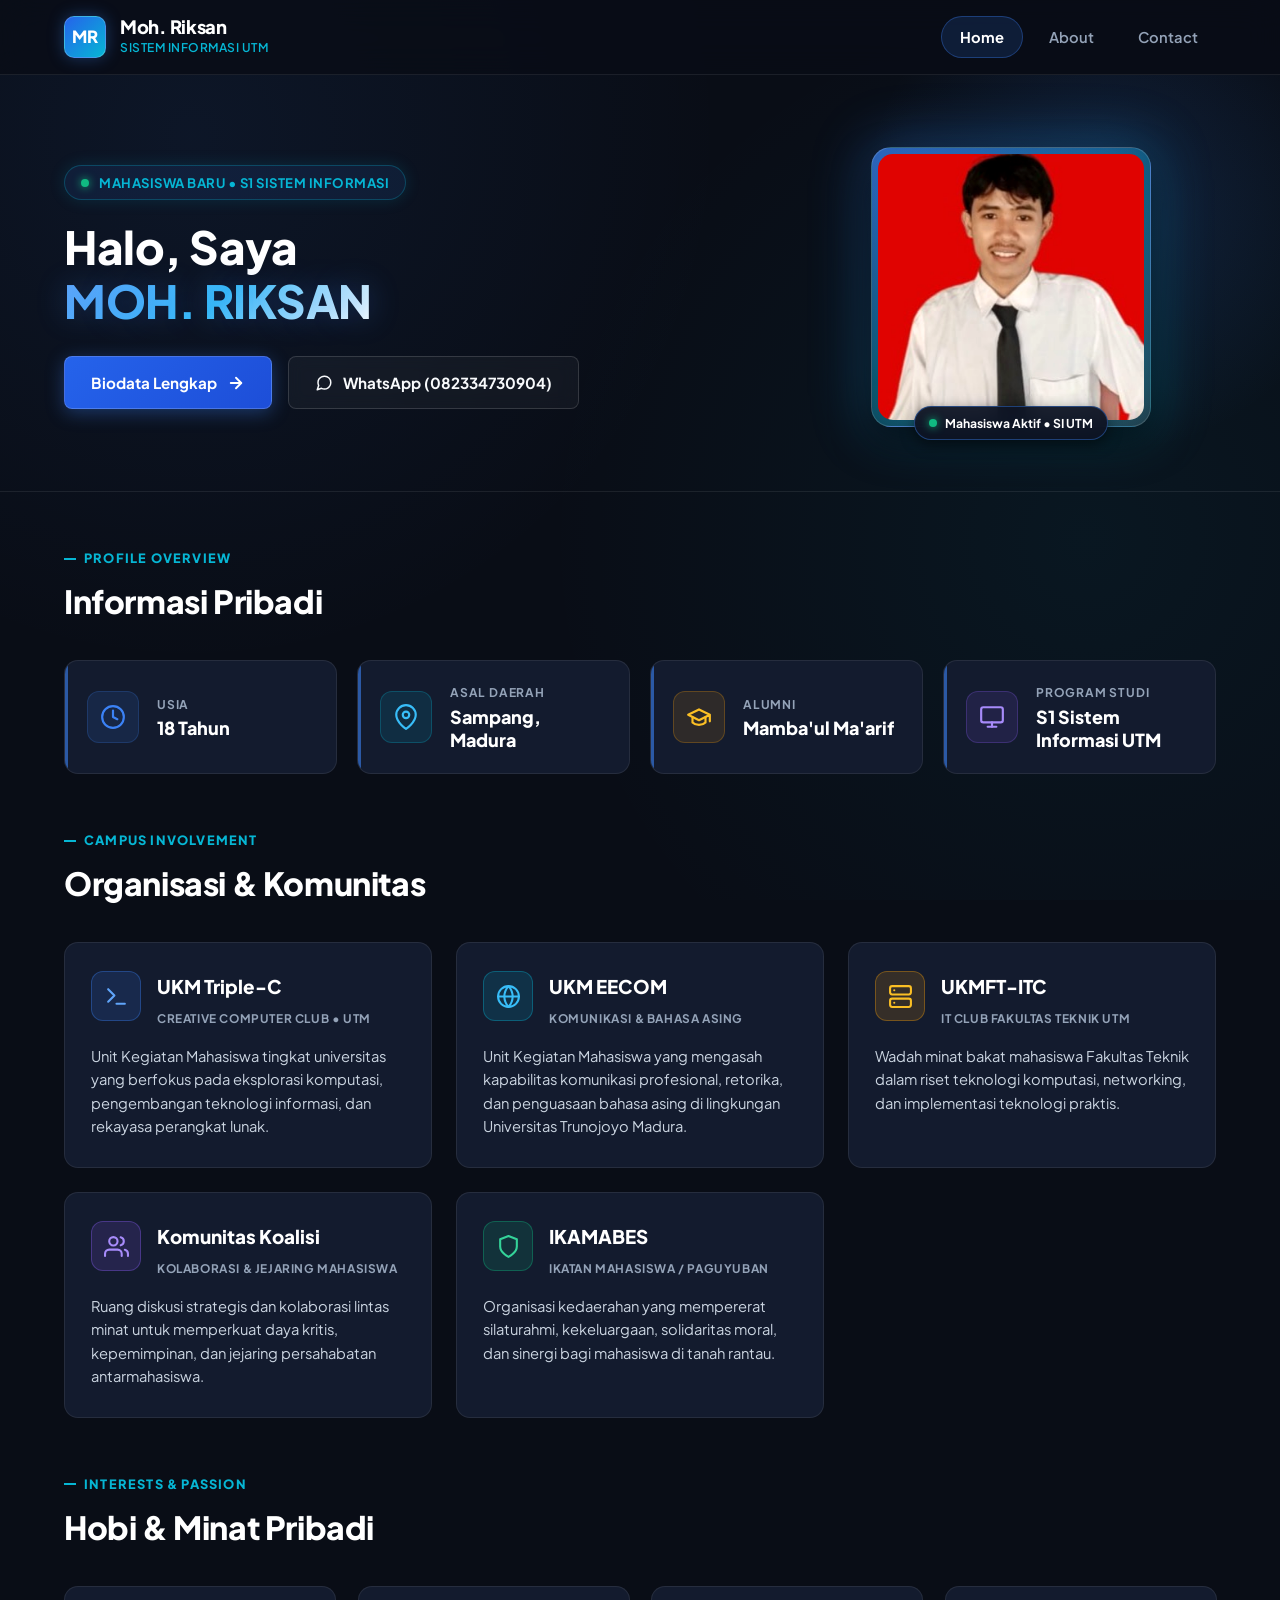
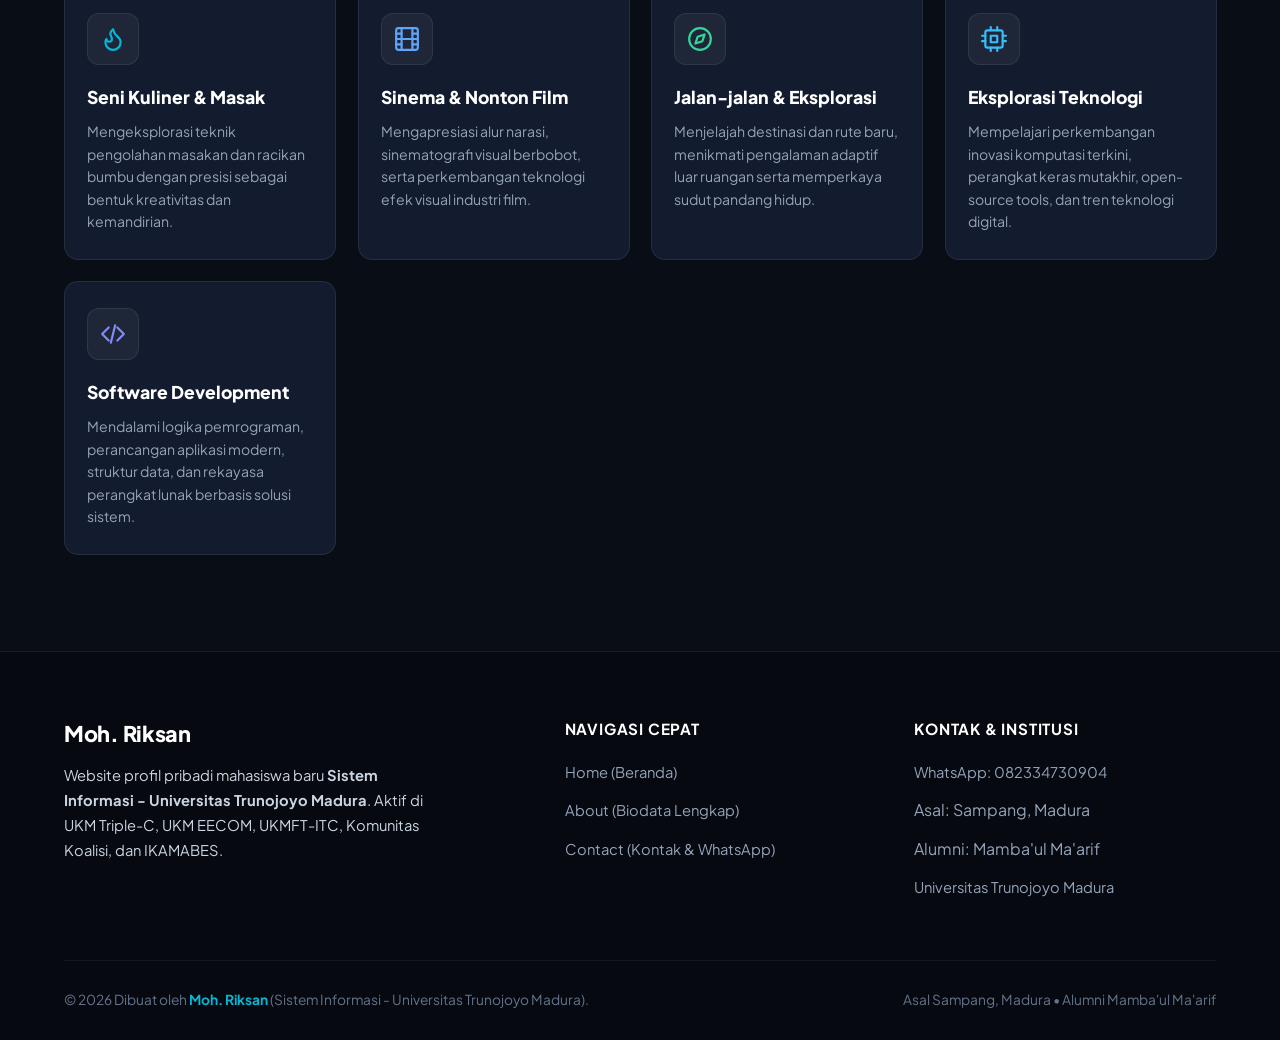
==== commit 1f484d44: "feat: ringkas hero 'Halo, Saya MOH. RIKSAN', tambah hobi Eksplorasi Teknologi & Software Development" ====
--- a/index.html
+++ b/index.html
@@ -66,13 +66,8 @@
         
         <h1 class="hero-title">
           Halo, Saya <br>
-          <span class="text-highlight">Moh. Riksan</span>
+          <span class="text-highlight">MOH. RIKSAN</span>
         </h1>
-        
-        <p class="hero-description">
-          Saya berusia <strong>18 tahun</strong>, berasal dari <strong>Sampang, Madura</strong>, dan merupakan alumni dari <strong>Mamba'ul Ma'arif</strong>. 
-          Saat ini saya aktif berproses sebagai mahasiswa baru Program Studi <strong>S1 Sistem Informasi</strong> di <strong>Universitas Trunojoyo Madura</strong>.
-        </p>
         
         <div class="hero-buttons">
           <a href="about.html" class="btn btn-primary">
@@ -341,6 +336,37 @@
             </div>
             <h3 class="hobby-title">Jalan-jalan &amp; Eksplorasi</h3>
             <p class="hobby-desc">Menjelajah destinasi dan rute baru, menikmati pengalaman adaptif luar ruangan serta memperkaya sudut pandang hidup.</p>
+          </div>
+
+          <div class="hobby-card">
+            <div class="hobby-icon-wrap" style="color: #38bdf8;">
+              <svg viewBox="0 0 24 24" fill="none" stroke="currentColor" stroke-width="2" stroke-linecap="round" stroke-linejoin="round">
+                <rect x="4" y="4" width="16" height="16" rx="2" ry="2"></rect>
+                <rect x="9" y="9" width="6" height="6"></rect>
+                <line x1="9" y1="1" x2="9" y2="4"></line>
+                <line x1="15" y1="1" x2="15" y2="4"></line>
+                <line x1="9" y1="20" x2="9" y2="23"></line>
+                <line x1="15" y1="20" x2="15" y2="23"></line>
+                <line x1="20" y1="9" x2="23" y2="9"></line>
+                <line x1="20" y1="14" x2="23" y2="14"></line>
+                <line x1="1" y1="9" x2="4" y2="9"></line>
+                <line x1="1" y1="14" x2="4" y2="14"></line>
+              </svg>
+            </div>
+            <h3 class="hobby-title">Eksplorasi Teknologi</h3>
+            <p class="hobby-desc">Mempelajari perkembangan inovasi komputasi terkini, perangkat keras mutakhir, open-source tools, dan tren teknologi digital.</p>
+          </div>
+
+          <div class="hobby-card">
+            <div class="hobby-icon-wrap" style="color: #818cf8;">
+              <svg viewBox="0 0 24 24" fill="none" stroke="currentColor" stroke-width="2" stroke-linecap="round" stroke-linejoin="round">
+                <polyline points="16 18 22 12 16 6"></polyline>
+                <polyline points="8 6 2 12 8 18"></polyline>
+                <line x1="14" y1="4" x2="10" y2="20"></line>
+              </svg>
+            </div>
+            <h3 class="hobby-title">Software Development</h3>
+            <p class="hobby-desc">Mendalami logika pemrograman, perancangan aplikasi modern, struktur data, dan rekayasa perangkat lunak berbasis solusi sistem.</p>
           </div>
 
         </div>
--- a/css/style.css
+++ b/css/style.css
@@ -312,7 +312,7 @@
   line-height: 1.18;
   color: #ffffff;
   letter-spacing: -0.5px;
-  margin-bottom: 20px;
+  margin-bottom: 28px;
 }
 
 .hero-title .text-highlight {
@@ -579,7 +579,7 @@
 }
 
 /* --------------------------------------------------------------------------
-   8. ORGANISASI & KOMUNITAS SECTION (CORP / TECH SQUAD LOOK)
+   8. ORGANISASI & KOMUNITAS SECTION (ANIMASI & INTERAKTIF)
    -------------------------------------------------------------------------- */
 .org-grid {
   display: grid;
@@ -588,23 +588,76 @@
   margin-bottom: 56px;
 }
 
+/* Keyframe Animasi Masuk Cascading */
+@keyframes cardEntrance {
+  0% {
+    opacity: 0;
+    transform: translateY(28px) scale(0.97);
+  }
+  60% {
+    transform: translateY(-3px) scale(1.008);
+  }
+  100% {
+    opacity: 1;
+    transform: translateY(0) scale(1);
+  }
+}
+
+.spec-card, .org-card, .hobby-card {
+  animation: cardEntrance 0.65s cubic-bezier(0.2, 0.8, 0.2, 1) both;
+}
+
+.spec-card:nth-child(1), .org-card:nth-child(1), .hobby-card:nth-child(1) { animation-delay: 0.08s; }
+.spec-card:nth-child(2), .org-card:nth-child(2), .hobby-card:nth-child(2) { animation-delay: 0.16s; }
+.spec-card:nth-child(3), .org-card:nth-child(3), .hobby-card:nth-child(3) { animation-delay: 0.24s; }
+.spec-card:nth-child(4), .org-card:nth-child(4), .hobby-card:nth-child(4) { animation-delay: 0.32s; }
+.org-card:nth-child(5), .hobby-card:nth-child(5) { animation-delay: 0.40s; }
+
 .org-card {
   background-color: var(--bg-card);
   border: 1px solid var(--border);
   border-radius: var(--radius-md);
-  padding: 26px;
-  transition: var(--transition);
+  padding: 28px 26px;
+  transition: transform 0.35s cubic-bezier(0.34, 1.56, 0.64, 1), 
+              box-shadow 0.35s ease, 
+              border-color 0.35s ease, 
+              background-color 0.35s ease;
   position: relative;
   display: flex;
   flex-direction: column;
   justify-content: space-between;
+  overflow: hidden;
+}
+
+/* Efek Kilau Shimmer Cahaya Menyapu */
+.org-card::before, .hobby-card::before {
+  content: '';
+  position: absolute;
+  top: 0;
+  left: -130%;
+  width: 85%;
+  height: 100%;
+  background: linear-gradient(
+    105deg,
+    transparent 15%,
+    rgba(255, 255, 255, 0.08) 45%,
+    rgba(255, 255, 255, 0.16) 50%,
+    rgba(255, 255, 255, 0.08) 55%,
+    transparent 85%
+  );
+  transform: skewX(-22deg);
+  transition: left 0.75s cubic-bezier(0.2, 0.8, 0.2, 1);
+  pointer-events: none;
+  z-index: 2;
+}
+
+.org-card:hover::before, .hobby-card:hover::before {
+  left: 140%;
 }
 
 .org-card:hover {
   background-color: var(--bg-card-hover);
-  transform: translateY(-4px);
-  border-color: var(--border-medium);
-  box-shadow: var(--shadow-md);
+  transform: translateY(-8px) scale(1.025);
 }
 
 .org-card-header {
@@ -615,8 +668,8 @@
 }
 
 .org-badge-icon {
-  width: 48px;
-  height: 48px;
+  width: 50px;
+  height: 50px;
   border-radius: 12px;
   display: flex;
   align-items: center;
@@ -624,62 +677,70 @@
   flex-shrink: 0;
   font-size: 1.25rem;
   border: 1px solid transparent;
+  transition: transform 0.35s cubic-bezier(0.34, 1.56, 0.64, 1), box-shadow 0.35s ease;
 }
 
 .org-badge-icon svg {
-  width: 24px;
-  height: 24px;
-}
-
-/* Varian Aksen Warna Organisasi */
+  width: 25px;
+  height: 25px;
+}
+
+/* Animasi Micro-interaction Ikon saat Hover */
+.org-card:hover .org-badge-icon,
+.hobby-card:hover .hobby-icon-wrap {
+  transform: scale(1.18) translateY(-3px) rotate(6deg);
+  box-shadow: 0 6px 20px rgba(0, 0, 0, 0.45);
+}
+
+/* Varian Aksen Warna Organisasi & Neon Glow */
 .theme-triplec .org-badge-icon {
   background: rgba(59, 130, 246, 0.15);
   color: #60a5fa;
-  border-color: rgba(59, 130, 246, 0.3);
+  border-color: rgba(59, 130, 246, 0.35);
 }
 .theme-triplec:hover {
-  border-color: rgba(59, 130, 246, 0.4);
-  box-shadow: 0 0 20px rgba(59, 130, 246, 0.2);
+  border-color: rgba(59, 130, 246, 0.6);
+  box-shadow: 0 16px 36px -6px rgba(0, 0, 0, 0.7), 0 0 24px rgba(59, 130, 246, 0.35);
 }
 
 .theme-eecom .org-badge-icon {
   background: rgba(6, 182, 212, 0.15);
   color: #38bdf8;
-  border-color: rgba(6, 182, 212, 0.3);
+  border-color: rgba(6, 182, 212, 0.35);
 }
 .theme-eecom:hover {
-  border-color: rgba(6, 182, 212, 0.4);
-  box-shadow: 0 0 20px rgba(6, 182, 212, 0.2);
+  border-color: rgba(6, 182, 212, 0.6);
+  box-shadow: 0 16px 36px -6px rgba(0, 0, 0, 0.7), 0 0 24px rgba(6, 182, 212, 0.35);
 }
 
 .theme-itc .org-badge-icon {
   background: rgba(245, 158, 11, 0.15);
   color: #fbbf24;
-  border-color: rgba(245, 158, 11, 0.3);
+  border-color: rgba(245, 158, 11, 0.35);
 }
 .theme-itc:hover {
-  border-color: rgba(245, 158, 11, 0.4);
-  box-shadow: 0 0 20px rgba(245, 158, 11, 0.18);
+  border-color: rgba(245, 158, 11, 0.6);
+  box-shadow: 0 16px 36px -6px rgba(0, 0, 0, 0.7), 0 0 24px rgba(245, 158, 11, 0.35);
 }
 
 .theme-koalisi .org-badge-icon {
   background: rgba(139, 92, 246, 0.15);
   color: #a78bfa;
-  border-color: rgba(139, 92, 246, 0.3);
+  border-color: rgba(139, 92, 246, 0.35);
 }
 .theme-koalisi:hover {
-  border-color: rgba(139, 92, 246, 0.4);
-  box-shadow: 0 0 20px rgba(139, 92, 246, 0.2);
+  border-color: rgba(139, 92, 246, 0.6);
+  box-shadow: 0 16px 36px -6px rgba(0, 0, 0, 0.7), 0 0 24px rgba(139, 92, 246, 0.35);
 }
 
 .theme-ikamabes .org-badge-icon {
   background: rgba(16, 185, 129, 0.15);
   color: #34d399;
-  border-color: rgba(16, 185, 129, 0.3);
+  border-color: rgba(16, 185, 129, 0.35);
 }
 .theme-ikamabes:hover {
-  border-color: rgba(16, 185, 129, 0.4);
-  box-shadow: 0 0 20px rgba(16, 185, 129, 0.2);
+  border-color: rgba(16, 185, 129, 0.6);
+  box-shadow: 0 16px 36px -6px rgba(0, 0, 0, 0.7), 0 0 24px rgba(16, 185, 129, 0.35);
 }
 
 .org-title-group h3 {
@@ -687,6 +748,12 @@
   font-weight: 800;
   color: #ffffff;
   margin-bottom: 2px;
+  transition: color 0.3s ease, text-shadow 0.3s ease;
+}
+
+.org-card:hover .org-title-group h3 {
+  color: #38bdf8;
+  text-shadow: 0 0 12px rgba(56, 189, 248, 0.35);
 }
 
 .org-type-tag {
@@ -704,7 +771,7 @@
 }
 
 /* --------------------------------------------------------------------------
-   9. HOBI & MINAT PRIBADI SECTION
+   9. HOBI & MINAT PRIBADI SECTION (ANIMASI & INTERAKTIF)
    -------------------------------------------------------------------------- */
 .hobbies-grid {
   display: grid;
@@ -719,37 +786,42 @@
   border-radius: var(--radius-md);
   padding: 26px 22px;
   text-align: left;
-  transition: var(--transition);
+  transition: transform 0.35s cubic-bezier(0.34, 1.56, 0.64, 1), 
+              box-shadow 0.35s ease, 
+              border-color 0.35s ease, 
+              background-color 0.35s ease;
   position: relative;
   overflow: hidden;
 }
 
 .hobby-card:hover {
-  transform: translateY(-4px);
+  transform: translateY(-8px) scale(1.025);
   background-color: var(--bg-card-hover);
-  border-color: var(--border-medium);
-  box-shadow: var(--shadow-md);
+  border-color: rgba(59, 130, 246, 0.5);
+  box-shadow: 0 16px 36px -6px rgba(0, 0, 0, 0.7), 0 0 22px rgba(59, 130, 246, 0.3);
 }
 
 .hobby-card::after {
   content: '';
   position: absolute;
   bottom: 0;
-  left: 0;
-  width: 100%;
-  height: 2px;
-  background: linear-gradient(90deg, var(--primary), var(--secondary));
-  opacity: 0;
-  transition: var(--transition);
+  left: 50%;
+  transform: translateX(-50%);
+  width: 0;
+  height: 3px;
+  background: linear-gradient(90deg, #3b82f6, #06b6d4, #818cf8);
+  border-radius: var(--radius-full);
+  transition: width 0.45s cubic-bezier(0.16, 1, 0.3, 1);
+  box-shadow: 0 0 12px rgba(59, 130, 246, 0.8);
 }
 
 .hobby-card:hover::after {
-  opacity: 1;
+  width: 85%;
 }
 
 .hobby-icon-wrap {
-  width: 50px;
-  height: 50px;
+  width: 52px;
+  height: 52px;
   border-radius: 12px;
   background: rgba(255, 255, 255, 0.05);
   border: 1px solid var(--border);
@@ -757,7 +829,32 @@
   align-items: center;
   justify-content: center;
   color: var(--secondary);
-  margin-bottom: 16px;
+  margin-bottom: 18px;
+  transition: transform 0.35s cubic-bezier(0.34, 1.56, 0.64, 1), box-shadow 0.35s ease;
+}
+
+.hobby-icon-wrap svg {
+  width: 26px;
+  height: 26px;
+}
+
+.hobby-title {
+  font-weight: 800;
+  font-size: 1.1rem;
+  color: #ffffff;
+  margin-bottom: 8px;
+  transition: color 0.3s ease, text-shadow 0.3s ease;
+}
+
+.hobby-card:hover .hobby-title {
+  color: #38bdf8;
+  text-shadow: 0 0 12px rgba(56, 189, 248, 0.35);
+}
+
+.hobby-desc {
+  font-size: 0.88rem;
+  color: var(--text-muted);
+  line-height: 1.6;
 }
 
 .hobby-icon-wrap svg {
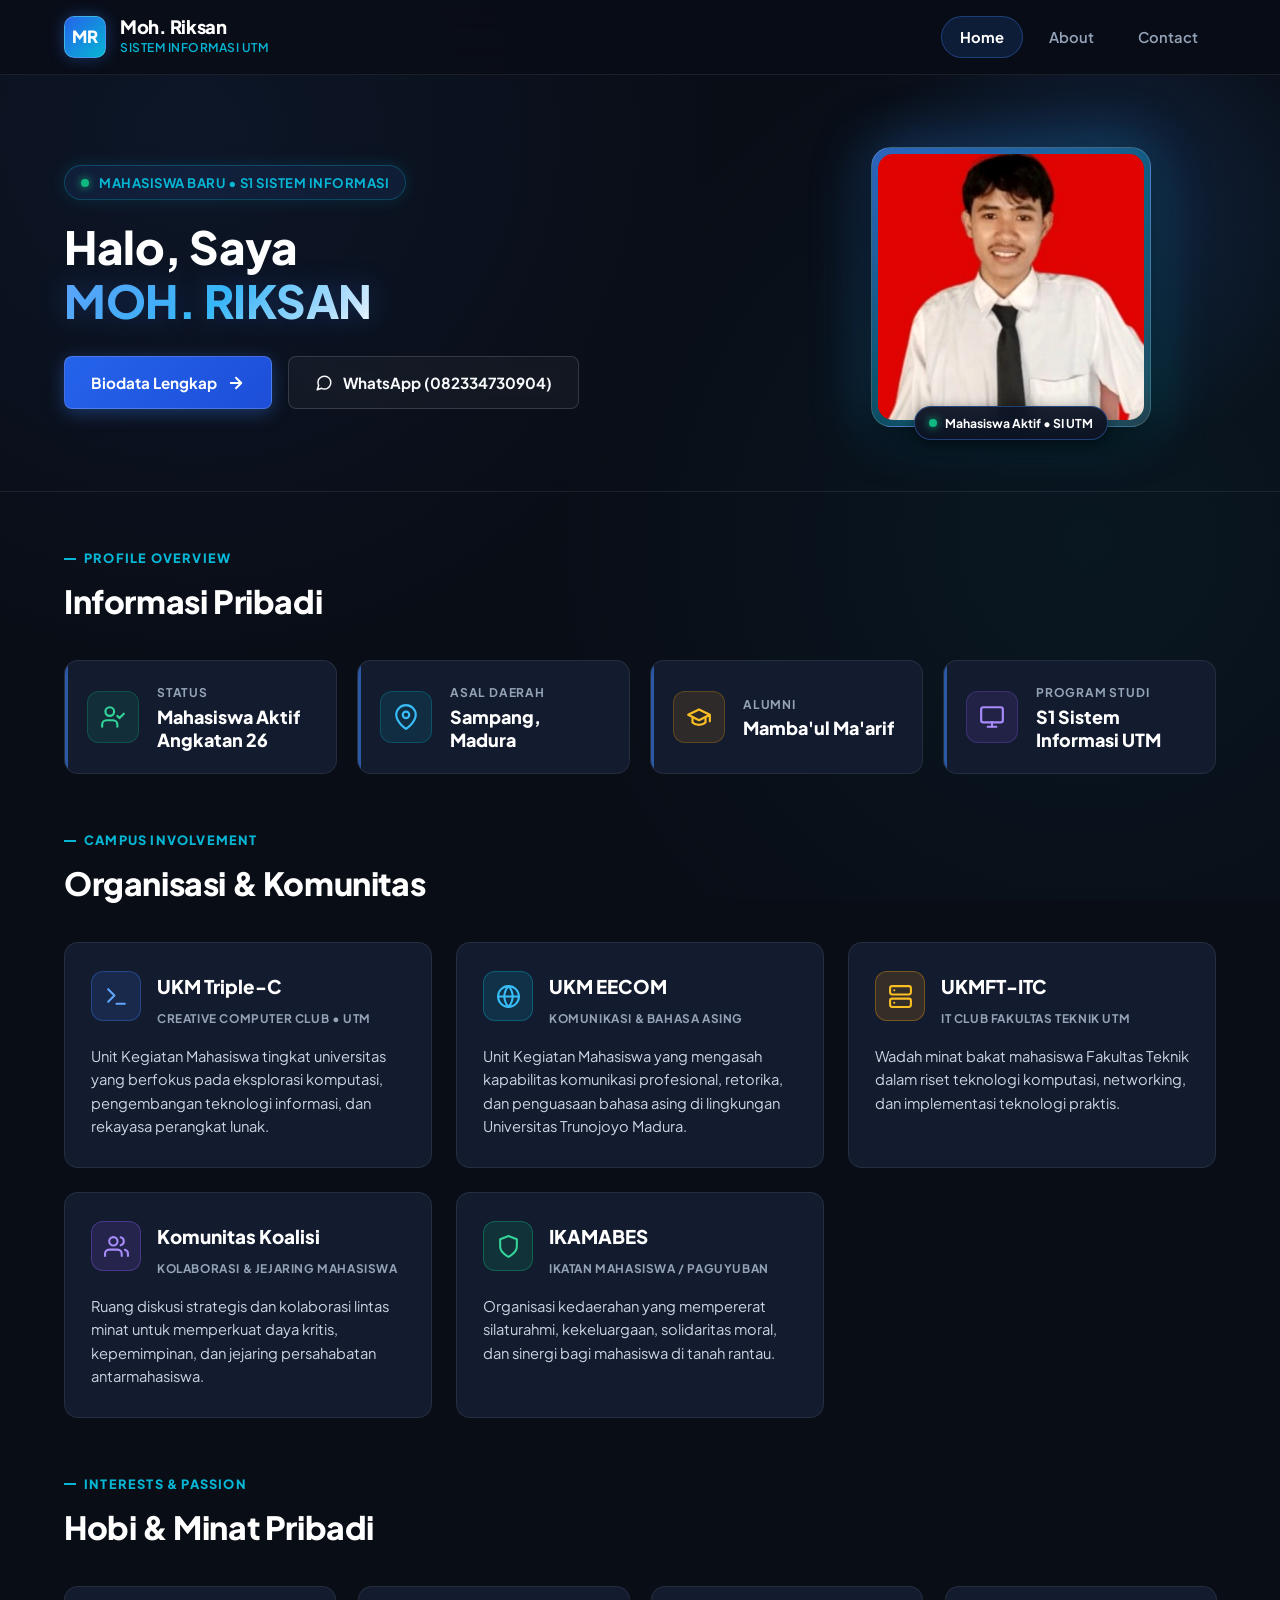
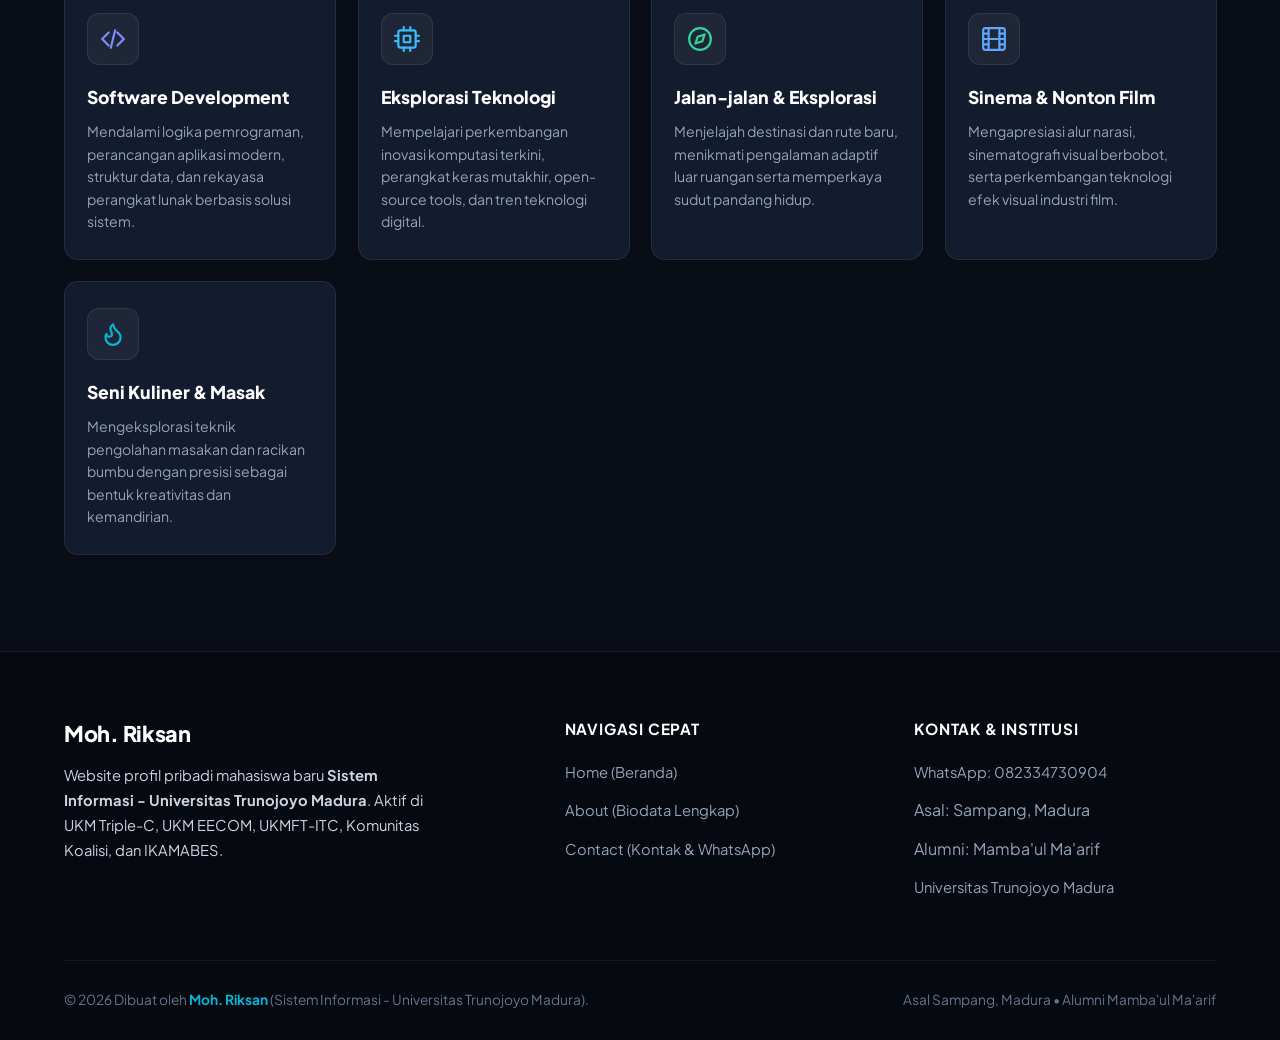
==== commit 629a4899: "feat: ubah kartu umur menjadi status Mahasiswa Aktif Angkatan 26 dan balik urutan hobi diawali Softw" ====
--- a/index.html
+++ b/index.html
@@ -110,17 +110,18 @@
 
         <div class="spec-grid">
           
-          <!-- Umur -->
+          <!-- Status -->
           <div class="spec-card">
-            <div class="spec-icon-box">
-              <svg viewBox="0 0 24 24" fill="none" stroke="currentColor" stroke-width="2" stroke-linecap="round" stroke-linejoin="round">
-                <circle cx="12" cy="12" r="10"></circle>
-                <polyline points="12 6 12 12 16 14"></polyline>
-              </svg>
-            </div>
-            <div>
-              <div class="spec-meta-label">Usia</div>
-              <div class="spec-meta-value">18 Tahun</div>
+            <div class="spec-icon-box" style="background: rgba(16, 185, 129, 0.12); color: #34d399; border-color: rgba(16, 185, 129, 0.25);">
+              <svg viewBox="0 0 24 24" fill="none" stroke="currentColor" stroke-width="2" stroke-linecap="round" stroke-linejoin="round">
+                <path d="M16 21v-2a4 4 0 0 0-4-4H6a4 4 0 0 0-4 4v2"></path>
+                <circle cx="9" cy="7" r="4"></circle>
+                <polyline points="16 11 18 13 22 9"></polyline>
+              </svg>
+            </div>
+            <div>
+              <div class="spec-meta-label">Status</div>
+              <div class="spec-meta-value">Mahasiswa Aktif Angkatan 26</div>
             </div>
           </div>
 
@@ -300,44 +301,20 @@
 
         <div class="hobbies-grid">
           
+          <!-- 1. Software Development -->
           <div class="hobby-card">
-            <div class="hobby-icon-wrap">
-              <svg viewBox="0 0 24 24" fill="none" stroke="currentColor" stroke-width="2" stroke-linecap="round" stroke-linejoin="round">
-                <path d="M8.5 14.5A2.5 2.5 0 0 0 11 12c0-1.38-.5-2-1-3-1.072-2.143-.224-4.054 2-6 .5 2.5 2 4.9 4 6.5 2 1.6 3 3.5 3 5.5a7 7 0 1 1-14 0c0-1.153.433-2.294 1-3a2.5 2.5 0 0 0 2.5 2.5z"></path>
-              </svg>
-            </div>
-            <h3 class="hobby-title">Seni Kuliner &amp; Masak</h3>
-            <p class="hobby-desc">Mengeksplorasi teknik pengolahan masakan dan racikan bumbu dengan presisi sebagai bentuk kreativitas dan kemandirian.</p>
-          </div>
-
-          <div class="hobby-card">
-            <div class="hobby-icon-wrap" style="color: #60a5fa;">
-              <svg viewBox="0 0 24 24" fill="none" stroke="currentColor" stroke-width="2" stroke-linecap="round" stroke-linejoin="round">
-                <rect x="2" y="2" width="20" height="20" rx="2.18" ry="2.18"></rect>
-                <line x1="7" y1="2" x2="7" y2="22"></line>
-                <line x1="17" y1="2" x2="17" y2="22"></line>
-                <line x1="2" y1="12" x2="22" y2="12"></line>
-                <line x1="2" y1="7" x2="7" y2="7"></line>
-                <line x1="2" y1="17" x2="7" y2="17"></line>
-                <line x1="17" y1="17" x2="22" y2="17"></line>
-                <line x1="17" y1="7" x2="22" y2="7"></line>
-              </svg>
-            </div>
-            <h3 class="hobby-title">Sinema &amp; Nonton Film</h3>
-            <p class="hobby-desc">Mengapresiasi alur narasi, sinematografi visual berbobot, serta perkembangan teknologi efek visual industri film.</p>
-          </div>
-
-          <div class="hobby-card">
-            <div class="hobby-icon-wrap" style="color: #34d399;">
-              <svg viewBox="0 0 24 24" fill="none" stroke="currentColor" stroke-width="2" stroke-linecap="round" stroke-linejoin="round">
-                <circle cx="12" cy="12" r="10"></circle>
-                <polygon points="16.24 7.76 14.12 14.12 7.76 16.24 9.88 9.88 16.24 7.76"></polygon>
-              </svg>
-            </div>
-            <h3 class="hobby-title">Jalan-jalan &amp; Eksplorasi</h3>
-            <p class="hobby-desc">Menjelajah destinasi dan rute baru, menikmati pengalaman adaptif luar ruangan serta memperkaya sudut pandang hidup.</p>
-          </div>
-
+            <div class="hobby-icon-wrap" style="color: #818cf8;">
+              <svg viewBox="0 0 24 24" fill="none" stroke="currentColor" stroke-width="2" stroke-linecap="round" stroke-linejoin="round">
+                <polyline points="16 18 22 12 16 6"></polyline>
+                <polyline points="8 6 2 12 8 18"></polyline>
+                <line x1="14" y1="4" x2="10" y2="20"></line>
+              </svg>
+            </div>
+            <h3 class="hobby-title">Software Development</h3>
+            <p class="hobby-desc">Mendalami logika pemrograman, perancangan aplikasi modern, struktur data, dan rekayasa perangkat lunak berbasis solusi sistem.</p>
+          </div>
+
+          <!-- 2. Eksplorasi Teknologi -->
           <div class="hobby-card">
             <div class="hobby-icon-wrap" style="color: #38bdf8;">
               <svg viewBox="0 0 24 24" fill="none" stroke="currentColor" stroke-width="2" stroke-linecap="round" stroke-linejoin="round">
@@ -357,16 +334,45 @@
             <p class="hobby-desc">Mempelajari perkembangan inovasi komputasi terkini, perangkat keras mutakhir, open-source tools, dan tren teknologi digital.</p>
           </div>
 
+          <!-- 3. Jalan-jalan & Eksplorasi -->
           <div class="hobby-card">
-            <div class="hobby-icon-wrap" style="color: #818cf8;">
-              <svg viewBox="0 0 24 24" fill="none" stroke="currentColor" stroke-width="2" stroke-linecap="round" stroke-linejoin="round">
-                <polyline points="16 18 22 12 16 6"></polyline>
-                <polyline points="8 6 2 12 8 18"></polyline>
-                <line x1="14" y1="4" x2="10" y2="20"></line>
-              </svg>
-            </div>
-            <h3 class="hobby-title">Software Development</h3>
-            <p class="hobby-desc">Mendalami logika pemrograman, perancangan aplikasi modern, struktur data, dan rekayasa perangkat lunak berbasis solusi sistem.</p>
+            <div class="hobby-icon-wrap" style="color: #34d399;">
+              <svg viewBox="0 0 24 24" fill="none" stroke="currentColor" stroke-width="2" stroke-linecap="round" stroke-linejoin="round">
+                <circle cx="12" cy="12" r="10"></circle>
+                <polygon points="16.24 7.76 14.12 14.12 7.76 16.24 9.88 9.88 16.24 7.76"></polygon>
+              </svg>
+            </div>
+            <h3 class="hobby-title">Jalan-jalan &amp; Eksplorasi</h3>
+            <p class="hobby-desc">Menjelajah destinasi dan rute baru, menikmati pengalaman adaptif luar ruangan serta memperkaya sudut pandang hidup.</p>
+          </div>
+
+          <!-- 4. Sinema & Nonton Film -->
+          <div class="hobby-card">
+            <div class="hobby-icon-wrap" style="color: #60a5fa;">
+              <svg viewBox="0 0 24 24" fill="none" stroke="currentColor" stroke-width="2" stroke-linecap="round" stroke-linejoin="round">
+                <rect x="2" y="2" width="20" height="20" rx="2.18" ry="2.18"></rect>
+                <line x1="7" y1="2" x2="7" y2="22"></line>
+                <line x1="17" y1="2" x2="17" y2="22"></line>
+                <line x1="2" y1="12" x2="22" y2="12"></line>
+                <line x1="2" y1="7" x2="7" y2="7"></line>
+                <line x1="2" y1="17" x2="7" y2="17"></line>
+                <line x1="17" y1="17" x2="22" y2="17"></line>
+                <line x1="17" y1="7" x2="22" y2="7"></line>
+              </svg>
+            </div>
+            <h3 class="hobby-title">Sinema &amp; Nonton Film</h3>
+            <p class="hobby-desc">Mengapresiasi alur narasi, sinematografi visual berbobot, serta perkembangan teknologi efek visual industri film.</p>
+          </div>
+
+          <!-- 5. Seni Kuliner & Masak -->
+          <div class="hobby-card">
+            <div class="hobby-icon-wrap">
+              <svg viewBox="0 0 24 24" fill="none" stroke="currentColor" stroke-width="2" stroke-linecap="round" stroke-linejoin="round">
+                <path d="M8.5 14.5A2.5 2.5 0 0 0 11 12c0-1.38-.5-2-1-3-1.072-2.143-.224-4.054 2-6 .5 2.5 2 4.9 4 6.5 2 1.6 3 3.5 3 5.5a7 7 0 1 1-14 0c0-1.153.433-2.294 1-3a2.5 2.5 0 0 0 2.5 2.5z"></path>
+              </svg>
+            </div>
+            <h3 class="hobby-title">Seni Kuliner &amp; Masak</h3>
+            <p class="hobby-desc">Mengeksplorasi teknik pengolahan masakan dan racikan bumbu dengan presisi sebagai bentuk kreativitas dan kemandirian.</p>
           </div>
 
         </div>
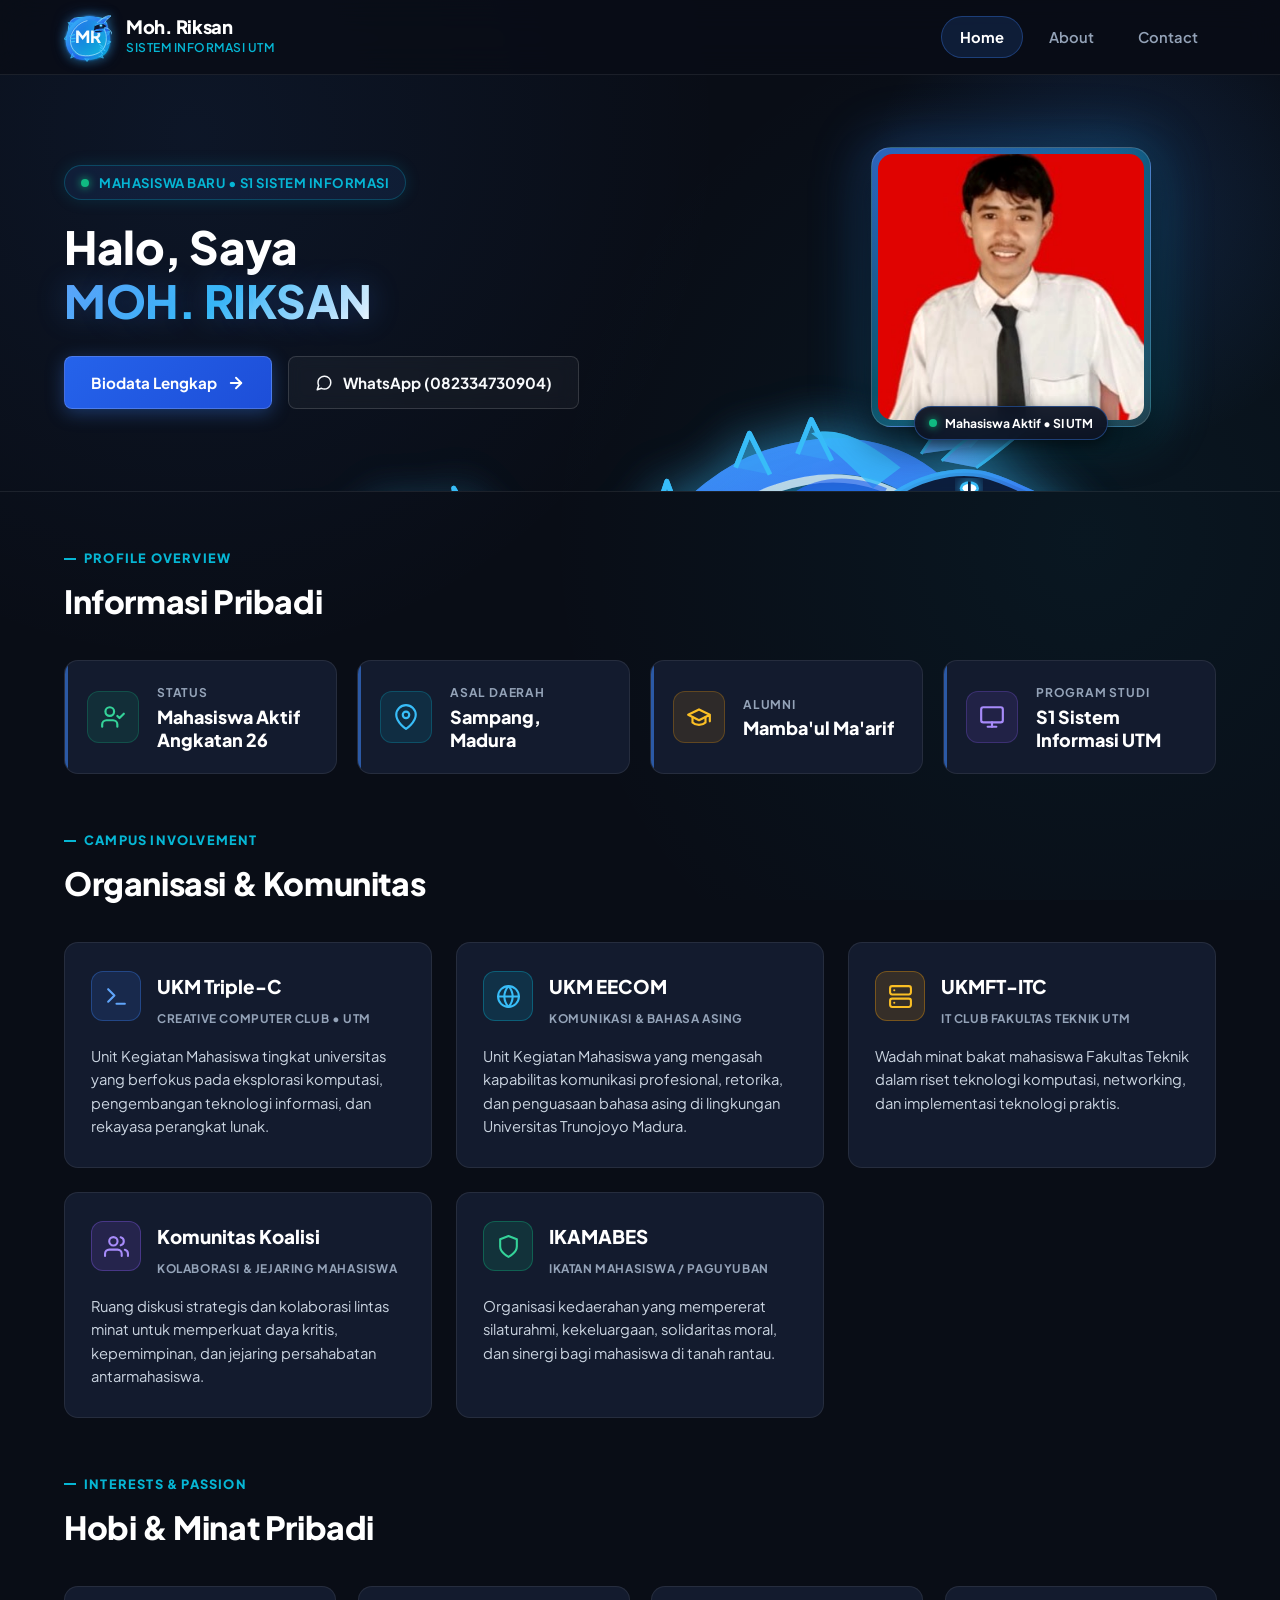
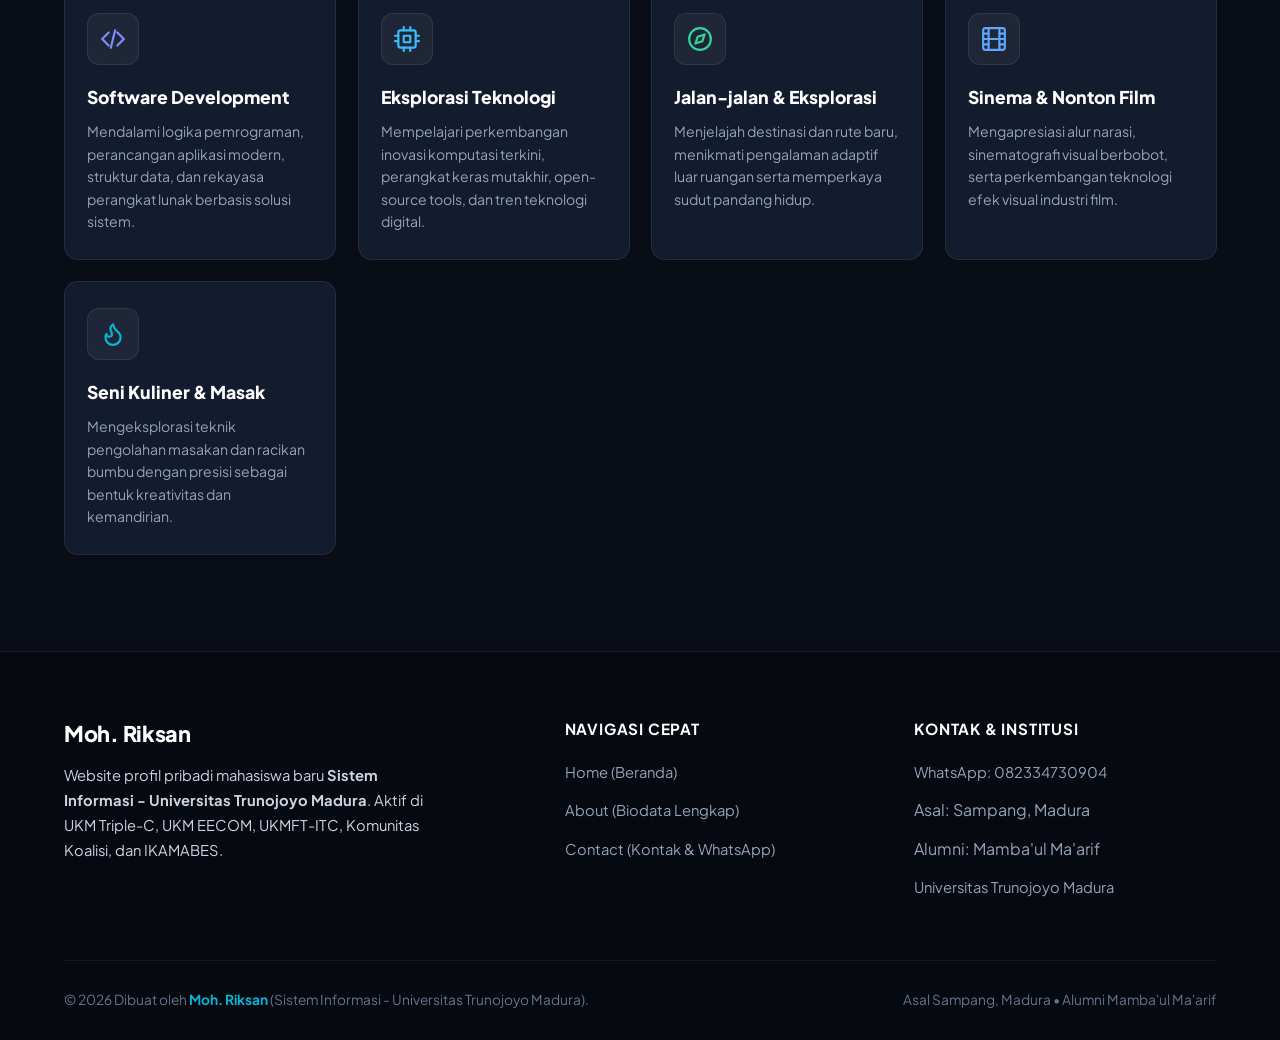
==== commit e936454e: "feat: tambahkan elemen naga berjalan di hero section dan logo MR dipeluk naga dengan breathing glow" ====
--- a/index.html
+++ b/index.html
@@ -25,7 +25,10 @@
       
       <!-- Brand Logo -->
       <a href="index.html" class="brand-logo" title="Halaman Utama Moh. Riksan">
-        <div class="logo-badge">MR</div>
+        <div class="logo-badge-wrapper">
+          <img src="assets/images/dragon-logo.svg" alt="Naga Logo" class="dragon-badge-overlay">
+          <div class="logo-badge">MR</div>
+        </div>
         <div class="brand-title">
           <span class="main-name">Moh. Riksan</span>
           <span class="sub-name">Sistem Informasi UTM</span>
@@ -55,6 +58,14 @@
        HERO SECTION (MASKULIN, GAGAH & HIGH-TECH)
        ======================================================================== -->
   <section class="hero-section">
+    <!-- Visual Naga Bergerak Ethereal di Latar Belakang Hero -->
+    <div class="hero-dragon-bg" aria-hidden="true">
+      <div class="dragon-track-flow">
+        <img src="assets/images/dragon.svg" alt="Visual Naga Ethereal" class="dragon-track-img dragon-lead">
+        <img src="assets/images/dragon.svg" alt="Visual Naga Ethereal" class="dragon-track-img dragon-trail">
+      </div>
+    </div>
+
     <div class="container hero-grid">
       
       <!-- Kolom Teks Hero -->
--- a/css/style.css
+++ b/css/style.css
@@ -145,19 +145,72 @@
   height: 74px;
 }
 
-/* Brand Logo */
+/* Brand Logo & Coiling Dragon Badge */
 .brand-logo {
   display: flex;
   align-items: center;
   gap: 14px;
   color: var(--text-main);
+  text-decoration: none;
+}
+
+.logo-badge-wrapper {
+  position: relative;
+  width: 48px;
+  height: 48px;
+  display: flex;
+  align-items: center;
+  justify-content: center;
+}
+
+.dragon-badge-overlay {
+  position: absolute;
+  top: 50%;
+  left: 50%;
+  transform: translate(-50%, -50%);
+  width: 64px;
+  height: 64px;
+  pointer-events: none;
+  z-index: 2;
+  filter: drop-shadow(0 0 5px rgba(56, 189, 248, 0.5));
+  transition: transform 0.4s cubic-bezier(0.34, 1.56, 0.64, 1), filter 0.4s ease;
+  animation: dragonBreathe 4s ease-in-out infinite;
+}
+
+.brand-logo:hover .dragon-badge-overlay {
+  animation: dragonBreatheHover 2s ease-in-out infinite;
+  transform: translate(-50%, -50%) scale(1.12);
+}
+
+@keyframes dragonBreathe {
+  0%, 100% {
+    filter: drop-shadow(0 0 4px rgba(56, 189, 248, 0.45));
+    opacity: 0.88;
+  }
+  50% {
+    filter: drop-shadow(0 0 10px rgba(56, 189, 248, 0.85)) drop-shadow(0 0 16px rgba(37, 99, 235, 0.5));
+    opacity: 1;
+  }
+}
+
+@keyframes dragonBreatheHover {
+  0%, 100% {
+    filter: drop-shadow(0 0 12px rgba(56, 189, 248, 0.9)) drop-shadow(0 0 20px rgba(6, 182, 212, 0.7));
+    opacity: 0.95;
+    transform: translate(-50%, -50%) scale(1.12) rotate(-2deg);
+  }
+  50% {
+    filter: drop-shadow(0 0 18px rgba(56, 189, 248, 1)) drop-shadow(0 0 28px rgba(37, 99, 235, 0.85));
+    opacity: 1;
+    transform: translate(-50%, -50%) scale(1.16) rotate(3deg);
+  }
 }
 
 .logo-badge {
   background: linear-gradient(135deg, #2563eb, #06b6d4);
   color: #ffffff;
-  width: 42px;
-  height: 42px;
+  width: 40px;
+  height: 40px;
   border-radius: 10px;
   display: flex;
   align-items: center;
@@ -167,6 +220,13 @@
   letter-spacing: 0.5px;
   box-shadow: 0 0 16px var(--primary-glow);
   border: 1px solid rgba(255, 255, 255, 0.2);
+  position: relative;
+  z-index: 1;
+  transition: transform 0.3s ease;
+}
+
+.brand-logo:hover .logo-badge {
+  transform: scale(1.04);
 }
 
 .brand-title {
@@ -262,6 +322,75 @@
   background: radial-gradient(circle, rgba(59, 130, 246, 0.16) 0%, transparent 70%);
   pointer-events: none;
   z-index: 0;
+}
+
+/* Hero Dragon Background Layer & Smooth Flight Animation */
+.hero-dragon-bg {
+  position: absolute;
+  top: 0;
+  left: 0;
+  width: 100%;
+  height: 100%;
+  overflow: hidden;
+  pointer-events: none;
+  z-index: 0;
+  user-select: none;
+}
+
+.dragon-track-flow {
+  position: relative;
+  width: 100%;
+  height: 100%;
+}
+
+.dragon-track-img {
+  position: absolute;
+  top: 48%;
+  left: 0;
+  width: 1100px;
+  max-width: none;
+  height: auto;
+  pointer-events: none;
+  will-change: transform, opacity;
+  filter: drop-shadow(0 0 25px rgba(56, 189, 248, 0.35));
+}
+
+.dragon-lead {
+  animation: dragonGlideFlight 28s cubic-bezier(0.4, 0, 0.6, 1) infinite;
+}
+
+.dragon-trail {
+  animation: dragonGlideFlight 28s cubic-bezier(0.4, 0, 0.6, 1) infinite;
+  animation-delay: -14s;
+}
+
+@keyframes dragonGlideFlight {
+  0% {
+    transform: translate3d(-110%, -50%, 0) translateY(0) rotate(-1deg);
+    opacity: 0;
+  }
+  8% {
+    opacity: 0.16;
+  }
+  25% {
+    transform: translate3d(-35%, -50%, 0) translateY(-24px) rotate(1.5deg);
+    opacity: 0.22;
+  }
+  50% {
+    transform: translate3d(25%, -50%, 0) translateY(20px) rotate(-1deg);
+    opacity: 0.25;
+  }
+  75% {
+    transform: translate3d(85%, -50%, 0) translateY(-18px) rotate(2deg);
+    opacity: 0.20;
+  }
+  92% {
+    opacity: 0.15;
+  }
+  100% {
+    transform: translate3d(145%, -50%, 0) translateY(0) rotate(0deg);
+    opacity: 0;
+  }
 }
 
 .hero-grid {
@@ -983,6 +1112,214 @@
   color: #ffffff;
 }
 
+/* Organisasi Badges / Pills Interaktif di Halaman About */
+.org-pills-section {
+  margin: 22px 0 20px;
+  background: rgba(14, 21, 38, 0.65);
+  border: 1px solid var(--border);
+  padding: 20px 22px;
+  border-radius: var(--radius-md);
+  box-shadow: inset 0 1px 0 rgba(255, 255, 255, 0.05);
+}
+
+.org-intro-text {
+  font-size: 0.96rem;
+  color: var(--text-sub);
+  margin-bottom: 14px !important;
+  font-weight: 600;
+  line-height: 1.6;
+}
+
+.org-pills-list {
+  display: flex;
+  flex-wrap: wrap;
+  gap: 12px;
+}
+
+.org-pill {
+  display: inline-flex;
+  align-items: center;
+  gap: 10px;
+  padding: 9px 18px;
+  border-radius: var(--radius-full);
+  background: rgba(255, 255, 255, 0.04);
+  border: 1px solid var(--border-medium);
+  color: var(--text-main);
+  font-size: 0.88rem;
+  font-weight: 700;
+  cursor: default;
+  transition: all 0.3s cubic-bezier(0.34, 1.56, 0.64, 1);
+  box-shadow: var(--shadow-sm);
+  user-select: none;
+}
+
+.org-pill .pill-icon {
+  display: flex;
+  align-items: center;
+  justify-content: center;
+  width: 22px;
+  height: 22px;
+  transition: transform 0.3s ease;
+}
+
+.org-pill .pill-icon svg {
+  width: 18px;
+  height: 18px;
+}
+
+.org-pill:hover {
+  transform: translateY(-3px) scale(1.03);
+}
+
+.org-pill:hover .pill-icon {
+  transform: scale(1.2) rotate(6deg);
+}
+
+/* Triple-C Theme */
+.theme-triplec-pill {
+  color: #93c5fd;
+  border-color: rgba(59, 130, 246, 0.3);
+}
+.theme-triplec-pill .pill-icon {
+  color: #60a5fa;
+}
+.theme-triplec-pill:hover {
+  background: rgba(59, 130, 246, 0.16);
+  border-color: rgba(59, 130, 246, 0.6);
+  color: #ffffff;
+  box-shadow: 0 8px 20px -4px rgba(59, 130, 246, 0.45);
+}
+
+/* EECOM Theme */
+.theme-eecom-pill {
+  color: #67e8f9;
+  border-color: rgba(6, 182, 212, 0.3);
+}
+.theme-eecom-pill .pill-icon {
+  color: #38bdf8;
+}
+.theme-eecom-pill:hover {
+  background: rgba(6, 182, 212, 0.16);
+  border-color: rgba(6, 182, 212, 0.6);
+  color: #ffffff;
+  box-shadow: 0 8px 20px -4px rgba(6, 182, 212, 0.45);
+}
+
+/* UKMFT-ITC Theme */
+.theme-itc-pill {
+  color: #fde68a;
+  border-color: rgba(245, 158, 11, 0.3);
+}
+.theme-itc-pill .pill-icon {
+  color: #fbbf24;
+}
+.theme-itc-pill:hover {
+  background: rgba(245, 158, 11, 0.16);
+  border-color: rgba(245, 158, 11, 0.6);
+  color: #ffffff;
+  box-shadow: 0 8px 20px -4px rgba(245, 158, 11, 0.45);
+}
+
+/* Area Tautan Media Sosial Interaktif di Halaman About */
+.about-social-area {
+  margin-top: 24px;
+  padding-top: 20px;
+  border-top: 1px solid var(--border);
+}
+
+.social-area-label {
+  display: block;
+  font-size: 0.8rem;
+  font-weight: 700;
+  color: var(--secondary);
+  text-transform: uppercase;
+  letter-spacing: 0.8px;
+  margin-bottom: 12px;
+}
+
+.social-badge-list {
+  display: flex;
+  flex-wrap: wrap;
+  gap: 10px;
+}
+
+.social-pill-link {
+  display: inline-flex;
+  align-items: center;
+  gap: 8px;
+  padding: 8px 16px;
+  border-radius: var(--radius-full);
+  background: rgba(255, 255, 255, 0.04);
+  border: 1px solid var(--border-medium);
+  color: var(--text-sub);
+  font-size: 0.88rem;
+  font-weight: 700;
+  text-decoration: none;
+  transition: all 0.25s cubic-bezier(0.34, 1.56, 0.64, 1);
+  box-shadow: var(--shadow-sm);
+}
+
+.social-pill-link svg {
+  flex-shrink: 0;
+  transition: transform 0.25s ease;
+}
+
+.social-pill-link:hover {
+  transform: translateY(-3px) scale(1.02);
+}
+
+.social-pill-link:hover svg {
+  transform: scale(1.15) rotate(4deg);
+}
+
+/* Instagram Hover */
+.instagram-link:hover {
+  background: rgba(236, 72, 153, 0.14);
+  border-color: rgba(236, 72, 153, 0.6);
+  color: #f472b6;
+  box-shadow: 0 6px 18px rgba(236, 72, 153, 0.35);
+}
+
+/* Threads Hover */
+.threads-link:hover {
+  background: rgba(255, 255, 255, 0.12);
+  border-color: rgba(255, 255, 255, 0.6);
+  color: #f8fafc;
+  box-shadow: 0 6px 18px rgba(255, 255, 255, 0.3);
+}
+
+/* TikTok Hover */
+.tiktok-link:hover {
+  background: rgba(6, 182, 212, 0.14);
+  border-color: rgba(6, 182, 212, 0.6);
+  color: #38bdf8;
+  box-shadow: 0 6px 18px rgba(6, 182, 212, 0.35);
+}
+
+/* Telegram Hover */
+.telegram-link:hover {
+  background: rgba(14, 165, 233, 0.16);
+  border-color: rgba(14, 165, 233, 0.6);
+  color: #38bdf8;
+  box-shadow: 0 6px 18px rgba(14, 165, 233, 0.35);
+}
+
+/* Facebook Hover */
+.facebook-link:hover {
+  background: rgba(59, 130, 246, 0.14);
+  border-color: rgba(59, 130, 246, 0.6);
+  color: #60a5fa;
+  box-shadow: 0 6px 18px rgba(59, 130, 246, 0.35);
+}
+
+/* X (Twitter) Hover */
+.twitter-link:hover {
+  background: rgba(255, 255, 255, 0.12);
+  border-color: rgba(255, 255, 255, 0.5);
+  color: #ffffff;
+  box-shadow: 0 6px 18px rgba(255, 255, 255, 0.25);
+}
+
 /* Timeline Perjalanan & Organisasi */
 .timeline {
   position: relative;
@@ -1389,4 +1726,9 @@
   .page-header h1 {
     font-size: 2rem;
   }
-}
+
+  .dragon-track-img {
+    width: 680px;
+    top: 36%;
+  }
+}
